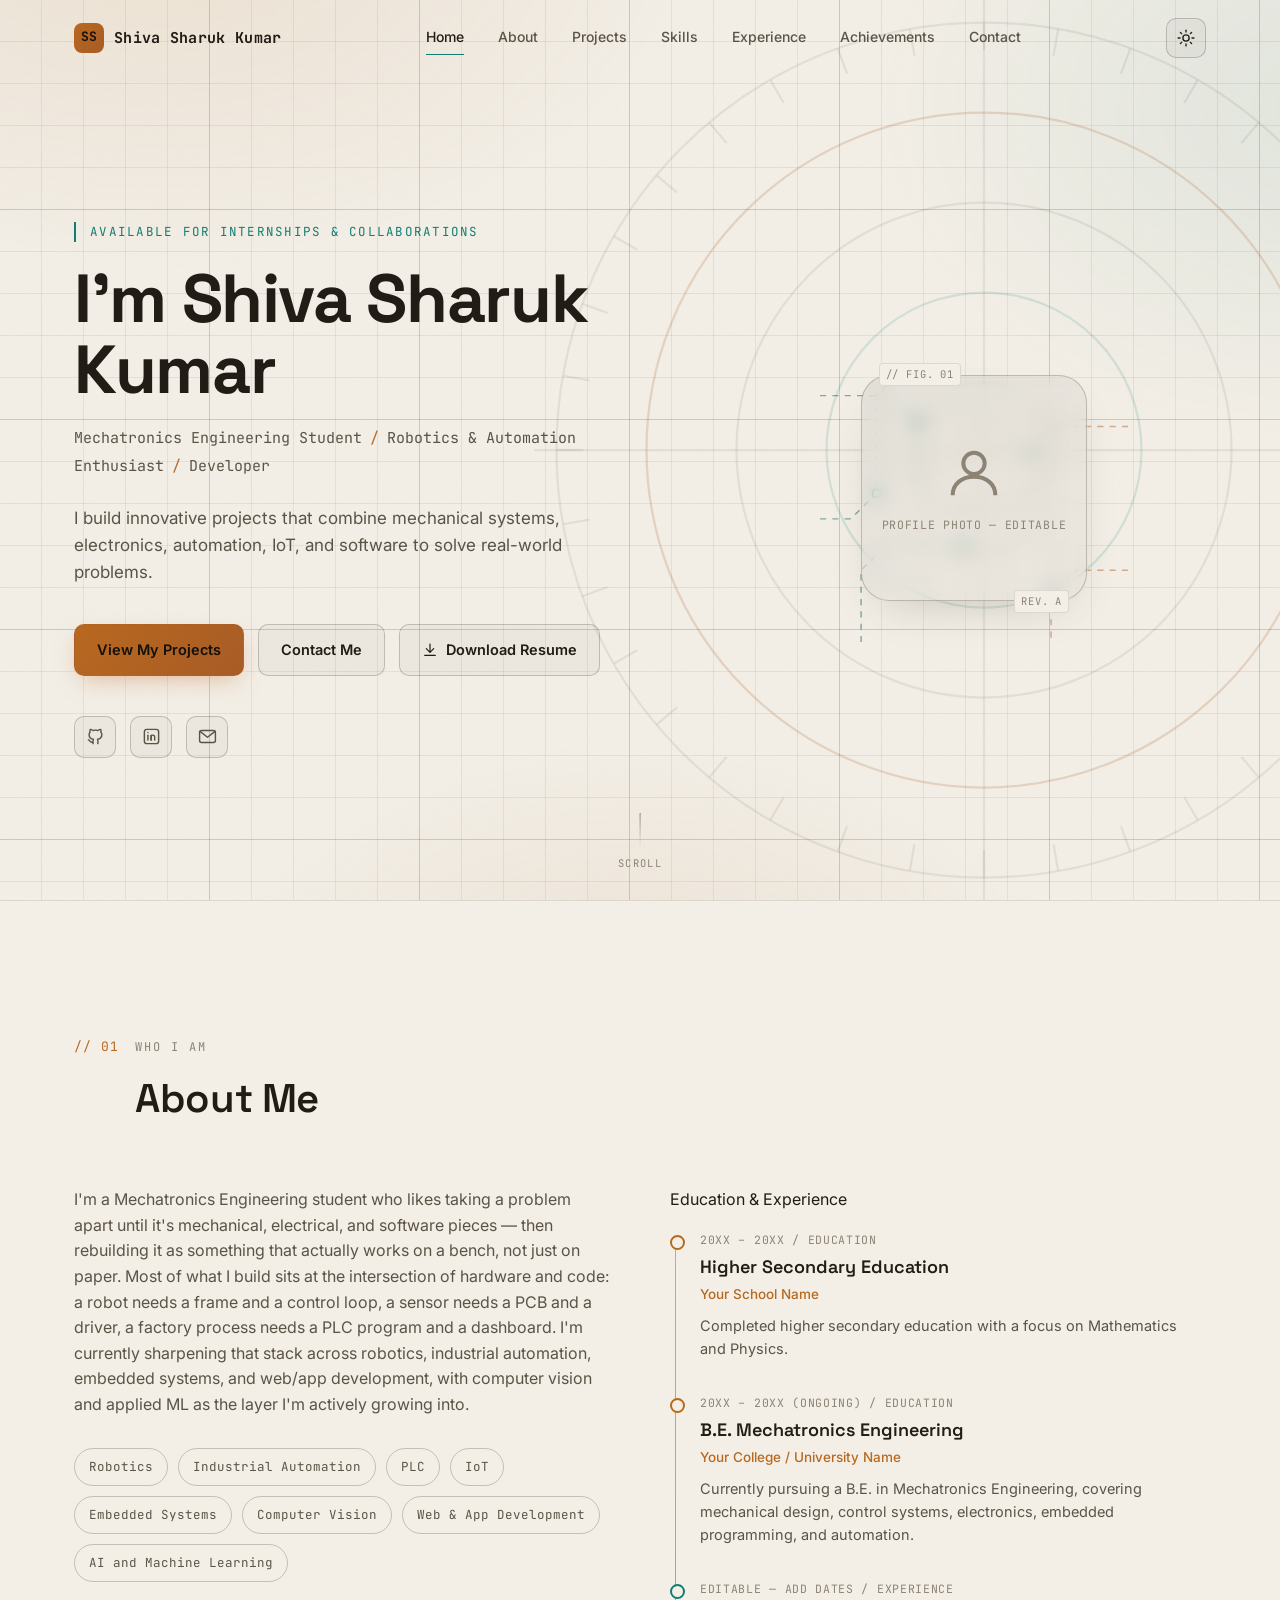
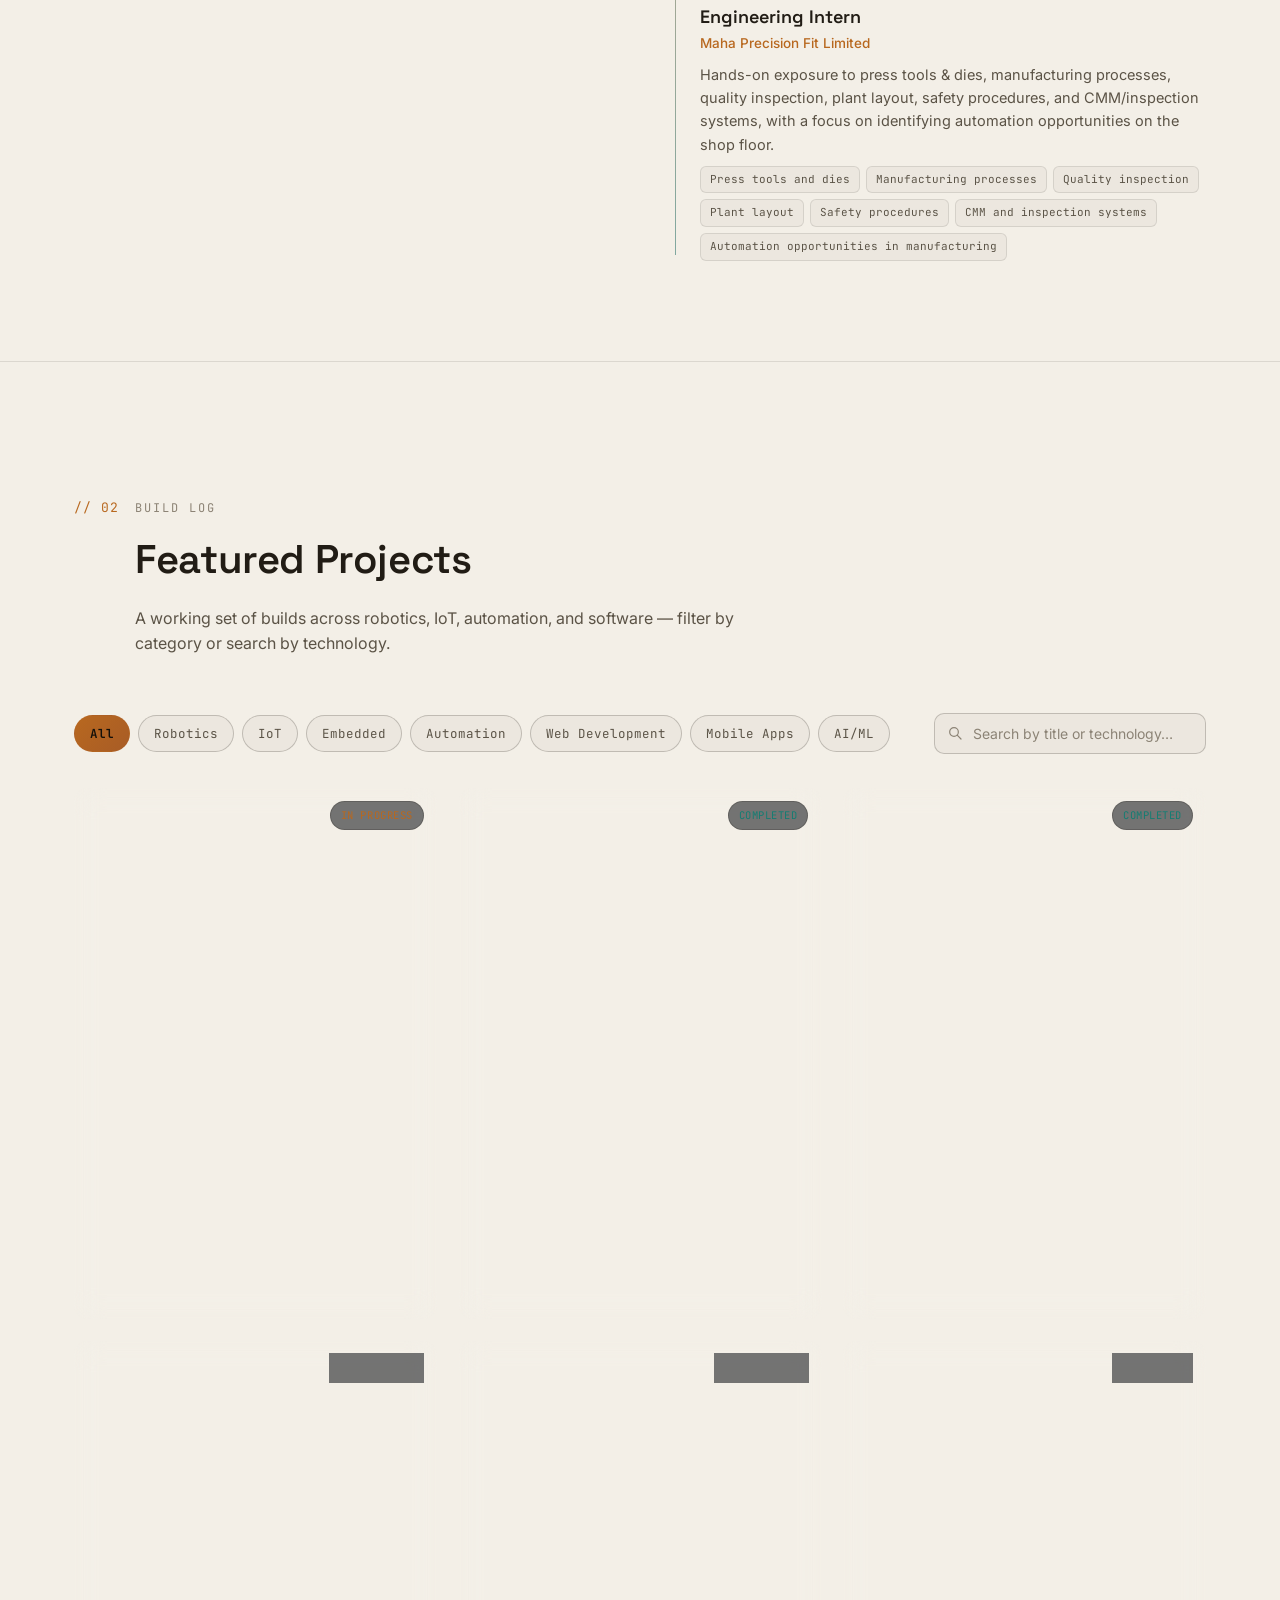
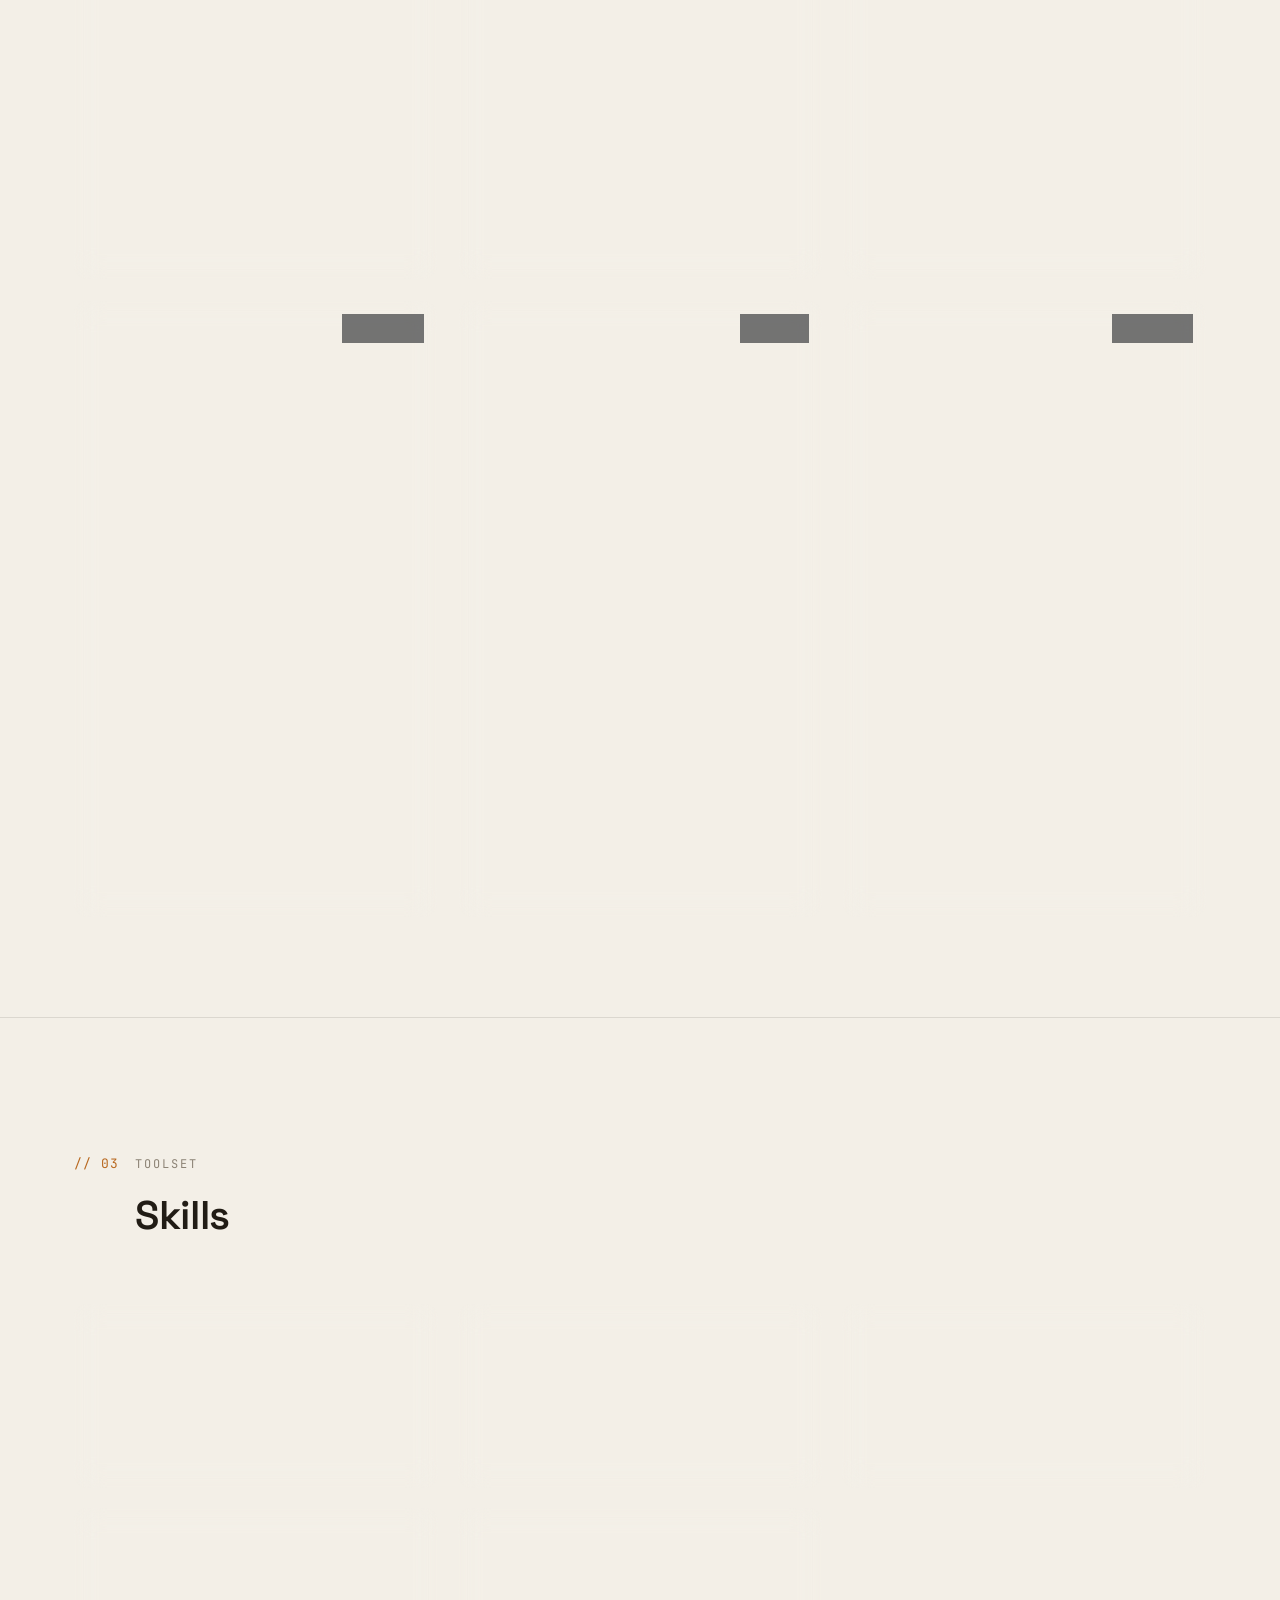
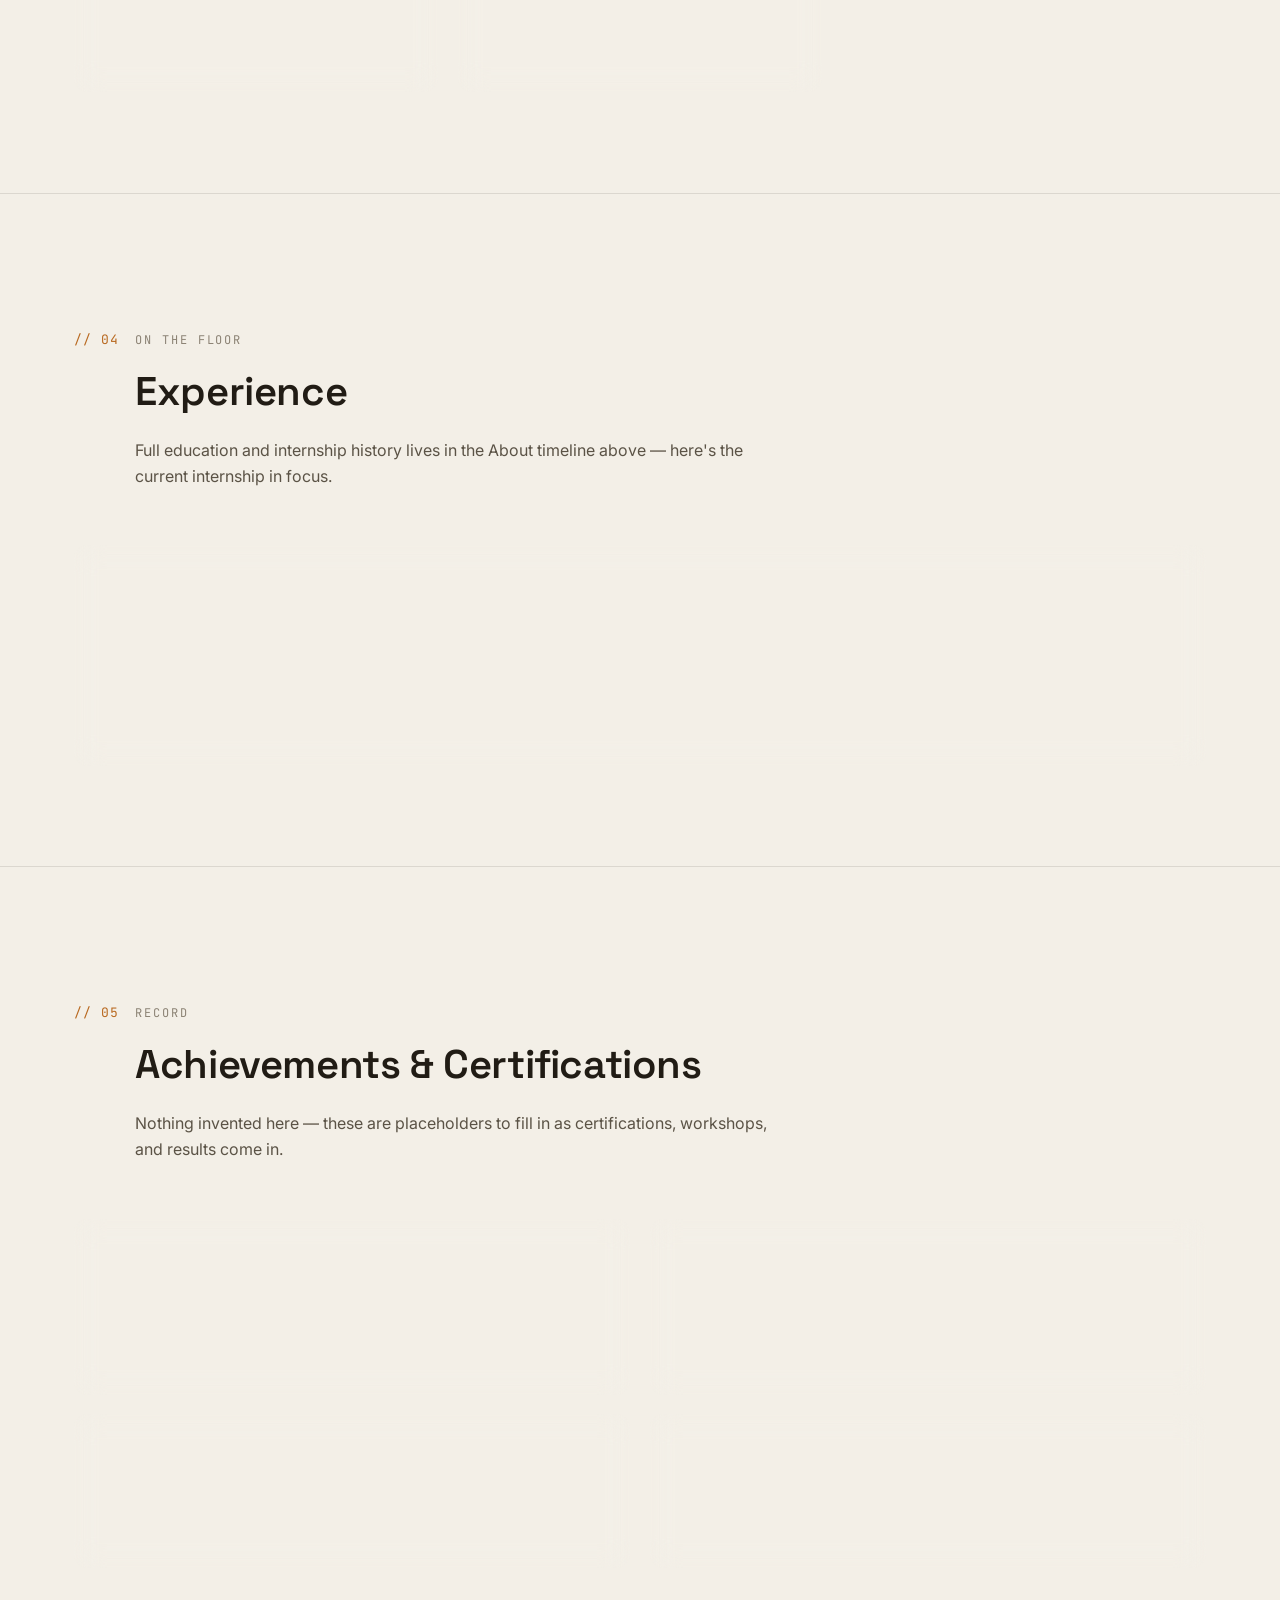
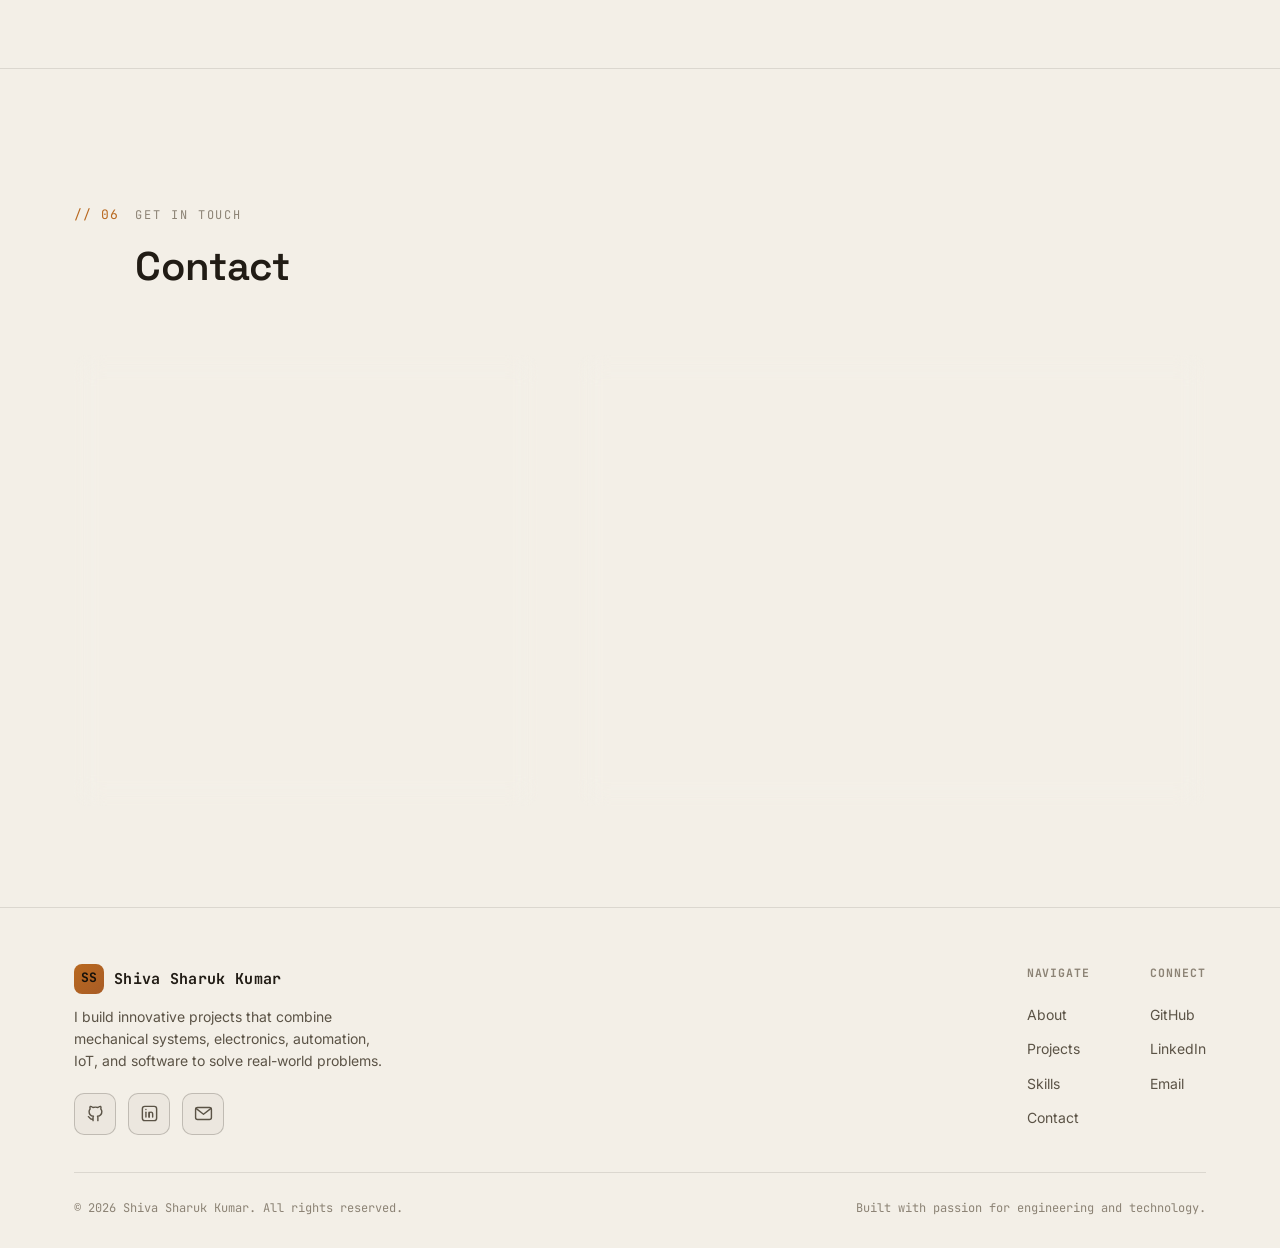
==== preview.html @ b9b16eef "initial commit" ====
<!DOCTYPE html>
<html lang="en">
<head>
<meta charset="UTF-8" />
<meta name="viewport" content="width=device-width, initial-scale=1.0" />
<title>Shiva Sharuk Kumar — Mechatronics Engineering Portfolio</title>
<meta name="description" content="Personal portfolio of Shiva Sharuk Kumar — Mechatronics Engineering student building projects in robotics, IoT, industrial automation, embedded systems, and software development." />
<meta name="theme-color" content="#0a0d13" />

<!-- Open Graph -->
<meta property="og:type" content="website" />
<meta property="og:title" content="Shiva Sharuk Kumar — Mechatronics Engineering Portfolio" />
<meta property="og:description" content="Robotics, IoT, industrial automation, embedded systems, and software projects by Shiva Sharuk Kumar, a Mechatronics Engineering student." />
<meta name="twitter:card" content="summary_large_image" />
<meta name="twitter:title" content="Shiva Sharuk Kumar — Mechatronics Engineering Portfolio" />
<meta name="twitter:description" content="Robotics, IoT, industrial automation, embedded systems, and software projects." />

<style>
/* ==========================================================================
   SHIVA SHARUK KUMAR — ENGINEERING PORTFOLIO
   Design language: "Schematic" — blueprint grid, copper/solder accent,
   cyan signal-trace accent, datasheet-style numbered sections & mono labels.
   ========================================================================== */

/* ---------- Fonts ---------- */
@import url('https://fonts.googleapis.com/css2?family=Space+Grotesk:wght@400;500;600;700&family=Inter:wght@400;500;600&family=JetBrains+Mono:wght@400;500;700&display=swap');

/* ---------- Tokens ---------- */
:root {
  /* Dark (default) */
  --bg: #0a0d13;
  --bg-raised: #0f131b;
  --panel: rgba(233, 238, 246, 0.035);
  --panel-strong: rgba(233, 238, 246, 0.06);
  --border: rgba(233, 238, 246, 0.10);
  --border-strong: rgba(233, 238, 246, 0.18);
  --text: #e9eef6;
  --text-dim: #9aa5b8;
  --text-faint: #616c80;

  --copper: #c8793e;
  --copper-bright: #e8a565;
  --cyan: #5eead4;
  --cyan-dim: #3ba597;
  --danger: #e8636b;

  --grid-line: rgba(233, 238, 246, 0.05);
  --grid-line-strong: rgba(233, 238, 246, 0.09);
  --wash-a: rgba(200, 121, 62, 0.13);
  --wash-b: rgba(94, 234, 212, 0.09);
  --decor-opacity: 0.5;
  --noise-opacity: 0.05;
  --noise-blend: overlay;

  --font-display: 'Space Grotesk', sans-serif;
  --font-body: 'Inter', sans-serif;
  --font-mono: 'JetBrains Mono', monospace;

  --radius-sm: 8px;
  --radius-md: 14px;
  --radius-lg: 22px;

  --shadow-soft: 0 20px 60px -20px rgba(0,0,0,0.55);
  --ease: cubic-bezier(.16,.84,.44,1);

  --nav-h: 76px;
}

html[data-theme="light"] {
  --bg: #f3efe7;
  --bg-raised: #fffdf9;
  --panel: rgba(35, 28, 18, 0.03);
  --panel-strong: rgba(35, 28, 18, 0.055);
  --border: rgba(35, 28, 18, 0.11);
  --border-strong: rgba(35, 28, 18, 0.22);
  --text: #211c15;
  --text-dim: #5b5346;
  --text-faint: #8c8375;

  --copper: #a85c26;
  --copper-bright: #b8681f;
  --cyan: #147d72;
  --cyan-dim: #0f6259;
  --danger: #c53c46;

  --grid-line: rgba(35, 28, 18, 0.07);
  --grid-line-strong: rgba(35, 28, 18, 0.12);
  --wash-a: rgba(184, 104, 31, 0.10);
  --wash-b: rgba(20, 125, 114, 0.08);
  --decor-opacity: 0.35;
  --noise-opacity: 0.035;
  --noise-blend: multiply;

  --shadow-soft: 0 20px 50px -25px rgba(60, 45, 25, 0.28);
}

@media (prefers-reduced-motion: reduce) {
  *, *::before, *::after { animation-duration: 0.01ms !important; animation-iteration-count: 1 !important; transition-duration: 0.01ms !important; scroll-behavior: auto !important; }
}

* { box-sizing: border-box; }
html { scroll-behavior: smooth; }

body {
  margin: 0;
  background: var(--bg);
  color: var(--text);
  font-family: var(--font-body);
  font-size: 16px;
  line-height: 1.6;
  -webkit-font-smoothing: antialiased;
  transition: background .3s var(--ease), color .3s var(--ease);
  overflow-x: hidden;
}

/* Layer 1: blueprint grid, fixed behind everything */
body::before {
  content: "";
  position: fixed;
  inset: 0;
  z-index: -4;
  background-image:
    linear-gradient(var(--grid-line) 1px, transparent 1px),
    linear-gradient(90deg, var(--grid-line) 1px, transparent 1px),
    linear-gradient(var(--grid-line-strong) 1px, transparent 1px),
    linear-gradient(90deg, var(--grid-line-strong) 1px, transparent 1px);
  background-size: 42px 42px, 42px 42px, 210px 210px, 210px 210px;
  background-position: -1px -1px, -1px -1px, -1px -1px, -1px -1px;
  transition: background .3s var(--ease);
  pointer-events: none;
}

/* Layer 2: soft color wash mesh — distinct per theme via --wash-a/--wash-b */
body::after {
  content: "";
  position: fixed;
  inset: 0;
  z-index: -3;
  background:
    radial-gradient(ellipse 900px 560px at 12% -8%, var(--wash-a), transparent 62%),
    radial-gradient(ellipse 760px 560px at 104% 12%, var(--wash-b), transparent 60%),
    radial-gradient(ellipse 700px 500px at 50% 118%, var(--wash-a), transparent 65%);
  transition: background .3s var(--ease);
  pointer-events: none;
}

/* Layer 3: large fixed schematic compass/rings — the site's signature backdrop motif */
.bg-decor {
  position: fixed;
  inset: 0;
  z-index: -2;
  overflow: hidden;
  pointer-events: none;
  opacity: var(--decor-opacity);
  transition: opacity .3s var(--ease);
}
.bg-decor svg {
  position: absolute;
  top: 50%;
  right: -12vw;
  transform: translateY(-50%);
  width: min(80vw, 900px);
  height: min(80vw, 900px);
}
.bg-decor .ring { fill: none; stroke: var(--border-strong); stroke-width: 1; }
.bg-decor .ring.accent-copper { stroke: var(--copper); opacity: .55; }
.bg-decor .ring.accent-cyan { stroke: var(--cyan); opacity: .4; }
.bg-decor .tick { stroke: var(--border-strong); stroke-width: 1; }
.bg-decor .crosshair { stroke: var(--border-strong); stroke-width: 1; }

/* Layer 4: subtle grain for a tactile, non-flat surface (kept very low opacity) */
body .grain {
  position: fixed;
  inset: 0;
  z-index: -1;
  pointer-events: none;
  opacity: var(--noise-opacity);
  mix-blend-mode: var(--noise-blend);
  background-image: url("data:image/svg+xml;utf8,<svg xmlns='http://www.w3.org/2000/svg' width='140' height='140'><filter id='n'><feTurbulence type='fractalNoise' baseFrequency='0.9' numOctaves='2' stitchTiles='stitch'/></filter><rect width='100%25' height='100%25' filter='url(%23n)'/></svg>");
  background-size: 140px 140px;
}

img { max-width: 100%; display: block; }
a { color: inherit; text-decoration: none; }
button { font-family: inherit; cursor: pointer; }
ul { margin: 0; padding: 0; list-style: none; }
h1,h2,h3,h4 { font-family: var(--font-display); margin: 0; letter-spacing: -0.01em; }
p { margin: 0; }

:focus-visible {
  outline: 2px solid var(--cyan);
  outline-offset: 3px;
  border-radius: 4px;
}

.container {
  width: 100%;
  max-width: 1180px;
  margin: 0 auto;
  padding: 0 24px;
}

.mono { font-family: var(--font-mono); }

/* ---------- Section scaffolding (datasheet style) ---------- */
.section {
  position: relative;
  padding: 130px 0 100px;
  border-top: 1px solid var(--border);
}
.section:first-of-type { border-top: none; }

.section-head {
  display: flex;
  align-items: baseline;
  gap: 16px;
  margin-bottom: 56px;
}
.section-num {
  font-family: var(--font-mono);
  font-size: 13px;
  color: var(--copper-bright);
  letter-spacing: 0.08em;
  white-space: nowrap;
  padding-top: 6px;
}
.section-titles h2 {
  font-size: clamp(28px, 4vw, 40px);
  font-weight: 600;
}
.section-titles .section-kicker {
  display: block;
  font-family: var(--font-mono);
  font-size: 12px;
  color: var(--text-faint);
  text-transform: uppercase;
  letter-spacing: 0.16em;
  margin-bottom: 10px;
}
.section-lede {
  max-width: 640px;
  color: var(--text-dim);
  font-size: 16px;
  margin-top: 14px;
}

/* ---------- Reveal-on-scroll ---------- */
.reveal {
  opacity: 0;
  transform: translateY(24px);
  transition: opacity .7s var(--ease), transform .7s var(--ease);
}
.reveal.is-visible {
  opacity: 1;
  transform: translateY(0);
}

/* ---------- Glass panel / card ---------- */
.glass {
  background: linear-gradient(160deg, var(--panel-strong), var(--panel));
  border: 1px solid var(--border);
  border-radius: var(--radius-md);
  backdrop-filter: blur(14px);
  -webkit-backdrop-filter: blur(14px);
}

/* ---------- Buttons ---------- */
.btn {
  display: inline-flex;
  align-items: center;
  gap: 8px;
  padding: 13px 22px;
  border-radius: 10px;
  font-size: 14.5px;
  font-weight: 600;
  border: 1px solid transparent;
  transition: transform .25s var(--ease), background .25s var(--ease), border-color .25s var(--ease), box-shadow .25s var(--ease);
  white-space: nowrap;
}
.btn svg { width: 16px; height: 16px; flex-shrink: 0; }
.btn:active { transform: scale(0.97); }

.btn-primary {
  background: linear-gradient(135deg, var(--copper-bright), var(--copper));
  color: #14100a;
  box-shadow: 0 8px 24px -8px rgba(200,121,62,0.55);
}
.btn-primary:hover { transform: translateY(-2px); box-shadow: 0 12px 30px -8px rgba(200,121,62,0.65); }

.btn-ghost {
  background: var(--panel);
  border-color: var(--border-strong);
  color: var(--text);
}
.btn-ghost:hover { border-color: var(--cyan); color: var(--cyan); transform: translateY(-2px); }

.btn-sm { padding: 9px 14px; font-size: 13px; border-radius: 8px; }
.btn-block { width: 100%; justify-content: center; }
.btn[disabled], .btn.is-disabled { opacity: .45; pointer-events: none; }

/* ==========================================================================
   NAVBAR
   ========================================================================== */
.navbar {
  position: fixed;
  top: 0; left: 0; right: 0;
  z-index: 500;
  height: var(--nav-h);
  display: flex;
  align-items: center;
  border-bottom: 1px solid transparent;
  transition: background .3s var(--ease), border-color .3s var(--ease), backdrop-filter .3s var(--ease);
}
.navbar.is-scrolled {
  background: color-mix(in srgb, var(--bg) 78%, transparent);
  backdrop-filter: blur(14px);
  border-bottom-color: var(--border);
}
.nav-inner {
  width: 100%;
  max-width: 1180px;
  margin: 0 auto;
  padding: 0 24px;
  display: flex;
  align-items: center;
  justify-content: space-between;
}
.brand {
  display: flex;
  align-items: center;
  gap: 10px;
  font-family: var(--font-mono);
  font-weight: 700;
  font-size: 15px;
  letter-spacing: 0.02em;
}
.brand-mark {
  width: 30px; height: 30px;
  border-radius: 8px;
  display: grid; place-items: center;
  background: linear-gradient(135deg, var(--copper-bright), var(--copper));
  color: #14100a;
  font-size: 13px;
  font-weight: 700;
}
.brand-name-full { color: var(--text); }

.nav-links {
  display: flex;
  align-items: center;
  gap: 34px;
}
.nav-links a {
  font-size: 14px;
  font-weight: 500;
  color: var(--text-dim);
  position: relative;
  padding: 6px 0;
  transition: color .2s var(--ease);
}
.nav-links a:hover, .nav-links a.active { color: var(--text); }
.nav-links a::after {
  content: "";
  position: absolute;
  left: 0; bottom: 0;
  width: 0; height: 1px;
  background: var(--cyan);
  transition: width .25s var(--ease);
}
.nav-links a:hover::after, .nav-links a.active::after { width: 100%; }

.nav-actions {
  display: flex;
  align-items: center;
  gap: 10px;
}

.theme-toggle {
  width: 40px; height: 40px;
  border-radius: 10px;
  border: 1px solid var(--border-strong);
  background: var(--panel);
  display: grid; place-items: center;
  color: var(--text);
  transition: border-color .2s var(--ease), color .2s var(--ease);
}
.theme-toggle:hover { border-color: var(--cyan); color: var(--cyan); }
.theme-toggle svg { width: 18px; height: 18px; }
html[data-theme="light"] .icon-moon { display: none; }
html:not([data-theme="light"]) .icon-sun { display: none; }

.hamburger {
  display: none;
  width: 40px; height: 40px;
  border-radius: 10px;
  border: 1px solid var(--border-strong);
  background: var(--panel);
  position: relative;
}
.hamburger span, .hamburger span::before, .hamburger span::after {
  content: "";
  position: absolute;
  left: 10px; right: 10px;
  height: 2px;
  background: var(--text);
  transition: transform .3s var(--ease), opacity .3s var(--ease), top .3s var(--ease);
}
.hamburger span { top: 19px; }
.hamburger span::before { top: -7px; }
.hamburger span::after { top: 7px; }
.hamburger.is-open span { background: transparent; }
.hamburger.is-open span::before { top: 0; transform: rotate(45deg); background: var(--text); }
.hamburger.is-open span::after { top: 0; transform: rotate(-45deg); background: var(--text); }

.mobile-menu {
  position: fixed;
  top: var(--nav-h); left: 0; right: 0;
  z-index: 499;
  background: var(--bg-raised);
  border-bottom: 1px solid var(--border);
  padding: 10px 24px 26px;
  display: flex;
  flex-direction: column;
  gap: 4px;
  transform: translateY(-12px);
  opacity: 0;
  pointer-events: none;
  transition: transform .28s var(--ease), opacity .28s var(--ease);
}
.mobile-menu.is-open { transform: translateY(0); opacity: 1; pointer-events: auto; }
.mobile-menu a {
  padding: 13px 4px;
  border-bottom: 1px solid var(--border);
  font-size: 15px;
  color: var(--text-dim);
  font-weight: 500;
}
.mobile-menu a:last-child { border-bottom: none; }

/* ==========================================================================
   HERO
   ========================================================================== */
.hero {
  min-height: 100vh;
  display: flex;
  align-items: center;
  padding-top: var(--nav-h);
  position: relative;
  overflow: hidden;
}
.hero-inner {
  width: 100%;
  max-width: 1180px;
  margin: 0 auto;
  padding: 60px 24px;
  display: grid;
  grid-template-columns: 1.15fr 0.85fr;
  gap: 40px;
  align-items: center;
}
.hero-eyebrow {
  display: inline-flex;
  align-items: center;
  gap: 10px;
  font-family: var(--font-mono);
  font-size: 12.5px;
  color: var(--cyan);
  letter-spacing: 0.1em;
  text-transform: uppercase;
  margin-bottom: 22px;
  padding-left: 14px;
  border-left: 2px solid var(--cyan);
}

.hero-name {
  font-size: clamp(38px, 6vw, 68px);
  font-weight: 700;
  line-height: 1.04;
  letter-spacing: -0.02em;
}
.hero-name .accent { color: var(--copper-bright); }

.hero-role {
  margin-top: 18px;
  font-family: var(--font-mono);
  font-size: clamp(13px, 1.5vw, 15px);
  color: var(--text-dim);
  line-height: 1.9;
}
.hero-role .sep { color: var(--copper-bright); margin: 0 8px; }

.hero-desc {
  margin-top: 24px;
  max-width: 540px;
  font-size: 17px;
  color: var(--text-dim);
}

.hero-actions {
  margin-top: 38px;
  display: flex;
  flex-wrap: wrap;
  gap: 14px;
}

.hero-social {
  margin-top: 40px;
  display: flex;
  gap: 14px;
}
.social-btn {
  width: 42px; height: 42px;
  border-radius: 10px;
  border: 1px solid var(--border-strong);
  background: var(--panel);
  display: grid; place-items: center;
  transition: border-color .2s var(--ease), color .2s var(--ease), transform .2s var(--ease);
  color: var(--text-dim);
}
.social-btn svg { width: 19px; height: 19px; }
.social-btn:hover { border-color: var(--cyan); color: var(--cyan); transform: translateY(-3px); }

/* Hero visual: schematic portrait frame + animated circuit traces */
.hero-visual {
  position: relative;
  aspect-ratio: 1/1;
  max-width: 420px;
  margin: 0 auto;
}
.hero-visual svg.traces {
  position: absolute;
  inset: -18%;
  width: 136%;
  height: 136%;
  z-index: 0;
  opacity: 0.9;
}
.trace-path {
  fill: none;
  stroke: var(--cyan-dim);
  stroke-width: 1.4;
  stroke-dasharray: 6 6;
  opacity: 0.55;
}
.trace-path.copper { stroke: var(--copper); opacity: .5; }
.trace-node {
  fill: var(--bg);
  stroke: var(--cyan);
  stroke-width: 1.6;
  animation: node-glow 3s ease-in-out infinite;
}
@keyframes node-glow { 0%,100%{ opacity:.55 } 50%{ opacity:1 } }

.portrait-frame {
  position: relative;
  z-index: 1;
  width: 100%;
  height: 100%;
  border-radius: 28px;
  border: 1px solid var(--border-strong);
  background: linear-gradient(160deg, var(--panel-strong), var(--panel));
  backdrop-filter: blur(10px);
  display: grid;
  place-items: center;
  overflow: hidden;
  box-shadow: var(--shadow-soft);
}
.portrait-placeholder {
  display: flex;
  flex-direction: column;
  align-items: center;
  gap: 10px;
  color: var(--text-faint);
  text-align: center;
  padding: 20px;
}
.portrait-placeholder svg { width: 64px; height: 64px; color: var(--text-faint); }
.portrait-placeholder span { font-family: var(--font-mono); font-size: 11.5px; letter-spacing: 0.06em; }

.corner-tag {
  position: absolute;
  font-family: var(--font-mono);
  font-size: 10.5px;
  letter-spacing: 0.08em;
  color: var(--text-faint);
  z-index: 2;
  background: var(--bg);
  padding: 2px 6px;
  border: 1px solid var(--border);
  border-radius: 4px;
}
.corner-tag.tl { top: -12px; left: 18px; }
.corner-tag.br { bottom: -12px; right: 18px; }

.scroll-cue {
  position: absolute;
  bottom: 28px;
  left: 50%;
  transform: translateX(-50%);
  display: flex;
  flex-direction: column;
  align-items: center;
  gap: 8px;
  font-family: var(--font-mono);
  font-size: 10.5px;
  letter-spacing: 0.14em;
  color: var(--text-faint);
  text-transform: uppercase;
}
.scroll-cue .line {
  width: 1px; height: 34px;
  background: linear-gradient(var(--text-faint), transparent);
  animation: scroll-line 2s ease-in-out infinite;
}
@keyframes scroll-line { 0%{ transform: scaleY(0); transform-origin: top } 50%{ transform: scaleY(1); transform-origin: top } 50.01%{ transform-origin: bottom } 100%{ transform: scaleY(0); transform-origin: bottom } }

/* ==========================================================================
   ABOUT
   ========================================================================== */
.about-grid {
  display: grid;
  grid-template-columns: 1fr 1fr;
  gap: 60px;
}
.about-text p { color: var(--text-dim); font-size: 16px; }
.about-text p + p { margin-top: 16px; }

.interest-tags {
  margin-top: 30px;
  display: flex;
  flex-wrap: wrap;
  gap: 10px;
}
.interest-tag {
  font-family: var(--font-mono);
  font-size: 12.5px;
  padding: 8px 14px;
  border-radius: 999px;
  border: 1px solid var(--border-strong);
  color: var(--text-dim);
  transition: border-color .2s, color .2s;
}
.interest-tag:hover { border-color: var(--copper-bright); color: var(--copper-bright); }

/* Timeline */
.timeline { position: relative; padding-left: 30px; }
.timeline::before {
  content: "";
  position: absolute;
  left: 5px; top: 6px; bottom: 6px;
  width: 1px;
  background: linear-gradient(var(--copper), var(--cyan-dim));
  opacity: .5;
}
.timeline-item { position: relative; padding-bottom: 34px; }
.timeline-item:last-child { padding-bottom: 0; }
.timeline-item::before {
  content: "";
  position: absolute;
  left: -30px; top: 4px;
  width: 11px; height: 11px;
  border-radius: 50%;
  background: var(--bg);
  border: 2px solid var(--copper-bright);
}
.timeline-item.type-experience::before { border-color: var(--cyan); }
.timeline-period {
  font-family: var(--font-mono);
  font-size: 11.5px;
  color: var(--text-faint);
  letter-spacing: 0.06em;
  text-transform: uppercase;
}
.timeline-title { font-family: var(--font-display); font-size: 18px; font-weight: 600; margin-top: 4px; }
.timeline-org { color: var(--copper-bright); font-size: 13.5px; font-weight: 500; margin-top: 2px; }
.timeline-desc { color: var(--text-dim); font-size: 14.5px; margin-top: 8px; }
.timeline-highlights {
  margin-top: 10px;
  display: flex;
  flex-wrap: wrap;
  gap: 6px;
}
.timeline-highlights span {
  font-family: var(--font-mono);
  font-size: 11px;
  padding: 4px 9px;
  border-radius: 6px;
  background: var(--panel);
  border: 1px solid var(--border);
  color: var(--text-dim);
}

/* ==========================================================================
   SKILLS
   ========================================================================== */
.skills-grid {
  display: grid;
  grid-template-columns: repeat(3, 1fr);
  gap: 20px;
}
.skill-card {
  padding: 26px 24px;
  transition: border-color .25s var(--ease), transform .25s var(--ease);
}
.skill-card:hover { border-color: var(--border-strong); transform: translateY(-4px); }
.skill-card-head {
  display: flex;
  align-items: center;
  gap: 12px;
  margin-bottom: 18px;
}
.skill-icon {
  width: 38px; height: 38px;
  border-radius: 9px;
  display: grid; place-items: center;
  background: linear-gradient(145deg, rgba(200,121,62,0.18), rgba(94,234,212,0.10));
  border: 1px solid var(--border);
  color: var(--copper-bright);
  flex-shrink: 0;
}
.skill-icon svg { width: 19px; height: 19px; }
.skill-card-head h3 { font-size: 16px; font-weight: 600; }
.skill-chips { display: flex; flex-wrap: wrap; gap: 8px; }
.skill-chip {
  font-family: var(--font-mono);
  font-size: 12px;
  padding: 6px 11px;
  border-radius: 7px;
  background: var(--panel);
  border: 1px solid var(--border);
  color: var(--text-dim);
}

/* ==========================================================================
   PROJECTS
   ========================================================================== */
.projects-toolbar {
  display: flex;
  flex-wrap: wrap;
  justify-content: space-between;
  align-items: center;
  gap: 18px;
  margin-bottom: 34px;
}
.filter-chips { display: flex; flex-wrap: wrap; gap: 8px; }
.filter-chip {
  font-family: var(--font-mono);
  font-size: 12.5px;
  padding: 9px 15px;
  border-radius: 999px;
  border: 1px solid var(--border-strong);
  background: var(--panel);
  color: var(--text-dim);
  transition: all .2s var(--ease);
}
.filter-chip:hover { color: var(--text); border-color: var(--border-strong); }
.filter-chip.active {
  background: linear-gradient(135deg, var(--copper-bright), var(--copper));
  color: #14100a;
  border-color: transparent;
  font-weight: 600;
}

.search-box {
  position: relative;
  min-width: 230px;
}
.search-box input {
  width: 100%;
  padding: 11px 14px 11px 38px;
  border-radius: 10px;
  border: 1px solid var(--border-strong);
  background: var(--panel);
  color: var(--text);
  font-family: var(--font-body);
  font-size: 14px;
  transition: border-color .2s var(--ease);
}
.search-box input:focus { border-color: var(--cyan); outline: none; }
.search-box input::placeholder { color: var(--text-faint); }
.search-box svg {
  position: absolute; left: 13px; top: 50%; transform: translateY(-50%);
  width: 16px; height: 16px; color: var(--text-faint);
}

.projects-grid {
  display: grid;
  grid-template-columns: repeat(3, 1fr);
  gap: 22px;
}

.project-card {
  display: flex;
  flex-direction: column;
  overflow: hidden;
  transition: transform .3s var(--ease), border-color .3s var(--ease), box-shadow .3s var(--ease);
}
.project-card:hover { transform: translateY(-6px); border-color: var(--border-strong); box-shadow: var(--shadow-soft); }

.project-thumb {
  aspect-ratio: 16/10;
  position: relative;
  overflow: hidden;
  border-bottom: 1px solid var(--border);
}
.project-thumb svg { width: 100%; height: 100%; }

.project-status {
  position: absolute;
  top: 12px; right: 12px;
  font-family: var(--font-mono);
  font-size: 10.5px;
  letter-spacing: 0.05em;
  text-transform: uppercase;
  padding: 5px 10px;
  border-radius: 999px;
  backdrop-filter: blur(6px);
  border: 1px solid var(--border-strong);
  background: rgba(10,13,19,0.55);
}
.project-status.status-completed { color: var(--cyan); }
.project-status.status-in-progress { color: var(--copper-bright); }
.project-status.status-prototype,
.project-status.status-concept { color: var(--text-dim); }

.project-body {
  padding: 22px 22px 24px;
  display: flex;
  flex-direction: column;
  gap: 12px;
  flex: 1;
}
.project-category {
  font-family: var(--font-mono);
  font-size: 11px;
  letter-spacing: 0.08em;
  text-transform: uppercase;
  color: var(--text-faint);
}
.project-title { font-size: 18.5px; font-weight: 600; }
.project-desc { font-size: 14px; color: var(--text-dim); flex: 1; }
.project-tech { display: flex; flex-wrap: wrap; gap: 6px; }
.project-tech span {
  font-family: var(--font-mono);
  font-size: 10.5px;
  padding: 4px 8px;
  border-radius: 6px;
  background: var(--panel);
  border: 1px solid var(--border);
  color: var(--text-dim);
}
.project-actions {
  display: flex;
  gap: 8px;
  margin-top: 6px;
  flex-wrap: wrap;
}
.project-actions .btn { flex: 1; justify-content: center; padding: 9px 10px; font-size: 12.5px; }

.empty-state {
  grid-column: 1 / -1;
  text-align: center;
  padding: 70px 20px;
  color: var(--text-faint);
}
.empty-state svg { width: 46px; height: 46px; margin: 0 auto 16px; opacity: .5; }
.empty-state h3 { font-size: 17px; color: var(--text-dim); margin-bottom: 6px; }
.empty-state p { font-size: 14px; }

/* ==========================================================================
   PROJECT DETAIL OVERLAY (client-side route: #/project/:id)
   ========================================================================== */
.detail-overlay {
  position: fixed;
  inset: 0;
  z-index: 900;
  background: var(--bg);
  overflow-y: auto;
  opacity: 0;
  transform: translateY(16px);
  pointer-events: none;
  transition: opacity .35s var(--ease), transform .35s var(--ease);
}
.detail-overlay.is-open { opacity: 1; transform: translateY(0); pointer-events: auto; }

.detail-topbar {
  position: sticky; top: 0; z-index: 2;
  display: flex; align-items: center; justify-content: space-between;
  padding: 20px 24px;
  background: color-mix(in srgb, var(--bg) 85%, transparent);
  backdrop-filter: blur(12px);
  border-bottom: 1px solid var(--border);
}
.back-link {
  display: inline-flex; align-items: center; gap: 8px;
  font-family: var(--font-mono);
  font-size: 13px;
  color: var(--text-dim);
}
.back-link:hover { color: var(--cyan); }
.back-link svg { width: 16px; height: 16px; }

.detail-content {
  max-width: 900px;
  margin: 0 auto;
  padding: 50px 24px 120px;
}
.detail-hero-thumb {
  aspect-ratio: 21/9;
  border-radius: var(--radius-md);
  overflow: hidden;
  border: 1px solid var(--border);
  margin-bottom: 34px;
}
.detail-hero-thumb svg { width: 100%; height: 100%; }

.detail-eyebrow {
  font-family: var(--font-mono);
  font-size: 12px;
  color: var(--text-faint);
  text-transform: uppercase;
  letter-spacing: 0.1em;
  margin-bottom: 12px;
}
.detail-title { font-size: clamp(28px, 4vw, 40px); font-weight: 700; margin-bottom: 18px; }
.detail-meta-row {
  display: flex; flex-wrap: wrap; gap: 10px;
  margin-bottom: 30px;
}
.detail-meta-row .project-status { position: static; }
.detail-actions { display: flex; gap: 12px; flex-wrap: wrap; margin-bottom: 44px; }

.detail-block { margin-bottom: 38px; }
.detail-block h3 {
  font-family: var(--font-mono);
  font-size: 13px;
  color: var(--copper-bright);
  text-transform: uppercase;
  letter-spacing: 0.08em;
  margin-bottom: 14px;
  display: flex; align-items: center; gap: 10px;
}
.detail-block h3::after { content: ""; flex: 1; height: 1px; background: var(--border); }
.detail-block p { color: var(--text-dim); font-size: 15.5px; line-height: 1.75; }
.detail-block ul { display: flex; flex-direction: column; gap: 10px; }
.detail-block ul li {
  position: relative; padding-left: 20px; color: var(--text-dim); font-size: 15px;
}
.detail-block ul li::before {
  content: "▹"; position: absolute; left: 0; color: var(--cyan);
}
.detail-tags { display: flex; flex-wrap: wrap; gap: 8px; }
.detail-tags span {
  font-family: var(--font-mono); font-size: 12px; padding: 6px 12px;
  border-radius: 7px; background: var(--panel); border: 1px solid var(--border); color: var(--text-dim);
}
.detail-links { display: flex; gap: 12px; flex-wrap: wrap; }

.gallery-placeholder {
  border: 1px dashed var(--border-strong);
  border-radius: var(--radius-md);
  padding: 40px 20px;
  text-align: center;
  color: var(--text-faint);
  font-family: var(--font-mono);
  font-size: 12.5px;
}
.video-placeholder {
  aspect-ratio: 16/9;
  border: 1px dashed var(--border-strong);
  border-radius: var(--radius-md);
  display: grid; place-items: center;
  color: var(--text-faint);
  font-family: var(--font-mono);
  font-size: 12.5px;
  gap: 10px;
}
.video-placeholder svg { width: 34px; height: 34px; margin: 0 auto 10px; }

/* ==========================================================================
   ACHIEVEMENTS
   ========================================================================== */
.achievements-grid {
  display: grid;
  grid-template-columns: repeat(2, 1fr);
  gap: 20px;
}
.achievement-card {
  padding: 24px;
  display: flex;
  gap: 16px;
  align-items: flex-start;
}
.achievement-icon {
  width: 40px; height: 40px;
  border-radius: 9px;
  background: var(--panel);
  border: 1px solid var(--border);
  display: grid; place-items: center;
  color: var(--cyan);
  flex-shrink: 0;
}
.achievement-icon svg { width: 19px; height: 19px; }
.achievement-category {
  font-family: var(--font-mono);
  font-size: 11px;
  text-transform: uppercase;
  letter-spacing: 0.08em;
  color: var(--text-faint);
  margin-bottom: 6px;
}
.achievement-title { font-size: 15.5px; font-weight: 600; margin-bottom: 4px; }
.achievement-detail { font-size: 13.5px; color: var(--text-dim); }
.placeholder-badge {
  display: inline-block;
  margin-top: 8px;
  font-family: var(--font-mono);
  font-size: 10px;
  color: var(--copper-bright);
  border: 1px solid var(--border-strong);
  padding: 2px 8px;
  border-radius: 999px;
  letter-spacing: 0.05em;
}

/* ==========================================================================
   CONTACT
   ========================================================================== */
.contact-grid {
  display: grid;
  grid-template-columns: 0.85fr 1.15fr;
  gap: 40px;
}
.contact-info-card { padding: 32px; }
.contact-info-item {
  display: flex; align-items: center; gap: 14px;
  padding: 14px 0;
  border-bottom: 1px solid var(--border);
}
.contact-info-item:last-child { border-bottom: none; }
.contact-info-icon {
  width: 38px; height: 38px; border-radius: 9px;
  background: var(--panel); border: 1px solid var(--border);
  display: grid; place-items: center; color: var(--copper-bright); flex-shrink: 0;
}
.contact-info-icon svg { width: 17px; height: 17px; }
.contact-info-label { font-family: var(--font-mono); font-size: 10.5px; text-transform: uppercase; letter-spacing: .08em; color: var(--text-faint); }
.contact-info-value { font-size: 14.5px; font-weight: 500; margin-top: 2px; word-break: break-word; }

.contact-form-card { padding: 32px; }
.form-row { display: grid; grid-template-columns: 1fr 1fr; gap: 16px; margin-bottom: 16px; }
.form-group { margin-bottom: 16px; display: flex; flex-direction: column; gap: 8px; }
.form-group label {
  font-family: var(--font-mono); font-size: 11.5px; text-transform: uppercase; letter-spacing: .06em; color: var(--text-faint);
}
.form-group input, .form-group textarea {
  width: 100%;
  padding: 12px 14px;
  border-radius: 10px;
  border: 1px solid var(--border-strong);
  background: var(--panel);
  color: var(--text);
  font-family: var(--font-body);
  font-size: 14.5px;
  resize: vertical;
  transition: border-color .2s var(--ease);
}
.form-group input:focus, .form-group textarea:focus { outline: none; border-color: var(--cyan); }
.form-status {
  margin-top: 14px;
  font-family: var(--font-mono);
  font-size: 13px;
  color: var(--cyan);
  display: none;
}
.form-status.is-visible { display: block; }

/* ==========================================================================
   FOOTER
   ========================================================================== */
.footer {
  border-top: 1px solid var(--border);
  padding: 56px 0 30px;
}
.footer-top {
  display: flex;
  justify-content: space-between;
  flex-wrap: wrap;
  gap: 40px;
  padding-bottom: 36px;
}
.footer-brand .brand { margin-bottom: 12px; }
.footer-tagline { color: var(--text-dim); font-size: 14px; max-width: 320px; }
.footer-social { display: flex; gap: 12px; margin-top: 20px; }
.footer-links {
  display: flex;
  gap: 60px;
  flex-wrap: wrap;
}
.footer-col h4 {
  font-family: var(--font-mono);
  font-size: 11.5px;
  text-transform: uppercase;
  letter-spacing: .08em;
  color: var(--text-faint);
  margin-bottom: 16px;
}
.footer-col a, .footer-col span {
  display: block;
  font-size: 14px;
  color: var(--text-dim);
  padding: 6px 0;
}
.footer-col a:hover { color: var(--cyan); }
.footer-bottom {
  padding-top: 26px;
  border-top: 1px solid var(--border);
  display: flex;
  justify-content: space-between;
  flex-wrap: wrap;
  gap: 12px;
  font-family: var(--font-mono);
  font-size: 12px;
  color: var(--text-faint);
}

/* ==========================================================================
   404 PAGE
   ========================================================================== */
.page-404 {
  min-height: 100vh;
  display: flex;
  align-items: center;
  justify-content: center;
  text-align: center;
  padding: 40px 24px;
}
.page-404 .code-404 {
  font-family: var(--font-mono);
  font-size: clamp(70px, 16vw, 140px);
  font-weight: 700;
  line-height: 1;
  background: linear-gradient(135deg, var(--copper-bright), var(--cyan));
  -webkit-background-clip: text;
  background-clip: text;
  color: transparent;
}
.page-404 h2 { margin-top: 8px; font-size: 22px; }
.page-404 p { margin-top: 12px; color: var(--text-dim); }
.page-404 .btn { margin-top: 28px; }

/* ==========================================================================
   SKIP LINK / A11Y
   ========================================================================== */
.skip-link {
  position: absolute;
  left: -9999px;
  top: 0;
  background: var(--copper-bright);
  color: #14100a;
  padding: 12px 18px;
  z-index: 9999;
  border-radius: 0 0 8px 0;
  font-weight: 600;
}
.skip-link:focus { left: 0; }

/* ==========================================================================
   RESPONSIVE
   ========================================================================== */
@media (max-width: 980px) {
  .hero-inner { grid-template-columns: 1fr; text-align: left; }
  .hero-visual { order: -1; max-width: 260px; margin: 0 0 20px; }
  .about-grid { grid-template-columns: 1fr; gap: 44px; }
  .skills-grid { grid-template-columns: repeat(2, 1fr); }
  .projects-grid { grid-template-columns: repeat(2, 1fr); }
  .contact-grid { grid-template-columns: 1fr; }
  .achievements-grid { grid-template-columns: 1fr; }
}

@media (max-width: 720px) {
  .nav-links { display: none; }
  .hamburger { display: flex; }
  .section { padding: 90px 0 70px; }
  .skills-grid { grid-template-columns: 1fr; }
  .projects-grid { grid-template-columns: 1fr; }
  .form-row { grid-template-columns: 1fr; }
  .section-head { flex-direction: column; gap: 6px; }
  .footer-top { flex-direction: column; }
  .bg-decor { opacity: calc(var(--decor-opacity) * 0.6); }
  .bg-decor svg { right: -30vw; width: 110vw; height: 110vw; }
}

@media (max-width: 480px) {
  .hero-actions { flex-direction: column; align-items: stretch; }
  .hero-actions .btn { width: 100%; justify-content: center; }
}

</style>
</head>
<body>
<div class="bg-decor" aria-hidden="true">
  <svg viewBox="0 0 400 400" xmlns="http://www.w3.org/2000/svg">
    <circle class="ring" cx="200" cy="200" r="190"/>
    <circle class="ring accent-copper" cx="200" cy="200" r="150"/>
    <circle class="ring" cx="200" cy="200" r="110"/>
    <circle class="ring accent-cyan" cx="200" cy="200" r="70"/>
    <circle class="ring" cx="200" cy="200" r="30"/>
    <line class="crosshair" x1="200" y1="0" x2="200" y2="400"/>
    <line class="crosshair" x1="0" y1="200" x2="400" y2="200"/>
      <line class="tick" x1="378.0" y1="200.0" x2="390.0" y2="200.0"/>
      <line class="tick" x1="375.3" y1="230.9" x2="387.1" y2="233.0"/>
      <line class="tick" x1="367.3" y1="260.9" x2="378.5" y2="265.0"/>
      <line class="tick" x1="354.2" y1="289.0" x2="364.5" y2="295.0"/>
      <line class="tick" x1="336.4" y1="314.4" x2="345.5" y2="322.1"/>
      <line class="tick" x1="314.4" y1="336.4" x2="322.1" y2="345.5"/>
      <line class="tick" x1="289.0" y1="354.2" x2="295.0" y2="364.5"/>
      <line class="tick" x1="260.9" y1="367.3" x2="265.0" y2="378.5"/>
      <line class="tick" x1="230.9" y1="375.3" x2="233.0" y2="387.1"/>
      <line class="tick" x1="200.0" y1="378.0" x2="200.0" y2="390.0"/>
      <line class="tick" x1="169.1" y1="375.3" x2="167.0" y2="387.1"/>
      <line class="tick" x1="139.1" y1="367.3" x2="135.0" y2="378.5"/>
      <line class="tick" x1="111.0" y1="354.2" x2="105.0" y2="364.5"/>
      <line class="tick" x1="85.6" y1="336.4" x2="77.9" y2="345.5"/>
      <line class="tick" x1="63.6" y1="314.4" x2="54.5" y2="322.1"/>
      <line class="tick" x1="45.8" y1="289.0" x2="35.5" y2="295.0"/>
      <line class="tick" x1="32.7" y1="260.9" x2="21.5" y2="265.0"/>
      <line class="tick" x1="24.7" y1="230.9" x2="12.9" y2="233.0"/>
      <line class="tick" x1="22.0" y1="200.0" x2="10.0" y2="200.0"/>
      <line class="tick" x1="24.7" y1="169.1" x2="12.9" y2="167.0"/>
      <line class="tick" x1="32.7" y1="139.1" x2="21.5" y2="135.0"/>
      <line class="tick" x1="45.8" y1="111.0" x2="35.5" y2="105.0"/>
      <line class="tick" x1="63.6" y1="85.6" x2="54.5" y2="77.9"/>
      <line class="tick" x1="85.6" y1="63.6" x2="77.9" y2="54.5"/>
      <line class="tick" x1="111.0" y1="45.8" x2="105.0" y2="35.5"/>
      <line class="tick" x1="139.1" y1="32.7" x2="135.0" y2="21.5"/>
      <line class="tick" x1="169.1" y1="24.7" x2="167.0" y2="12.9"/>
      <line class="tick" x1="200.0" y1="22.0" x2="200.0" y2="10.0"/>
      <line class="tick" x1="230.9" y1="24.7" x2="233.0" y2="12.9"/>
      <line class="tick" x1="260.9" y1="32.7" x2="265.0" y2="21.5"/>
      <line class="tick" x1="289.0" y1="45.8" x2="295.0" y2="35.5"/>
      <line class="tick" x1="314.4" y1="63.6" x2="322.1" y2="54.5"/>
      <line class="tick" x1="336.4" y1="85.6" x2="345.5" y2="77.9"/>
      <line class="tick" x1="354.2" y1="111.0" x2="364.5" y2="105.0"/>
      <line class="tick" x1="367.3" y1="139.1" x2="378.5" y2="135.0"/>
      <line class="tick" x1="375.3" y1="169.1" x2="387.1" y2="167.0"/>
  </svg>
</div>
<div class="grain" aria-hidden="true"></div>

<a href="#main" class="skip-link">Skip to content</a>

<!-- ============ NAVBAR ============ -->
<header class="navbar" id="navbar">
  <div class="nav-inner">
    <a href="#home" class="brand" aria-label="Home">
      <span class="brand-mark">SS</span>
      <span class="brand-name-full">Shiva Sharuk Kumar</span>
    </a>
    <nav class="nav-links" aria-label="Primary">
      <a href="#home">Home</a>
      <a href="#about">About</a>
      <a href="#projects">Projects</a>
      <a href="#skills">Skills</a>
      <a href="#experience">Experience</a>
      <a href="#achievements">Achievements</a>
      <a href="#contact">Contact</a>
    </nav>
    <div class="nav-actions">
      <button class="theme-toggle" id="themeToggle" aria-label="Toggle light and dark theme">
        <span class="icon-sun-wrap"></span>
      </button>
      <button class="hamburger" id="hamburger" aria-label="Open menu" aria-expanded="false">
        <span></span>
      </button>
    </div>
  </div>
</header>

<div class="mobile-menu" id="mobileMenu">
  <a href="#home">Home</a>
  <a href="#about">About</a>
  <a href="#projects">Projects</a>
  <a href="#skills">Skills</a>
  <a href="#experience">Experience</a>
  <a href="#achievements">Achievements</a>
  <a href="#contact">Contact</a>
</div>

<main id="main">

  <!-- ============ HERO ============ -->
  <section class="hero" id="home">
    <div class="hero-inner">
      <div class="hero-copy">
        <span class="hero-eyebrow">Available for internships &amp; collaborations</span>
        <h1 class="hero-name">I'm <span id="heroName">Shiva Sharuk Kumar</span></h1>
        <p class="hero-role mono" id="heroRole"></p>
        <p class="hero-desc" id="heroDesc"></p>
        <div class="hero-actions">
          <a href="#projects" class="btn btn-primary">View My Projects</a>
          <a href="#contact" class="btn btn-ghost">Contact Me</a>
          <a href="#" id="resumeBtn" class="btn btn-ghost" download>
            Download Resume
          </a>
        </div>
        <div class="hero-social">
          <a class="social-btn" data-bind="github" href="#" target="_blank" rel="noopener" aria-label="GitHub"></a>
          <a class="social-btn" data-bind="linkedin" href="#" target="_blank" rel="noopener" aria-label="LinkedIn"></a>
          <a class="social-btn" data-bind="email-link" href="#" aria-label="Email"></a>
        </div>
      </div>

      <div class="hero-visual">
        <div id="heroTraces"></div>
        <span class="corner-tag tl">// FIG. 01</span>
        <div class="portrait-frame">
          <div class="portrait-placeholder">
            <svg viewBox="0 0 24 24" fill="none" stroke="currentColor" stroke-width="1.5"><circle cx="12" cy="8" r="4"/><path d="M4 20c0-4.4 3.6-7 8-7s8 2.6 8 7"/></svg>
            <span>PROFILE PHOTO — EDITABLE</span>
          </div>
        </div>
        <span class="corner-tag br">REV. A</span>
      </div>
    </div>

    <div class="scroll-cue"><span class="line"></span>SCROLL</div>
  </section>

  <!-- ============ ABOUT ============ -->
  <section class="section" id="about">
    <div class="container">
      <div class="section-head reveal">
        <span class="section-num mono">// 01</span>
        <div class="section-titles">
          <span class="section-kicker">Who I Am</span>
          <h2>About Me</h2>
        </div>
      </div>

      <div class="about-grid">
        <div class="about-text reveal">
          <div id="aboutText"></div>
          <div class="interest-tags" id="interestTags"></div>
        </div>

        <div class="reveal">
          <span class="section-kicker" style="display:block;margin-bottom:18px;">Education &amp; Experience</span>
          <div class="timeline" id="timelineList"></div>
        </div>
      </div>
    </div>
  </section>

  <!-- ============ PROJECTS ============ -->
  <section class="section" id="projects">
    <div class="container">
      <div class="section-head reveal">
        <span class="section-num mono">// 02</span>
        <div class="section-titles">
          <span class="section-kicker">Build Log</span>
          <h2>Featured Projects</h2>
          <p class="section-lede">A working set of builds across robotics, IoT, automation, and software — filter by category or search by technology.</p>
        </div>
      </div>

      <div class="projects-toolbar reveal">
        <div class="filter-chips" id="filterChips"></div>
        <div class="search-box">
          <span aria-hidden="true"></span>
          <input id="projectSearch" type="search" placeholder="Search by title or technology…" aria-label="Search projects" />
        </div>
      </div>

      <div class="projects-grid" id="projectsGrid"></div>
    </div>
  </section>

  <!-- ============ SKILLS ============ -->
  <section class="section" id="skills">
    <div class="container">
      <div class="section-head reveal">
        <span class="section-num mono">// 03</span>
        <div class="section-titles">
          <span class="section-kicker">Toolset</span>
          <h2>Skills</h2>
        </div>
      </div>
      <div class="skills-grid" id="skillsGrid"></div>
    </div>
  </section>

  <!-- ============ EXPERIENCE (highlight of internship) ============ -->
  <section class="section" id="experience">
    <div class="container">
      <div class="section-head reveal">
        <span class="section-num mono">// 04</span>
        <div class="section-titles">
          <span class="section-kicker">On the Floor</span>
          <h2>Experience</h2>
          <p class="section-lede">Full education and internship history lives in the About timeline above — here's the current internship in focus.</p>
        </div>
      </div>

      <div class="glass reveal" style="padding:32px;">
        <div class="timeline-period">Maha Precision Fit Limited</div>
        <p class="timeline-desc" style="margin-top:10px;font-size:15.5px;">
          Hands-on engineering internship covering press tools &amp; dies, manufacturing processes,
          quality inspection, plant layout, safety procedures, and CMM/inspection systems — with a
          focus on spotting automation opportunities on the shop floor.
        </p>
        <div class="timeline-highlights" style="margin-top:16px;">
          <span>Press tools and dies</span>
          <span>Manufacturing processes</span>
          <span>Quality inspection</span>
          <span>Plant layout</span>
          <span>Safety procedures</span>
          <span>CMM and inspection systems</span>
          <span>Automation opportunities</span>
        </div>
      </div>
    </div>
  </section>

  <!-- ============ ACHIEVEMENTS ============ -->
  <section class="section" id="achievements">
    <div class="container">
      <div class="section-head reveal">
        <span class="section-num mono">// 05</span>
        <div class="section-titles">
          <span class="section-kicker">Record</span>
          <h2>Achievements &amp; Certifications</h2>
          <p class="section-lede">Nothing invented here — these are placeholders to fill in as certifications, workshops, and results come in.</p>
        </div>
      </div>
      <div class="achievements-grid" id="achievementsGrid"></div>
    </div>
  </section>

  <!-- ============ CONTACT ============ -->
  <section class="section" id="contact">
    <div class="container">
      <div class="section-head reveal">
        <span class="section-num mono">// 06</span>
        <div class="section-titles">
          <span class="section-kicker">Get In Touch</span>
          <h2>Contact</h2>
        </div>
      </div>

      <div class="contact-grid">
        <div class="contact-info-card glass reveal">
          <div class="contact-info-item">
            <div class="contact-info-icon"></div>
            <div>
              <div class="contact-info-label">Email</div>
              <a class="contact-info-value" data-bind="email-link" href="#"><span data-bind="email-text"></span></a>
            </div>
          </div>
          <div class="contact-info-item">
            <div class="contact-info-icon"></div>
            <div>
              <div class="contact-info-label">LinkedIn</div>
              <a class="contact-info-value" data-bind="linkedin" href="#" target="_blank" rel="noopener">Connect on LinkedIn</a>
            </div>
          </div>
          <div class="contact-info-item">
            <div class="contact-info-icon"></div>
            <div>
              <div class="contact-info-label">GitHub</div>
              <a class="contact-info-value" data-bind="github" href="#" target="_blank" rel="noopener">View repositories</a>
            </div>
          </div>
        </div>

        <form class="contact-form-card glass reveal" id="contactForm" novalidate>
          <div class="form-row">
            <div class="form-group">
              <label for="cName">Name</label>
              <input id="cName" name="name" type="text" required />
            </div>
            <div class="form-group">
              <label for="cEmail">Email</label>
              <input id="cEmail" name="email" type="email" required />
            </div>
          </div>
          <div class="form-group">
            <label for="cSubject">Subject</label>
            <input id="cSubject" name="subject" type="text" required />
          </div>
          <div class="form-group">
            <label for="cMessage">Message</label>
            <textarea id="cMessage" name="message" rows="5" required></textarea>
          </div>
          <button type="submit" class="btn btn-primary btn-block">Send Message</button>
          <div class="form-status" id="formStatus"></div>
        </form>
      </div>
    </div>
  </section>
</main>

<!-- ============ FOOTER ============ -->
<footer class="footer">
  <div class="container">
    <div class="footer-top">
      <div class="footer-brand">
        <a href="#home" class="brand">
          <span class="brand-mark">SS</span>
          <span class="brand-name-full">Shiva Sharuk Kumar</span>
        </a>
        <p class="footer-tagline" id="footerTagline"></p>
        <div class="footer-social">
          <a class="social-btn" data-bind="github" href="#" target="_blank" rel="noopener" aria-label="GitHub"></a>
          <a class="social-btn" data-bind="linkedin" href="#" target="_blank" rel="noopener" aria-label="LinkedIn"></a>
          <a class="social-btn" data-bind="email-link" href="#" aria-label="Email"></a>
        </div>
      </div>
      <div class="footer-links">
        <div class="footer-col">
          <h4>Navigate</h4>
          <a href="#about">About</a>
          <a href="#projects">Projects</a>
          <a href="#skills">Skills</a>
          <a href="#contact">Contact</a>
        </div>
        <div class="footer-col">
          <h4>Connect</h4>
          <a data-bind="github" href="#" target="_blank" rel="noopener">GitHub</a>
          <a data-bind="linkedin" href="#" target="_blank" rel="noopener">LinkedIn</a>
          <a data-bind="email-link" href="#">Email</a>
        </div>
      </div>
    </div>
    <div class="footer-bottom">
      <span>© <span data-bind="year"></span> Shiva Sharuk Kumar. All rights reserved.</span>
      <span>Built with passion for engineering and technology.</span>
    </div>
  </div>
</footer>

<!-- ============ PROJECT DETAIL OVERLAY ============ -->
<div class="detail-overlay" id="detailOverlay" role="dialog" aria-modal="true" aria-label="Project details">
  <div class="detail-topbar">
    <a href="#projects" class="back-link" data-close-detail></a>
    <button class="theme-toggle" data-close-detail aria-label="Close project details"></button>
  </div>
  <div class="detail-content" id="detailContent"></div>
</div>

<!-- ============ 404 (in-app hash-route fallback) ============ -->
<div class="detail-overlay" id="notFoundOverlay" role="dialog" aria-modal="true" aria-label="Page not found">
  <div class="page-404">
    <div>
      <div class="code-404 mono">404</div>
      <h2>Signal lost.</h2>
      <p>That project or page doesn't exist — it may have been renamed or removed.</p>
      <a href="#/" class="btn btn-primary" data-close-detail>Back to Home</a>
    </div>
  </div>
</div>

<script>
/* ============================================================
   Minimal hand-built line-icon set (24x24, stroke-based).
   Kept as plain SVG strings so the site has zero external
   icon-font dependency. Add new icons here if needed.
   ============================================================ */
const ICON = {
  code: `<svg viewBox="0 0 24 24" fill="none" stroke="currentColor" stroke-width="1.8" stroke-linecap="round" stroke-linejoin="round"><polyline points="8 6 2 12 8 18"/><polyline points="16 6 22 12 16 18"/><line x1="13" y1="4" x2="11" y2="20"/></svg>`,
  cpu: `<svg viewBox="0 0 24 24" fill="none" stroke="currentColor" stroke-width="1.8" stroke-linecap="round" stroke-linejoin="round"><rect x="6" y="6" width="12" height="12" rx="2"/><rect x="9" y="9" width="6" height="6" rx="1"/><line x1="12" y1="1" x2="12" y2="4"/><line x1="12" y1="20" x2="12" y2="23"/><line x1="1" y1="12" x2="4" y2="12"/><line x1="20" y1="12" x2="23" y2="12"/><line x1="4.5" y1="4.5" x2="6.5" y2="6.5"/><line x1="17.5" y1="17.5" x2="19.5" y2="19.5"/></svg>`,
  settings: `<svg viewBox="0 0 24 24" fill="none" stroke="currentColor" stroke-width="1.8" stroke-linecap="round" stroke-linejoin="round"><circle cx="12" cy="12" r="3.2"/><path d="M19.4 13a7.6 7.6 0 0 0 0-2l2-1.6-2-3.4-2.4 1a7.5 7.5 0 0 0-1.7-1L15 3h-4l-.3 2.6a7.5 7.5 0 0 0-1.7 1l-2.4-1-2 3.4L6.6 11a7.6 7.6 0 0 0 0 2l-2 1.6 2 3.4 2.4-1a7.5 7.5 0 0 0 1.7 1L11 21h4l.3-2.6a7.5 7.5 0 0 0 1.7-1l2.4 1 2-3.4-2-1.6z"/></svg>`,
  compass: `<svg viewBox="0 0 24 24" fill="none" stroke="currentColor" stroke-width="1.8" stroke-linecap="round" stroke-linejoin="round"><circle cx="12" cy="12" r="10"/><polygon points="14.5 9.5 12.8 14.8 9.5 14.5 11.2 9.2"/></svg>`,
  globe: `<svg viewBox="0 0 24 24" fill="none" stroke="currentColor" stroke-width="1.8" stroke-linecap="round" stroke-linejoin="round"><circle cx="12" cy="12" r="10"/><line x1="2" y1="12" x2="22" y2="12"/><path d="M12 2c2.7 2.8 4.2 6.3 4.2 10s-1.5 7.2-4.2 10c-2.7-2.8-4.2-6.3-4.2-10S9.3 4.8 12 2z"/></svg>`,
  github: `<svg viewBox="0 0 24 24" fill="none" stroke="currentColor" stroke-width="1.8" stroke-linecap="round" stroke-linejoin="round"><path d="M9 19c-4.3 1.4-4.3-2.5-6-3m12 5v-3.5c0-1 .1-1.4-.5-2 2.8-.3 5.5-1.4 5.5-6a4.6 4.6 0 0 0-1.3-3.2 4.2 4.2 0 0 0-.1-3.2s-1.1-.3-3.5 1.3a12.3 12.3 0 0 0-6.4 0C6.4 2.8 5.3 3.1 5.3 3.1a4.2 4.2 0 0 0-.1 3.2A4.6 4.6 0 0 0 3.9 9.5c0 4.6 2.7 5.7 5.5 6-.4.4-.5 1-.5 1.8V21"/></svg>`,
  linkedin: `<svg viewBox="0 0 24 24" fill="none" stroke="currentColor" stroke-width="1.8" stroke-linecap="round" stroke-linejoin="round"><rect x="3" y="3" width="18" height="18" rx="3"/><line x1="7.5" y1="10.5" x2="7.5" y2="16.5"/><circle cx="7.5" cy="7" r="0.9" fill="currentColor" stroke="none"/><path d="M11.5 16.5v-3.7c0-1.4 1-2.5 2.4-2.5 1.3 0 2.1.9 2.1 2.5v3.7"/><line x1="11.5" y1="10.5" x2="11.5" y2="16.5"/></svg>`,
  mail: `<svg viewBox="0 0 24 24" fill="none" stroke="currentColor" stroke-width="1.8" stroke-linecap="round" stroke-linejoin="round"><rect x="2" y="4.5" width="20" height="15" rx="2.5"/><polyline points="2.5 5.5 12 13 21.5 5.5"/></svg>`,
  download: `<svg viewBox="0 0 24 24" fill="none" stroke="currentColor" stroke-width="1.8" stroke-linecap="round" stroke-linejoin="round"><path d="M12 3v12"/><polyline points="6.5 10 12 15.5 17.5 10"/><line x1="4" y1="20" x2="20" y2="20"/></svg>`,
  arrowRight: `<svg viewBox="0 0 24 24" fill="none" stroke="currentColor" stroke-width="1.8" stroke-linecap="round" stroke-linejoin="round"><line x1="4" y1="12" x2="20" y2="12"/><polyline points="13.5 5.5 20 12 13.5 18.5"/></svg>`,
  arrowLeft: `<svg viewBox="0 0 24 24" fill="none" stroke="currentColor" stroke-width="1.8" stroke-linecap="round" stroke-linejoin="round"><line x1="20" y1="12" x2="4" y2="12"/><polyline points="10.5 5.5 4 12 10.5 18.5"/></svg>`,
  external: `<svg viewBox="0 0 24 24" fill="none" stroke="currentColor" stroke-width="1.8" stroke-linecap="round" stroke-linejoin="round"><path d="M10 5H5.5A2.5 2.5 0 0 0 3 7.5v11A2.5 2.5 0 0 0 5.5 21h11a2.5 2.5 0 0 0 2.5-2.5V14"/><path d="M14 3h7v7"/><line x1="10.5" y1="13.5" x2="21" y2="3"/></svg>`,
  search: `<svg viewBox="0 0 24 24" fill="none" stroke="currentColor" stroke-width="1.8" stroke-linecap="round" stroke-linejoin="round"><circle cx="10.5" cy="10.5" r="6.5"/><line x1="15.3" y1="15.3" x2="21" y2="21"/></svg>`,
  sun: `<svg class="icon-sun" viewBox="0 0 24 24" fill="none" stroke="currentColor" stroke-width="1.8" stroke-linecap="round" stroke-linejoin="round"><circle cx="12" cy="12" r="4.2"/><line x1="12" y1="1.5" x2="12" y2="4"/><line x1="12" y1="20" x2="12" y2="22.5"/><line x1="1.5" y1="12" x2="4" y2="12"/><line x1="20" y1="12" x2="22.5" y2="12"/><line x1="4.5" y1="4.5" x2="6.2" y2="6.2"/><line x1="17.8" y1="17.8" x2="19.5" y2="19.5"/><line x1="4.5" y1="19.5" x2="6.2" y2="17.8"/><line x1="17.8" y1="6.2" x2="19.5" y2="4.5"/></svg>`,
  moon: `<svg class="icon-moon" viewBox="0 0 24 24" fill="none" stroke="currentColor" stroke-width="1.8" stroke-linecap="round" stroke-linejoin="round"><path d="M20 14.5A8.5 8.5 0 1 1 9.5 4a6.8 6.8 0 0 0 10.5 10.5z"/></svg>`,
  play: `<svg viewBox="0 0 24 24" fill="none" stroke="currentColor" stroke-width="1.8" stroke-linecap="round" stroke-linejoin="round"><circle cx="12" cy="12" r="10"/><polygon points="10 8.5 16 12 10 15.5" fill="currentColor" stroke="none"/></svg>`,
  image: `<svg viewBox="0 0 24 24" fill="none" stroke="currentColor" stroke-width="1.8" stroke-linecap="round" stroke-linejoin="round"><rect x="3" y="3.5" width="18" height="17" rx="2"/><circle cx="9" cy="9.5" r="1.6"/><path d="M21 16l-5.5-5.5-9 9"/></svg>`,
  inbox: `<svg viewBox="0 0 24 24" fill="none" stroke="currentColor" stroke-width="1.8" stroke-linecap="round" stroke-linejoin="round"><polyline points="3 11 8 11 10 14 14 14 16 11 21 11"/><path d="M5.5 5h13l2.5 6v7a1.5 1.5 0 0 1-1.5 1.5h-15A1.5 1.5 0 0 1 3 18v-7z"/></svg>`,
  award: `<svg viewBox="0 0 24 24" fill="none" stroke="currentColor" stroke-width="1.8" stroke-linecap="round" stroke-linejoin="round"><circle cx="12" cy="8.5" r="5.5"/><polyline points="8.2 13.5 6.5 21.5 12 18.5 17.5 21.5 15.8 13.5"/></svg>`,
  layers: `<svg viewBox="0 0 24 24" fill="none" stroke="currentColor" stroke-width="1.8" stroke-linecap="round" stroke-linejoin="round"><polygon points="12 2 22 8 12 14 2 8"/><polyline points="2 14 12 20 22 14"/></svg>`,
  smartphone: `<svg viewBox="0 0 24 24" fill="none" stroke="currentColor" stroke-width="1.8" stroke-linecap="round" stroke-linejoin="round"><rect x="6" y="2.5" width="12" height="19" rx="2.5"/><line x1="11" y1="18" x2="13" y2="18"/></svg>`,
  brain: `<svg viewBox="0 0 24 24" fill="none" stroke="currentColor" stroke-width="1.8" stroke-linecap="round" stroke-linejoin="round"><path d="M9 3.5A3 3 0 0 0 6 6.5v.6A3 3 0 0 0 4 10v1a3 3 0 0 0 1.5 2.6A3 3 0 0 0 6 17a3 3 0 0 0 3 3 2.5 2.5 0 0 0 2.5-2.5v-11A3 3 0 0 0 9 3.5z"/><path d="M15 3.5A3 3 0 0 1 18 6.5v.6A3 3 0 0 1 20 10v1a3 3 0 0 1-1.5 2.6A3 3 0 0 1 18 17a3 3 0 0 1-3 3 2.5 2.5 0 0 1-2.5-2.5v-11A3 3 0 0 1 15 3.5z"/></svg>`,
  wifi: `<svg viewBox="0 0 24 24" fill="none" stroke="currentColor" stroke-width="1.8" stroke-linecap="round" stroke-linejoin="round"><path d="M2 8.8a15.7 15.7 0 0 1 20 0"/><path d="M5.5 12.5a10.7 10.7 0 0 1 13 0"/><path d="M9 16.2a5.7 5.7 0 0 1 6 0"/><circle cx="12" cy="19.5" r="1" fill="currentColor" stroke="none"/></svg>`,
  bridge: `<svg viewBox="0 0 24 24" fill="none" stroke="currentColor" stroke-width="1.8" stroke-linecap="round" stroke-linejoin="round"><path d="M2 17h20"/><path d="M4 17V9M9 17V6M15 17V6M20 17V9"/><path d="M2 9c4-3.5 16-3.5 20 0"/></svg>`,
  maze: `<svg viewBox="0 0 24 24" fill="none" stroke="currentColor" stroke-width="1.8" stroke-linecap="round" stroke-linejoin="round"><rect x="3" y="3" width="18" height="18" rx="1"/><path d="M3 9h9V3M21 9h-4v6h4M3 15h5v6M9 21h6v-6h-3"/></svg>`,
  chip: `<svg viewBox="0 0 24 24" fill="none" stroke="currentColor" stroke-width="1.8" stroke-linecap="round" stroke-linejoin="round"><rect x="5" y="5" width="14" height="14" rx="2"/><rect x="9" y="9" width="6" height="6"/><line x1="12" y1="1.5" x2="12" y2="5"/><line x1="12" y1="19" x2="12" y2="22.5"/><line x1="1.5" y1="12" x2="5" y2="12"/><line x1="19" y1="12" x2="22.5" y2="12"/></svg>`,
  gamepad: `<svg viewBox="0 0 24 24" fill="none" stroke="currentColor" stroke-width="1.8" stroke-linecap="round" stroke-linejoin="round"><rect x="2.5" y="7.5" width="19" height="10" rx="4"/><line x1="7" y1="12.5" x2="7" y2="9.5"/><line x1="5.5" y1="11" x2="8.5" y2="11"/><circle cx="16" cy="10.5" r="0.9" fill="currentColor" stroke="none"/><circle cx="18.5" cy="13" r="0.9" fill="currentColor" stroke="none"/></svg>`,
  car: `<svg viewBox="0 0 24 24" fill="none" stroke="currentColor" stroke-width="1.8" stroke-linecap="round" stroke-linejoin="round"><path d="M4 16V11l2-5h12l2 5v5"/><path d="M4 16h16"/><circle cx="7.5" cy="17.5" r="1.6"/><circle cx="16.5" cy="17.5" r="1.6"/></svg>`,
  clipboard: `<svg viewBox="0 0 24 24" fill="none" stroke="currentColor" stroke-width="1.8" stroke-linecap="round" stroke-linejoin="round"><rect x="5.5" y="4.5" width="13" height="16" rx="2"/><rect x="9" y="2.5" width="6" height="3.5" rx="1"/><line x1="8.5" y1="11" x2="15.5" y2="11"/><line x1="8.5" y1="15" x2="13" y2="15"/></svg>`,
  pill: `<svg viewBox="0 0 24 24" fill="none" stroke="currentColor" stroke-width="1.8" stroke-linecap="round" stroke-linejoin="round"><rect x="3" y="9" width="18" height="6" rx="3" transform="rotate(-30 12 12)"/><line x1="12" y1="8" x2="12" y2="16" transform="rotate(-30 12 12)"/></svg>`,
  trend: `<svg viewBox="0 0 24 24" fill="none" stroke="currentColor" stroke-width="1.8" stroke-linecap="round" stroke-linejoin="round"><polyline points="3 16 9 10 13 14 21 6"/><polyline points="15 6 21 6 21 12"/></svg>`,
  menu: `<svg viewBox="0 0 24 24" fill="none" stroke="currentColor" stroke-width="1.8" stroke-linecap="round" stroke-linejoin="round"><line x1="3" y1="6" x2="21" y2="6"/><line x1="3" y1="12" x2="21" y2="12"/><line x1="3" y1="18" x2="21" y2="18"/></svg>`,
  poll: `<svg viewBox="0 0 24 24" fill="none" stroke="currentColor" stroke-width="1.8" stroke-linecap="round" stroke-linejoin="round"><rect x="3" y="3.5" width="18" height="17" rx="2"/><line x1="7.5" y1="15.5" x2="7.5" y2="12"/><line x1="12" y1="15.5" x2="12" y2="8.5"/><line x1="16.5" y1="15.5" x2="16.5" y2="10.5"/></svg>`,
};

function icon(name) {
  return ICON[name] || "";
}

/* ============================================================
   PORTFOLIO CONTENT — EDIT THIS FILE ONLY
   ------------------------------------------------------------
   This is the single source of truth for every piece of
   content on the site: projects, skills, timeline, internships,
   achievements, and profile info. The UI (js/app.js) never
   hardcodes content — it just reads these objects and renders
   them. To add / edit / remove a project, edit the PROJECTS
   array below. Nothing else needs to change.

   Fields marked  EDITABLE  contain placeholder text and should
   be replaced with your real details. No fake stats, numbers,
   or claims have been invented — replace placeholders honestly.
   ============================================================ */

const PROFILE = {
  name: "Shiva Sharuk Kumar",
  title: "Mechatronics Engineering Student | Robotics & Automation Enthusiast | Developer",
  tagline: "I build innovative projects that combine mechanical systems, electronics, automation, IoT, and software to solve real-world problems.",
  email: "your.email@example.com",           // EDITABLE
  github: "https://github.com/yourusername", // EDITABLE
  linkedin: "https://linkedin.com/in/yourusername", // EDITABLE
  resumeUrl: "#",                             // EDITABLE — link to your resume PDF
  location: "Tamil Nadu, India",              // EDITABLE
  about: `I'm a Mechatronics Engineering student who likes taking a problem apart until
  it's mechanical, electrical, and software pieces — then rebuilding it as something
  that actually works on a bench, not just on paper. Most of what I build sits at the
  intersection of hardware and code: a robot needs a frame and a control loop, a sensor
  needs a PCB and a driver, a factory process needs a PLC program and a dashboard.
  I'm currently sharpening that stack across robotics, industrial automation, embedded
  systems, and web/app development, with computer vision and applied ML as the layer
  I'm actively growing into.`, // EDITABLE
  interests: [
    "Robotics",
    "Industrial Automation",
    "PLC",
    "IoT",
    "Embedded Systems",
    "Computer Vision",
    "Web & App Development",
    "AI and Machine Learning",
  ],
};

/* ---------- SKILLS ---------- */
const SKILLS = [
  {
    category: "Programming",
    icon: "code",
    items: ["C", "C++", "Python", "JavaScript", "Dart"],
  },
  {
    category: "Embedded & Electronics",
    icon: "cpu",
    items: ["ESP32", "STM32", "Raspberry Pi", "Arduino", "Sensors", "Embedded Systems"],
  },
  {
    category: "Automation",
    icon: "settings",
    items: ["PLC", "Industrial Automation", "Robotics", "MATLAB", "Simulink"],
  },
  {
    category: "Design & Engineering",
    icon: "compass",
    items: ["AutoCAD", "Fusion 360", "KiCad", "PCB Design"],
  },
  {
    category: "Web & App Development",
    icon: "globe",
    items: ["HTML", "CSS", "React", "Node.js", "Flutter"],
  },
];

/* ---------- EDUCATION + EXPERIENCE TIMELINE ---------- */
/* type: "education" | "experience"  — order chronological, most recent first is fine,
   the UI sorts by the `order` field ascending (earliest -> latest along the trace) */
const TIMELINE = [
  {
    id: "school",
    order: 1,
    type: "education",
    title: "Higher Secondary Education", // EDITABLE
    org: "Your School Name",             // EDITABLE
    period: "20XX – 20XX",               // EDITABLE
    description: "Completed higher secondary education with a focus on Mathematics and Physics.", // EDITABLE
  },
  {
    id: "degree",
    order: 2,
    type: "education",
    title: "B.E. Mechatronics Engineering",
    org: "Your College / University Name", // EDITABLE
    period: "20XX – 20XX (Ongoing)",        // EDITABLE
    description: "Currently pursuing a B.E. in Mechatronics Engineering, covering mechanical design, control systems, electronics, embedded programming, and automation.", // EDITABLE
  },
  {
    id: "internship-mpf",
    order: 3,
    type: "experience",
    title: "Engineering Intern",
    org: "Maha Precision Fit Limited",
    period: "EDITABLE — add dates",
    description: "Hands-on exposure to press tools & dies, manufacturing processes, quality inspection, plant layout, safety procedures, and CMM/inspection systems, with a focus on identifying automation opportunities on the shop floor.",
    highlights: [
      "Press tools and dies",
      "Manufacturing processes",
      "Quality inspection",
      "Plant layout",
      "Safety procedures",
      "CMM and inspection systems",
      "Automation opportunities in manufacturing",
    ],
  },
];

/* ---------- ACHIEVEMENTS / CERTIFICATIONS ---------- */
/* Empty / placeholder entries are clearly marked so no false claims are shown.
   Delete the placeholder and add real entries as you earn them. */
const ACHIEVEMENTS = [
  {
    type: "placeholder",
    category: "Certifications",
    title: "Add your certifications here",
    detail: "e.g. online courses, PLC/automation certifications, embedded systems courses.",
  },
  {
    type: "placeholder",
    category: "Workshops",
    title: "Add workshops attended here",
    detail: "e.g. robotics workshops, IoT bootcamps, hardware design sessions.",
  },
  {
    type: "placeholder",
    category: "Hackathons & Competitions",
    title: "Add hackathons / competitions here",
    detail: "e.g. results, team projects, or ongoing participation.",
  },
  {
    type: "placeholder",
    category: "Publications & Awards",
    title: "Add publications or awards here",
    detail: "e.g. papers, patents, recognitions.",
  },
];

/* ---------- PROJECTS ---------- */
/* status: "Completed" | "In Progress" | "Prototype" | "Concept"
   category: one of "robotics" | "iot" | "embedded" | "automation" | "web" | "mobile" | "aiml"
   All technical details below are placeholders describing the stated project idea only —
   replace `overview`, `problem`, `solution`, `features`, `hardware`, `software`, `howItWorks`,
   `challenges`, and `future` with your real project write-up. */
const PROJECTS = [
  {
    id: "smart-bridge-monitoring",
    title: "Smart Bridge Monitoring System",
    category: "iot",
    tags: ["Embedded", "IoT"],
    status: "In Progress", // EDITABLE
    tech: ["ESP32", "Sensors", "C++", "IoT Dashboard"],
    image: "bridge",
    shortDescription: "A sensor-based structural health monitoring system that tracks a bridge's condition in real time and flags anomalies before they become failures.",
    overview: "EDITABLE — describe what this system monitors (e.g. strain, vibration, tilt, load) and why it matters for structural safety.",
    problem: "EDITABLE — the real-world problem this addresses (e.g. delayed detection of structural stress/fatigue in bridges).",
    solution: "EDITABLE — your approach: which sensors, how data is collected, how alerts are generated.",
    features: [
      "EDITABLE — e.g. real-time sensor data acquisition",
      "EDITABLE — e.g. threshold-based alerting",
      "EDITABLE — e.g. remote dashboard visualization",
    ],
    hardware: ["ESP32", "EDITABLE — sensors used (e.g. strain gauge, accelerometer, tilt sensor)"],
    software: ["C++ / Arduino framework", "EDITABLE — dashboard / backend stack"],
    howItWorks: "EDITABLE — step-by-step of the data flow from sensor to dashboard/alert.",
    challenges: "EDITABLE — obstacles faced (e.g. sensor calibration, power, connectivity).",
    future: "EDITABLE — planned improvements (e.g. solar power, ML-based anomaly detection).",
    github: "",  // EDITABLE — add repo link
    demo: "",    // EDITABLE — add live demo link if any
  },
  {
    id: "maze-solver-robot",
    title: "Maze Solver Robot",
    category: "robotics",
    tags: ["Robotics", "Embedded"],
    status: "Completed", // EDITABLE
    tech: ["Arduino", "IR/Ultrasonic Sensors", "C++"],
    image: "maze",
    shortDescription: "An autonomous robot that navigates and solves a maze using sensor-based wall/path detection and a pathfinding algorithm.",
    overview: "EDITABLE — describe the robot's chassis, sensing approach, and the maze-solving strategy used.",
    problem: "EDITABLE — the challenge of autonomous navigation without human control.",
    solution: "EDITABLE — sensor layout + algorithm (e.g. wall-following, flood-fill) used to solve the maze.",
    features: [
      "EDITABLE — e.g. autonomous obstacle/wall detection",
      "EDITABLE — e.g. real-time path decision making",
      "EDITABLE — e.g. maze-solving algorithm implementation",
    ],
    hardware: ["Arduino Uno/Nano", "IR / Ultrasonic sensors", "Motor driver", "DC motors / chassis"],
    software: ["C++ / Arduino IDE"],
    howItWorks: "EDITABLE — describe the control loop: sense walls, decide direction, drive motors, repeat.",
    challenges: "EDITABLE — e.g. sensor noise, turning accuracy, algorithm tuning.",
    future: "EDITABLE — e.g. upgrade to LiDAR/camera-based navigation, add mapping.",
    github: "",
    demo: "",
  },
  {
    id: "esp32-oled-assistant",
    title: "ESP32 Smart OLED Assistant",
    category: "embedded",
    tags: ["Embedded", "IoT"],
    status: "Completed", // EDITABLE
    tech: ["ESP32", "OLED Display", "C++", "Wi-Fi"],
    image: "oled",
    shortDescription: "A compact desktop assistant built on ESP32 that displays live information (time, notifications, sensor data) on an OLED screen.",
    overview: "EDITABLE — describe what information the assistant displays and its use case.",
    problem: "EDITABLE — why a small always-on display assistant is useful.",
    solution: "EDITABLE — how ESP32 + Wi-Fi + OLED come together to show live info.",
    features: [
      "EDITABLE — e.g. Wi-Fi connected clock/weather",
      "EDITABLE — e.g. custom OLED UI screens",
      "EDITABLE — e.g. notification display",
    ],
    hardware: ["ESP32", "SSD1306 OLED display", "EDITABLE — any additional sensors/buttons"],
    software: ["C++ / Arduino framework", "EDITABLE — any APIs used (NTP, weather, etc.)"],
    howItWorks: "EDITABLE — how the ESP32 fetches/reads data and renders it to the OLED.",
    challenges: "EDITABLE — e.g. display library limitations, Wi-Fi reconnection handling.",
    future: "EDITABLE — e.g. add touch input, more display modes, companion app.",
    github: "",
    demo: "",
  },
  {
    id: "multiplayer-games-platform",
    title: "Multiplayer Games Platform",
    category: "web",
    tags: ["Web Development"],
    status: "In Progress", // EDITABLE
    tech: ["JavaScript", "Node.js", "React", "WebSockets"],
    image: "games",
    shortDescription: "A web platform where users can join rooms and play simple multiplayer games together in real time.",
    overview: "EDITABLE — describe the platform: what games, how rooms/matchmaking work.",
    problem: "EDITABLE — the need this platform fulfills (casual real-time multiplayer play in-browser).",
    solution: "EDITABLE — the real-time architecture (e.g. WebSockets, room-based state sync).",
    features: [
      "EDITABLE — e.g. real-time multiplayer rooms",
      "EDITABLE — e.g. account/session handling",
      "EDITABLE — e.g. in-browser gameplay with no installs",
    ],
    hardware: [],
    software: ["React", "Node.js", "WebSockets", "EDITABLE — database used"],
    howItWorks: "EDITABLE — client-server flow: connect, join room, sync game state, render.",
    challenges: "EDITABLE — e.g. state synchronization, latency handling.",
    future: "EDITABLE — e.g. add more games, matchmaking, leaderboards.",
    github: "",
    demo: "",
  },
  {
    id: "smart-ride-booking",
    title: "Smart Ride Booking Application",
    category: "mobile",
    tags: ["Mobile Apps"],
    status: "In Progress", // EDITABLE
    tech: ["Flutter", "Dart", "Firebase/API"],
    image: "ride",
    shortDescription: "A ride-booking mobile app concept allowing users to request rides, track drivers, and manage trips.",
    overview: "EDITABLE — describe app scope: rider flow, driver flow, or both.",
    problem: "EDITABLE — the transportation/booking problem being addressed.",
    solution: "EDITABLE — app architecture and key screens/flows.",
    features: [
      "EDITABLE — e.g. ride request and booking flow",
      "EDITABLE — e.g. live location tracking",
      "EDITABLE — e.g. fare estimation",
    ],
    hardware: [],
    software: ["Flutter", "Dart", "EDITABLE — backend/API used"],
    howItWorks: "EDITABLE — how a ride request travels from app to backend to driver.",
    challenges: "EDITABLE — e.g. real-time location updates, state management.",
    future: "EDITABLE — e.g. payment integration, ratings system.",
    github: "",
    demo: "",
  },
  {
    id: "hospital-prescription-management",
    title: "Hospital Prescription Management System",
    category: "web",
    tags: ["Web Development"],
    status: "Completed", // EDITABLE
    tech: ["Web Stack", "Database"],
    image: "hospital",
    shortDescription: "A system for managing patient prescriptions digitally — reducing manual paperwork and prescription errors.",
    overview: "EDITABLE — describe the system's scope (doctor, pharmacist, patient views).",
    problem: "EDITABLE — issues with manual/paper-based prescription handling.",
    solution: "EDITABLE — the digital workflow this system introduces.",
    features: [
      "EDITABLE — e.g. digital prescription creation",
      "EDITABLE — e.g. patient record lookup",
      "EDITABLE — e.g. prescription history tracking",
    ],
    hardware: [],
    software: ["EDITABLE — frontend stack", "EDITABLE — backend/database used"],
    howItWorks: "EDITABLE — describe the flow from doctor entry to pharmacy fulfillment.",
    challenges: "EDITABLE — e.g. data validation, access control between roles.",
    future: "EDITABLE — e.g. integration with pharmacy billing, analytics dashboard.",
    github: "",
    demo: "",
  },
  {
    id: "pharmacy-billing-system",
    title: "Pharmacy Billing System",
    category: "web",
    tags: ["Web Development"],
    status: "Completed", // EDITABLE
    tech: ["Web Stack", "Database"],
    image: "pharmacy",
    shortDescription: "A billing system for pharmacies to manage inventory, generate bills, and track sales.",
    overview: "EDITABLE — describe the system's core purpose and users.",
    problem: "EDITABLE — the inefficiency in manual pharmacy billing/inventory tracking.",
    solution: "EDITABLE — how the system automates billing and stock tracking.",
    features: [
      "EDITABLE — e.g. inventory management",
      "EDITABLE — e.g. automated bill generation",
      "EDITABLE — e.g. sales/stock reports",
    ],
    hardware: [],
    software: ["EDITABLE — frontend stack", "EDITABLE — backend/database used"],
    howItWorks: "EDITABLE — flow from adding stock to generating a customer bill.",
    challenges: "EDITABLE — e.g. stock sync accuracy, receipt formatting.",
    future: "EDITABLE — e.g. barcode scanning, low-stock alerts.",
    github: "",
    demo: "",
  },
  {
    id: "predictive-maintenance-system",
    title: "Predictive Maintenance System",
    category: "aiml",
    tags: ["AI/ML", "Automation"],
    status: "Concept", // EDITABLE
    tech: ["Python", "Machine Learning", "Sensors"],
    image: "predictive",
    shortDescription: "A system that predicts equipment failure in advance using sensor data and machine learning, reducing unplanned downtime.",
    overview: "EDITABLE — describe the target equipment/process and the data used to predict failure.",
    problem: "EDITABLE — the cost of unplanned downtime / reactive maintenance.",
    solution: "EDITABLE — the ML approach (e.g. classification/regression on sensor readings) used to predict failure.",
    features: [
      "EDITABLE — e.g. sensor data collection pipeline",
      "EDITABLE — e.g. failure prediction model",
      "EDITABLE — e.g. maintenance alert dashboard",
    ],
    hardware: ["EDITABLE — sensors used (vibration, temperature, current, etc.)"],
    software: ["Python", "EDITABLE — ML libraries used (e.g. scikit-learn, TensorFlow)"],
    howItWorks: "EDITABLE — data flow from sensor to model to alert.",
    challenges: "EDITABLE — e.g. labeled failure data scarcity, model accuracy.",
    future: "EDITABLE — e.g. real hardware deployment, model retraining pipeline.",
    github: "",
    demo: "",
  },
  {
    id: "sinthana",
    title: "Sinthana சிந்தனை — Live Classroom Polling Platform",
    category: "web",
    tags: ["Web Development"],
    status: "Completed",
    tech: ["React", "Vite", "Tailwind CSS", "Socket.IO", "Node.js", "Express", "PostgreSQL", "Firebase Auth"],
    image: "sinthana",
    shortDescription: "A real-time, Mentimeter-style classroom polling platform — hosts run live multiple-choice, poll, true/false, rating, word-cloud, and Q&A questions while students join by code or QR and answer instantly from their phones.",
    overview: "\"Sinthana\" (சிந்தனை, Tamil for \"thought\") is a full-stack live audience-response app built from scratch: a React/Vite client for hosts and students, and a Node/Express/Socket.IO backend backed by PostgreSQL, with Google Sign-In through Firebase so every answer can be traced back to a named participant.",
    problem: "Classroom engagement tools like Mentimeter cover this workflow well but are closed, paid platforms. The goal was to build the same live-polling loop — host creates a question, a room full of students answer in real time, results appear instantly — end-to-end myself: authentication, real-time transport, scoring, and the database schema behind it.",
    solution: "Hosts create a session and get a 6-digit join code plus a scannable QR. Students sign in with Google and join the session; each question the host opens is broadcast over a Socket.IO room and answers stream back live, rendered as charts (multiple choice/poll/rating), a true/false split, or a live word cloud. Because every user is authenticated, the host can click into any result and see exactly which student gave which answer.",
    features: [
      "Six question types: multiple choice, poll, true/false, rating, word cloud, and Q&A",
      "Google Sign-In (Firebase) — every answer is tied to a real, named participant for host drill-down",
      "Join by 6-digit code or by scanning a QR code (auto-joins if already signed in)",
      "Optional countdown timers that are enforced server-side, not just in the UI, so a slow or disconnected student's tab can't stall the question",
      "Speed + accuracy scoring on questions with a marked correct answer, with full points for fast correct answers decaying toward a floor as time runs out",
      "Host-only leaderboard ranking participants by total points across the session",
      "Live \"X of Y answered\" progress bar while a question is open",
      "CSV export of every response for a session",
      "Access control: only the session host can view the roster, drill into named answers, or export data; student emails are hidden from other students",
    ],
    hardware: [],
    software: [
      "React 18 + Vite + Tailwind CSS (client)",
      "Recharts for live result visualizations",
      "Socket.IO client + server for real-time session/host rooms",
      "Node.js + Express REST API",
      "PostgreSQL — users, sessions, questions, participants, and answers tables",
      "Firebase Authentication (Google Sign-In) verified server-side with firebase-admin",
    ],
    howItWorks: "A host creates a session and questions through the dashboard; the server assigns a join code and opens a Socket.IO room (session:<id> for everyone, session:<id>:host for host-only events). Students authenticate with Google, join by code or QR, and submit answers that the server validates, scores, and stores against their user ID. Results are pushed back over the socket in real time to redraw the host's charts and the live progress bar; final standings are computed from the answers table for the leaderboard tab.",
    challenges: "Enforcing question timers on the server (not just the client) so results stay fair even if a student's connection lags; tracing every answer back to a specific person without ever exposing student emails to other students, only to the host in the drill-down view; and working around a browser Cross-Origin-Opener-Policy warning that can interfere with Firebase's Google sign-in popup.",
    future: "A PATCH endpoint to rename a session or reorder questions by drag-and-drop; reconnect/resume support so a student who refreshes mid-question sees their previous answer again; rate limiting on the join and answer endpoints; and an .xlsx export option (one sheet per question) alongside the current CSV export.",
    github: "",
    demo: "",
  },
];

/* Category metadata used for the filter chips (label + machine key must match PROJECTS[].category) */
const CATEGORIES = [
  { key: "all", label: "All" },
  { key: "robotics", label: "Robotics" },
  { key: "iot", label: "IoT" },
  { key: "embedded", label: "Embedded" },
  { key: "automation", label: "Automation" },
  { key: "web", label: "Web Development" },
  { key: "mobile", label: "Mobile Apps" },
  { key: "aiml", label: "AI/ML" },
];

/* ============================================================
   APP LOGIC
   Reads content from data.js (PROFILE, SKILLS, TIMELINE,
   ACHIEVEMENTS, PROJECTS, CATEGORIES) and icons from icons.js.
   This file only renders — no content should be hardcoded here.
   ============================================================ */

(function () {
  "use strict";

  /* ---------------- Small storage helper (never throws) ---------------- */
  const store = {
    get(key, fallback) {
      try {
        const v = localStorage.getItem(key);
        return v === null ? fallback : v;
      } catch (e) { return fallback; }
    },
    set(key, val) {
      try { localStorage.setItem(key, val); } catch (e) { /* ignore */ }
    },
  };

  /* ---------------- Theme ---------------- */
  function initTheme() {
    const saved = store.get("theme", null);
    const prefersLight = window.matchMedia && window.matchMedia("(prefers-color-scheme: light)").matches;
    const theme = saved || (prefersLight ? "light" : "dark");
    document.documentElement.setAttribute("data-theme", theme);
  }
  function toggleTheme() {
    const current = document.documentElement.getAttribute("data-theme") === "light" ? "light" : "dark";
    const next = current === "light" ? "dark" : "light";
    document.documentElement.setAttribute("data-theme", next);
    store.set("theme", next);
  }

  /* ---------------- Navbar scroll state + mobile menu ---------------- */
  function initNav() {
    const nav = document.querySelector(".navbar");
    const onScroll = () => {
      if (window.scrollY > 12) nav.classList.add("is-scrolled");
      else nav.classList.remove("is-scrolled");
      updateActiveLink();
    };
    window.addEventListener("scroll", onScroll, { passive: true });
    onScroll();

    const burger = document.getElementById("hamburger");
    const mobileMenu = document.getElementById("mobileMenu");
    burger.addEventListener("click", () => {
      const open = burger.classList.toggle("is-open");
      mobileMenu.classList.toggle("is-open", open);
      burger.setAttribute("aria-expanded", String(open));
    });
    mobileMenu.querySelectorAll("a").forEach((a) =>
      a.addEventListener("click", () => {
        burger.classList.remove("is-open");
        mobileMenu.classList.remove("is-open");
      })
    );
  }

  function updateActiveLink() {
    const sections = ["home", "about", "projects", "skills", "experience", "achievements", "contact"];
    let current = sections[0];
    for (const id of sections) {
      const el = document.getElementById(id);
      if (!el) continue;
      const rect = el.getBoundingClientRect();
      if (rect.top <= 140) current = id;
    }
    document.querySelectorAll(".nav-links a, .mobile-menu a").forEach((a) => {
      a.classList.toggle("active", a.getAttribute("href") === "#" + current);
    });
  }

  /* ---------------- Scroll reveal ---------------- */
  function initReveal() {
    const items = document.querySelectorAll(".reveal");
    const io = new IntersectionObserver(
      (entries) => {
        entries.forEach((e) => {
          if (e.isIntersecting) {
            e.target.classList.add("is-visible");
            io.unobserve(e.target);
          }
        });
      },
      { threshold: 0.12, rootMargin: "0px 0px -40px 0px" }
    );
    items.forEach((el) => io.observe(el));
  }

  /* ---------------- Hero circuit trace SVG ---------------- */
  function heroTracesSVG() {
    return `<svg class="traces" viewBox="0 0 300 300" xmlns="http://www.w3.org/2000/svg">
      <path class="trace-path" d="M0 60 H70 L95 85 V150" />
      <path class="trace-path copper" d="M300 90 H230 L205 115 V190 L180 215 H120" />
      <path class="trace-path" d="M40 300 V230 L65 205 H140" />
      <path class="trace-path copper" d="M300 230 H250 L225 255 V300" />
      <path class="trace-path" d="M0 180 H30 L55 155 V60 L80 35" />
      <circle class="trace-node" cx="95" cy="85" r="4"/>
      <circle class="trace-node" cx="205" cy="115" r="4"/>
      <circle class="trace-node" cx="140" cy="205" r="4"/>
      <circle class="trace-node" cx="55" cy="155" r="4"/>
      <circle class="trace-node" cx="225" cy="255" r="4"/>
      <circle class="trace-node" cx="80" cy="35" r="4"/>
    </svg>`;
  }

  /* ---------------- Project thumbnail (generated, no external images needed) ---------------- */
  const THUMB_ICONS = {
    bridge: "bridge", maze: "maze", oled: "chip", games: "gamepad",
    ride: "car", hospital: "clipboard", pharmacy: "pill", predictive: "trend",
    sinthana: "poll",
  };
  function projectThumbSVG(project) {
    const iconKey = THUMB_ICONS[project.image] || "cpu";
    // deterministic-ish gradient angle from id so cards feel distinct, not random
    let hash = 0;
    for (let i = 0; i < project.id.length; i++) hash = (hash * 31 + project.id.charCodeAt(i)) % 360;
    return `<svg viewBox="0 0 400 250" xmlns="http://www.w3.org/2000/svg" preserveAspectRatio="xMidYMid slice">
      <defs>
        <linearGradient id="g-${project.id}" x1="0%" y1="0%" x2="100%" y2="100%" gradientTransform="rotate(${hash},0.5,0.5)">
          <stop offset="0%" stop-color="#161b25"/>
          <stop offset="100%" stop-color="#0c0f16"/>
        </linearGradient>
        <pattern id="grid-${project.id}" width="22" height="22" patternUnits="userSpaceOnUse">
          <path d="M22 0H0V22" fill="none" stroke="rgba(233,238,246,0.05)" stroke-width="1"/>
        </pattern>
      </defs>
      <rect width="400" height="250" fill="url(#g-${project.id})"/>
      <rect width="400" height="250" fill="url(#grid-${project.id})"/>
      <circle cx="200" cy="125" r="54" fill="none" stroke="#c8793e" stroke-opacity="0.35" stroke-width="1.4"/>
      <circle cx="200" cy="125" r="72" fill="none" stroke="#5eead4" stroke-opacity="0.22" stroke-width="1.2"/>
      <g transform="translate(178,103)" color="#e8a565" stroke="#e8a565">
        <foreignObject width="44" height="44">
        </foreignObject>
      </g>
      <g transform="translate(178,103) scale(1.8)" fill="none" stroke="#e8a565" stroke-width="1.4">
        ${icon(iconKey).replace(/<svg[^>]*>/, "").replace("</svg>", "")}
      </g>
    </svg>`;
  }

  /* ---------------- Skills ---------------- */
  function renderSkills() {
    const grid = document.getElementById("skillsGrid");
    grid.innerHTML = SKILLS.map(
      (cat, i) => `
      <div class="skill-card glass reveal" style="transition-delay:${i * 60}ms">
        <div class="skill-card-head">
          <div class="skill-icon">${icon(cat.icon)}</div>
          <h3>${cat.category}</h3>
        </div>
        <div class="skill-chips">
          ${cat.items.map((s) => `<span class="skill-chip">${s}</span>`).join("")}
        </div>
      </div>`
    ).join("");
  }

  /* ---------------- Timeline ---------------- */
  function renderTimeline() {
    const el = document.getElementById("timelineList");
    const sorted = [...TIMELINE].sort((a, b) => a.order - b.order);
    el.innerHTML = sorted
      .map(
        (item) => `
      <div class="timeline-item type-${item.type} reveal">
        <div class="timeline-period">${item.period} / ${item.type === "education" ? "Education" : "Experience"}</div>
        <div class="timeline-title">${item.title}</div>
        <div class="timeline-org">${item.org}</div>
        <p class="timeline-desc">${item.description}</p>
        ${
          item.highlights
            ? `<div class="timeline-highlights">${item.highlights.map((h) => `<span>${h}</span>`).join("")}</div>`
            : ""
        }
      </div>`
      )
      .join("");
  }

  /* ---------------- Achievements ---------------- */
  function renderAchievements() {
    const el = document.getElementById("achievementsGrid");
    const catIcon = { Certifications: "award", Workshops: "layers", "Hackathons & Competitions": "trend", "Publications & Awards": "award" };
    el.innerHTML = ACHIEVEMENTS.map(
      (a, i) => `
      <div class="achievement-card glass reveal" style="transition-delay:${i * 60}ms">
        <div class="achievement-icon">${icon(catIcon[a.category] || "award")}</div>
        <div>
          <div class="achievement-category">${a.category}</div>
          <div class="achievement-title">${a.title}</div>
          <div class="achievement-detail">${a.detail}</div>
          ${a.type === "placeholder" ? `<span class="placeholder-badge">Editable — add real entry</span>` : ""}
        </div>
      </div>`
    ).join("");
  }

  /* ---------------- Projects: grid, filters, search ---------------- */
  const state = { category: "all", query: "" };

  function statusClass(status) {
    return "status-" + status.toLowerCase().replace(/\s+/g, "-");
  }

  function projectCard(p) {
    return `
    <article class="project-card glass reveal" data-id="${p.id}">
      <div class="project-thumb">
        ${projectThumbSVG(p)}
        <span class="project-status ${statusClass(p.status)}">${p.status}</span>
      </div>
      <div class="project-body">
        <div class="project-category">${CATEGORIES.find((c) => c.key === p.category)?.label || p.category}</div>
        <h3 class="project-title">${p.title}</h3>
        <p class="project-desc">${p.shortDescription}</p>
        <div class="project-tech">${p.tech.map((t) => `<span>${t}</span>`).join("")}</div>
        <div class="project-actions">
          ${p.github ? `<a class="btn btn-ghost" href="${p.github}" target="_blank" rel="noopener">${icon("github")} Code</a>` : `<span class="btn btn-ghost is-disabled">${icon("github")} Code</span>`}
          ${p.demo ? `<a class="btn btn-ghost" href="${p.demo}" target="_blank" rel="noopener">${icon("external")} Demo</a>` : `<span class="btn btn-ghost is-disabled">${icon("external")} Demo</span>`}
          <a class="btn btn-primary" href="#/project/${p.id}">${icon("arrowRight")} Details</a>
        </div>
      </div>
    </article>`;
  }

  function filteredProjects() {
    const q = state.query.trim().toLowerCase();
    return PROJECTS.filter((p) => {
      const matchesCat = state.category === "all" || p.category === state.category;
      const matchesQuery =
        !q ||
        p.title.toLowerCase().includes(q) ||
        p.tech.some((t) => t.toLowerCase().includes(q));
      return matchesCat && matchesQuery;
    });
  }

  function renderProjects() {
    const grid = document.getElementById("projectsGrid");
    const list = filteredProjects();
    if (!list.length) {
      grid.innerHTML = `
        <div class="empty-state">
          ${icon("search")}
          <h3>No projects match</h3>
          <p>Try a different category or search term.</p>
        </div>`;
      return;
    }
    grid.innerHTML = list.map(projectCard).join("");
    initReveal();
  }

  function renderFilterChips() {
    const el = document.getElementById("filterChips");
    el.innerHTML = CATEGORIES.map(
      (c) => `<button class="filter-chip${c.key === state.category ? " active" : ""}" data-cat="${c.key}">${c.label}</button>`
    ).join("");
    el.querySelectorAll(".filter-chip").forEach((btn) =>
      btn.addEventListener("click", () => {
        state.category = btn.dataset.cat;
        renderFilterChips();
        renderProjects();
      })
    );
  }

  function initProjectSearch() {
    const input = document.getElementById("projectSearch");
    input.addEventListener("input", () => {
      state.query = input.value;
      renderProjects();
    });
  }

  /* ---------------- Project detail (hash route: #/project/:id) ---------------- */
  function detailBlock(title, content) {
    if (!content) return "";
    return `<div class="detail-block"><h3>${title}</h3>${content}</div>`;
  }
  function listBlock(title, items) {
    if (!items || !items.length) return "";
    return detailBlock(title, `<ul>${items.map((i) => `<li>${i}</li>`).join("")}</ul>`);
  }

  function renderProjectDetail(id) {
    const overlay = document.getElementById("detailOverlay");
    const p = PROJECTS.find((x) => x.id === id);
    if (!p) {
      overlay.classList.remove("is-open");
      window.location.hash = "#/404";
      return;
    }
    const content = document.getElementById("detailContent");
    content.innerHTML = `
      <div class="detail-hero-thumb">${projectThumbSVG(p)}</div>
      <div class="detail-eyebrow">${CATEGORIES.find((c) => c.key === p.category)?.label || p.category}</div>
      <h1 class="detail-title">${p.title}</h1>
      <div class="detail-meta-row">
        <span class="project-status ${statusClass(p.status)}">${p.status}</span>
        <div class="detail-tags">${p.tech.map((t) => `<span>${t}</span>`).join("")}</div>
      </div>
      <div class="detail-links">
        ${p.github ? `<a class="btn btn-ghost" href="${p.github}" target="_blank" rel="noopener">${icon("github")} View Repository</a>` : `<span class="btn btn-ghost is-disabled">${icon("github")} Repository not linked yet</span>`}
        ${p.demo ? `<a class="btn btn-primary" href="${p.demo}" target="_blank" rel="noopener">${icon("external")} Live Demo</a>` : `<span class="btn btn-primary is-disabled">${icon("external")} Demo not linked yet</span>`}
      </div>

      ${detailBlock("Overview", `<p>${p.overview}</p>`)}
      ${detailBlock("Problem Statement", `<p>${p.problem}</p>`)}
      ${detailBlock("Solution", `<p>${p.solution}</p>`)}
      ${listBlock("Key Features", p.features)}
      ${listBlock("Hardware Used", p.hardware)}
      ${listBlock("Software Used", p.software)}
      ${detailBlock("How It Works", `<p>${p.howItWorks}</p>`)}
      ${detailBlock("Gallery", `<div class="gallery-placeholder">${icon("image")}<div style="margin-top:10px">Editable — add project photos here</div></div>`)}
      ${detailBlock("Demo Video", `<div class="video-placeholder">${icon("play")}<div>Editable — embed a demo video link here</div></div>`)}
      ${detailBlock("Challenges", `<p>${p.challenges}</p>`)}
      ${detailBlock("Future Improvements", `<p>${p.future}</p>`)}
    `;
    overlay.classList.add("is-open");
    overlay.scrollTop = 0;
    document.body.style.overflow = "hidden";
  }

  function closeProjectDetail() {
    document.getElementById("detailOverlay").classList.remove("is-open");
    document.body.style.overflow = "";
  }

  /* ---------------- Router (hash-based, keeps this a single static file set) ---------------- */
  function handleRoute() {
    const hash = window.location.hash;
    const match = hash.match(/^#\/project\/(.+)$/);
    const notFound = document.getElementById("notFoundOverlay");
    if (match) {
      notFound.classList.remove("is-open");
      renderProjectDetail(decodeURIComponent(match[1]));
    } else if (hash === "#/404") {
      closeProjectDetail();
      notFound.classList.add("is-open");
      document.body.style.overflow = "hidden";
    } else {
      closeProjectDetail();
      notFound.classList.remove("is-open");
      document.body.style.overflow = "";
    }
  }

  /* ---------------- Contact form (front-end validation; wire to your backend/service of choice) ---------------- */
  function initContactForm() {
    const form = document.getElementById("contactForm");
    const status = document.getElementById("formStatus");
    form.addEventListener("submit", (e) => {
      e.preventDefault();
      if (!form.checkValidity()) {
        form.reportValidity();
        return;
      }
      // EDITABLE: wire this up to a real endpoint (Formspree, EmailJS, your own API, etc.)
      status.textContent = "Message ready — connect this form to your email service to send it.";
      status.classList.add("is-visible");
      form.reset();
    });
  }

  /* ---------------- Profile bindings (hero, about, contact, footer) ---------------- */
  function bindProfile() {
    document.querySelectorAll("[data-bind='year']").forEach((el) => (el.textContent = new Date().getFullYear()));

    document.getElementById("heroName").textContent = PROFILE.name;
    document.title = PROFILE.name + " — " + PROFILE.title.split("|")[0].trim();

    const roleParts = PROFILE.title.split("|").map((s) => s.trim());
    document.getElementById("heroRole").innerHTML = roleParts.map((r) => `<span>${r}</span>`).join('<span class="sep">/</span>');

    document.getElementById("heroDesc").textContent = PROFILE.tagline;
    document.getElementById("resumeBtn").setAttribute("href", PROFILE.resumeUrl);

    document.querySelectorAll("[data-bind='github']").forEach((el) => el.setAttribute("href", PROFILE.github));
    document.querySelectorAll("[data-bind='linkedin']").forEach((el) => el.setAttribute("href", PROFILE.linkedin));
    document.querySelectorAll("[data-bind='email-link']").forEach((el) => el.setAttribute("href", "mailto:" + PROFILE.email));
    document.querySelectorAll("[data-bind='email-text']").forEach((el) => (el.textContent = PROFILE.email));

    document.getElementById("aboutText").innerHTML = PROFILE.about
      .split(/\n\s*\n|\r\n\r\n/)
      .map((p) => `<p>${p.trim()}</p>`)
      .join("");

    document.getElementById("interestTags").innerHTML = PROFILE.interests
      .map((i) => `<span class="interest-tag">${i}</span>`)
      .join("");

    document.getElementById("footerTagline").textContent = PROFILE.tagline;
  }

  /* ---------------- Init ---------------- */
  document.addEventListener("DOMContentLoaded", () => {
    initTheme();
    document.getElementById("themeToggle").addEventListener("click", toggleTheme);
    document.getElementById("heroTraces").innerHTML = heroTracesSVG();

    initNav();
    renderSkills();
    renderTimeline();
    renderAchievements();
    renderFilterChips();
    renderProjects();
    initProjectSearch();
    initContactForm();
    bindProfile();
    initReveal();

    document.querySelectorAll("[data-close-detail]").forEach((el) =>
      el.addEventListener("click", () => {
        history.pushState("", document.title, window.location.pathname + window.location.search);
        closeProjectDetail();
      })
    );

    window.addEventListener("hashchange", handleRoute);
    handleRoute();
  });
})();

</script>
<script>
  // Fill in icon-only elements that were left empty above (kept out of app.js template strings for readability)
  document.addEventListener("DOMContentLoaded", function () {
    document.querySelector(".theme-toggle .icon-sun-wrap").outerHTML = icon("sun") + icon("moon");
    document.querySelectorAll('.hero-social .social-btn[data-bind="github"]').forEach(el => el.innerHTML = icon("github"));
    document.querySelectorAll('.social-btn[data-bind="linkedin"]').forEach(el => el.innerHTML = icon("linkedin"));
    document.querySelectorAll('.social-btn[data-bind="email-link"]').forEach(el => el.innerHTML = icon("mail"));
    document.querySelectorAll('.footer-social .social-btn[data-bind="github"]').forEach(el => el.innerHTML = icon("github"));
    document.getElementById("resumeBtn").innerHTML = icon("download") + " Download Resume";
    document.querySelector(".search-box span[aria-hidden]").outerHTML = icon("search");
    document.querySelectorAll(".contact-info-icon").forEach((el, i) => {
      el.innerHTML = [icon("mail"), icon("linkedin"), icon("github")][i];
    });
    document.querySelector('.back-link[data-close-detail]').innerHTML = icon("arrowLeft") + " Back to projects";
    document.querySelector('#detailOverlay .theme-toggle[data-close-detail]').innerHTML = "&times;";
  });
</script>
</body>
</html>
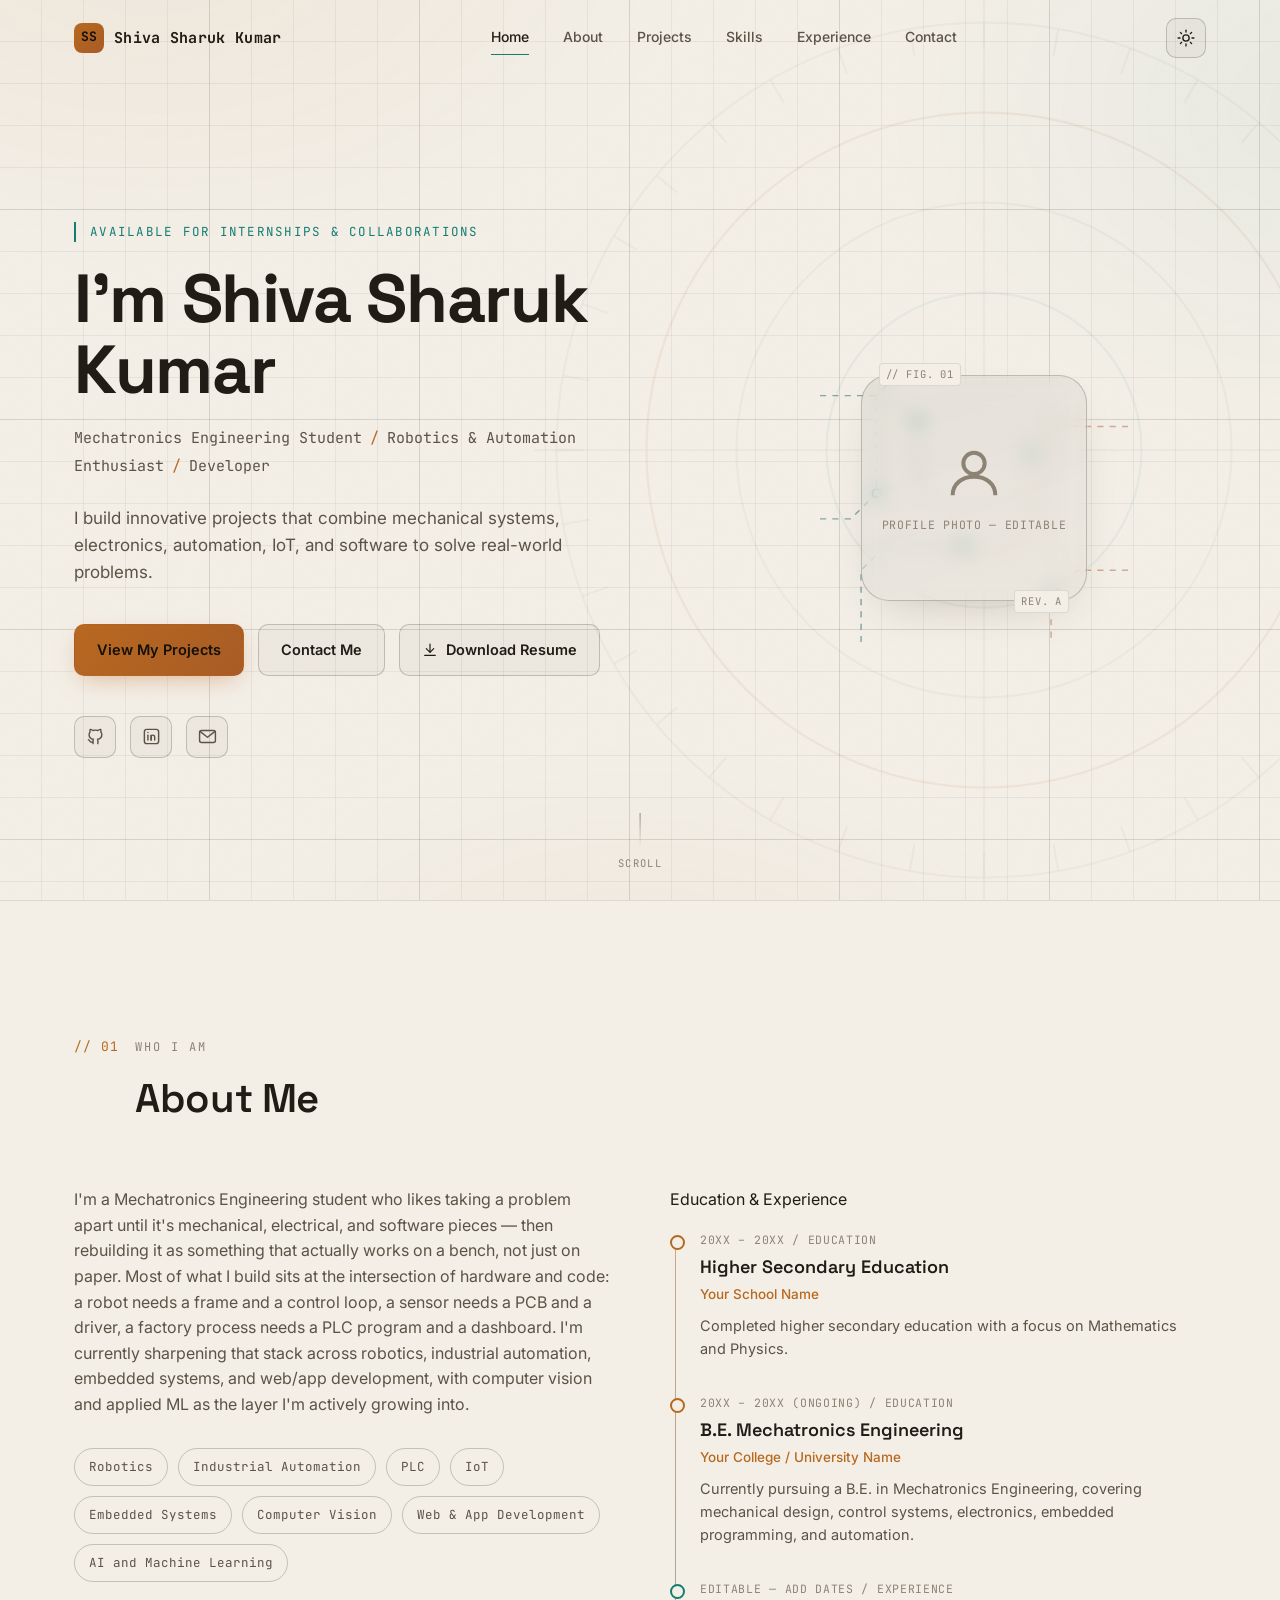
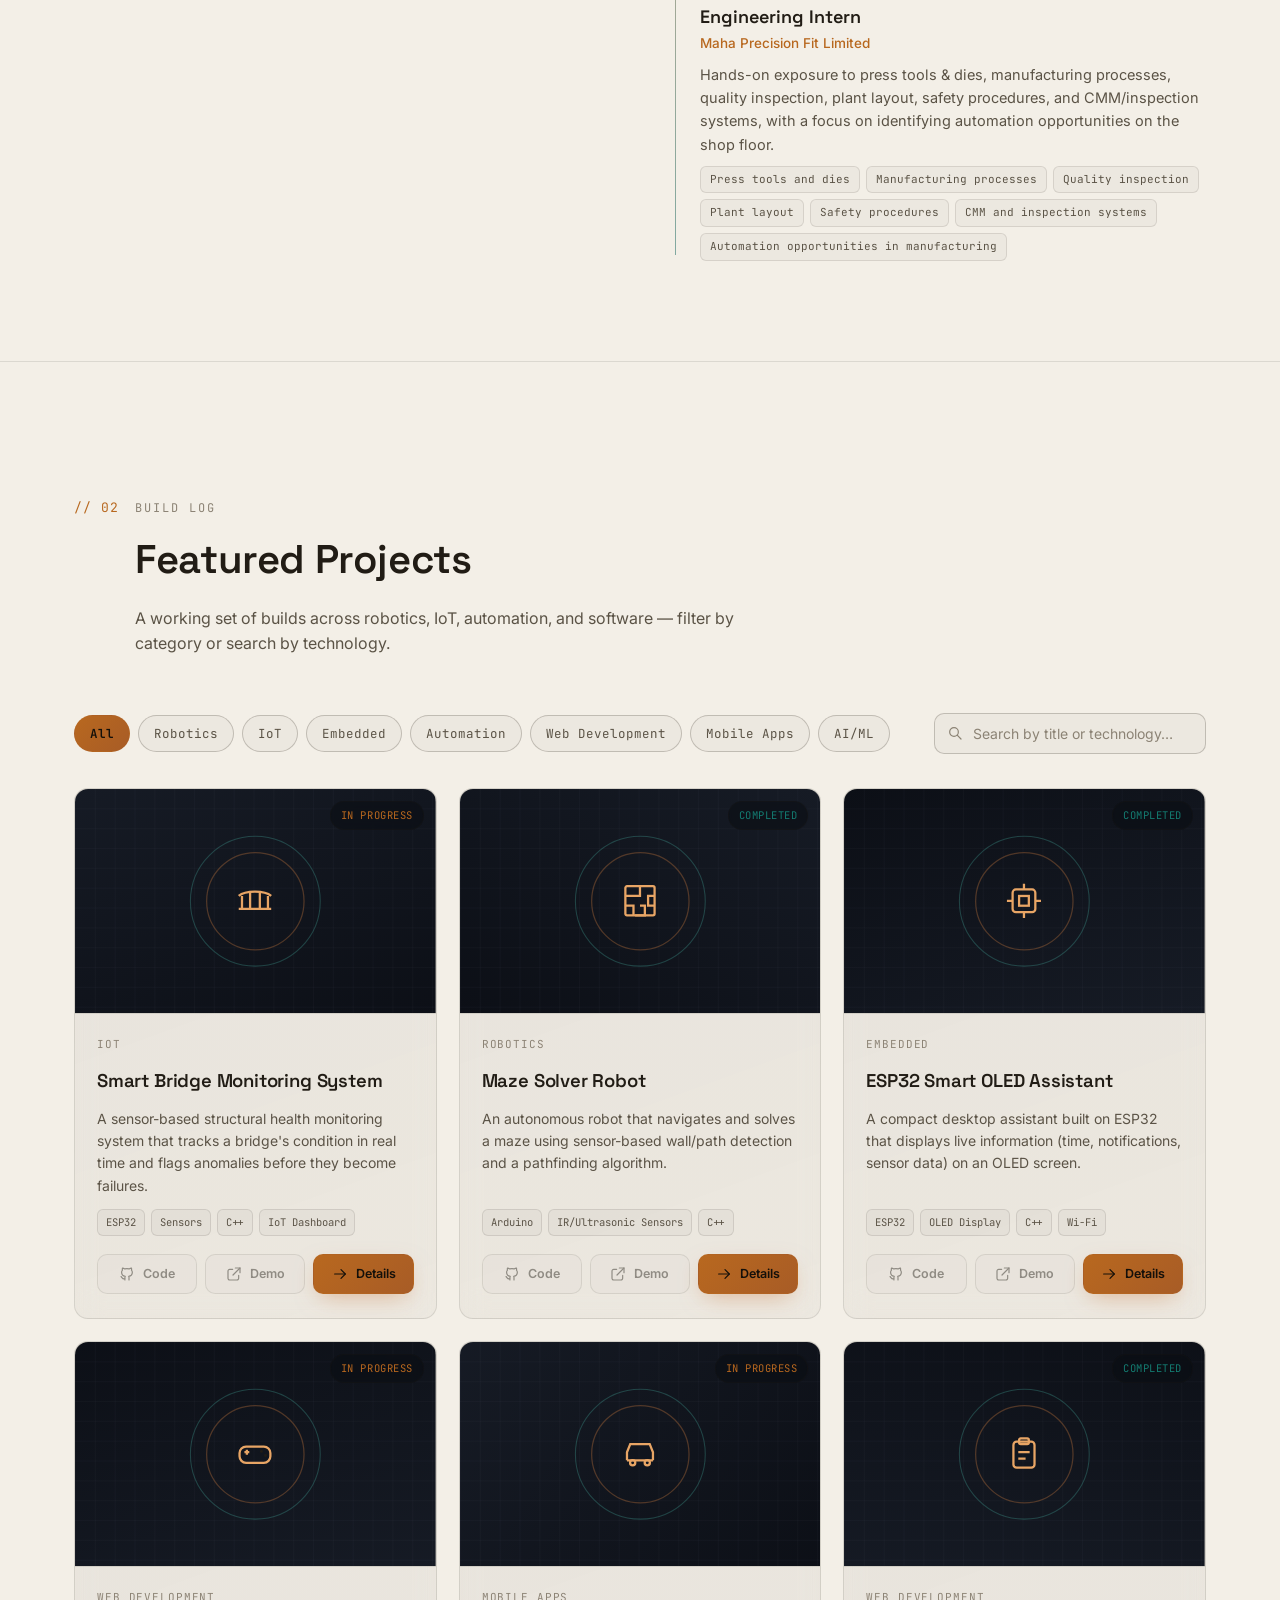
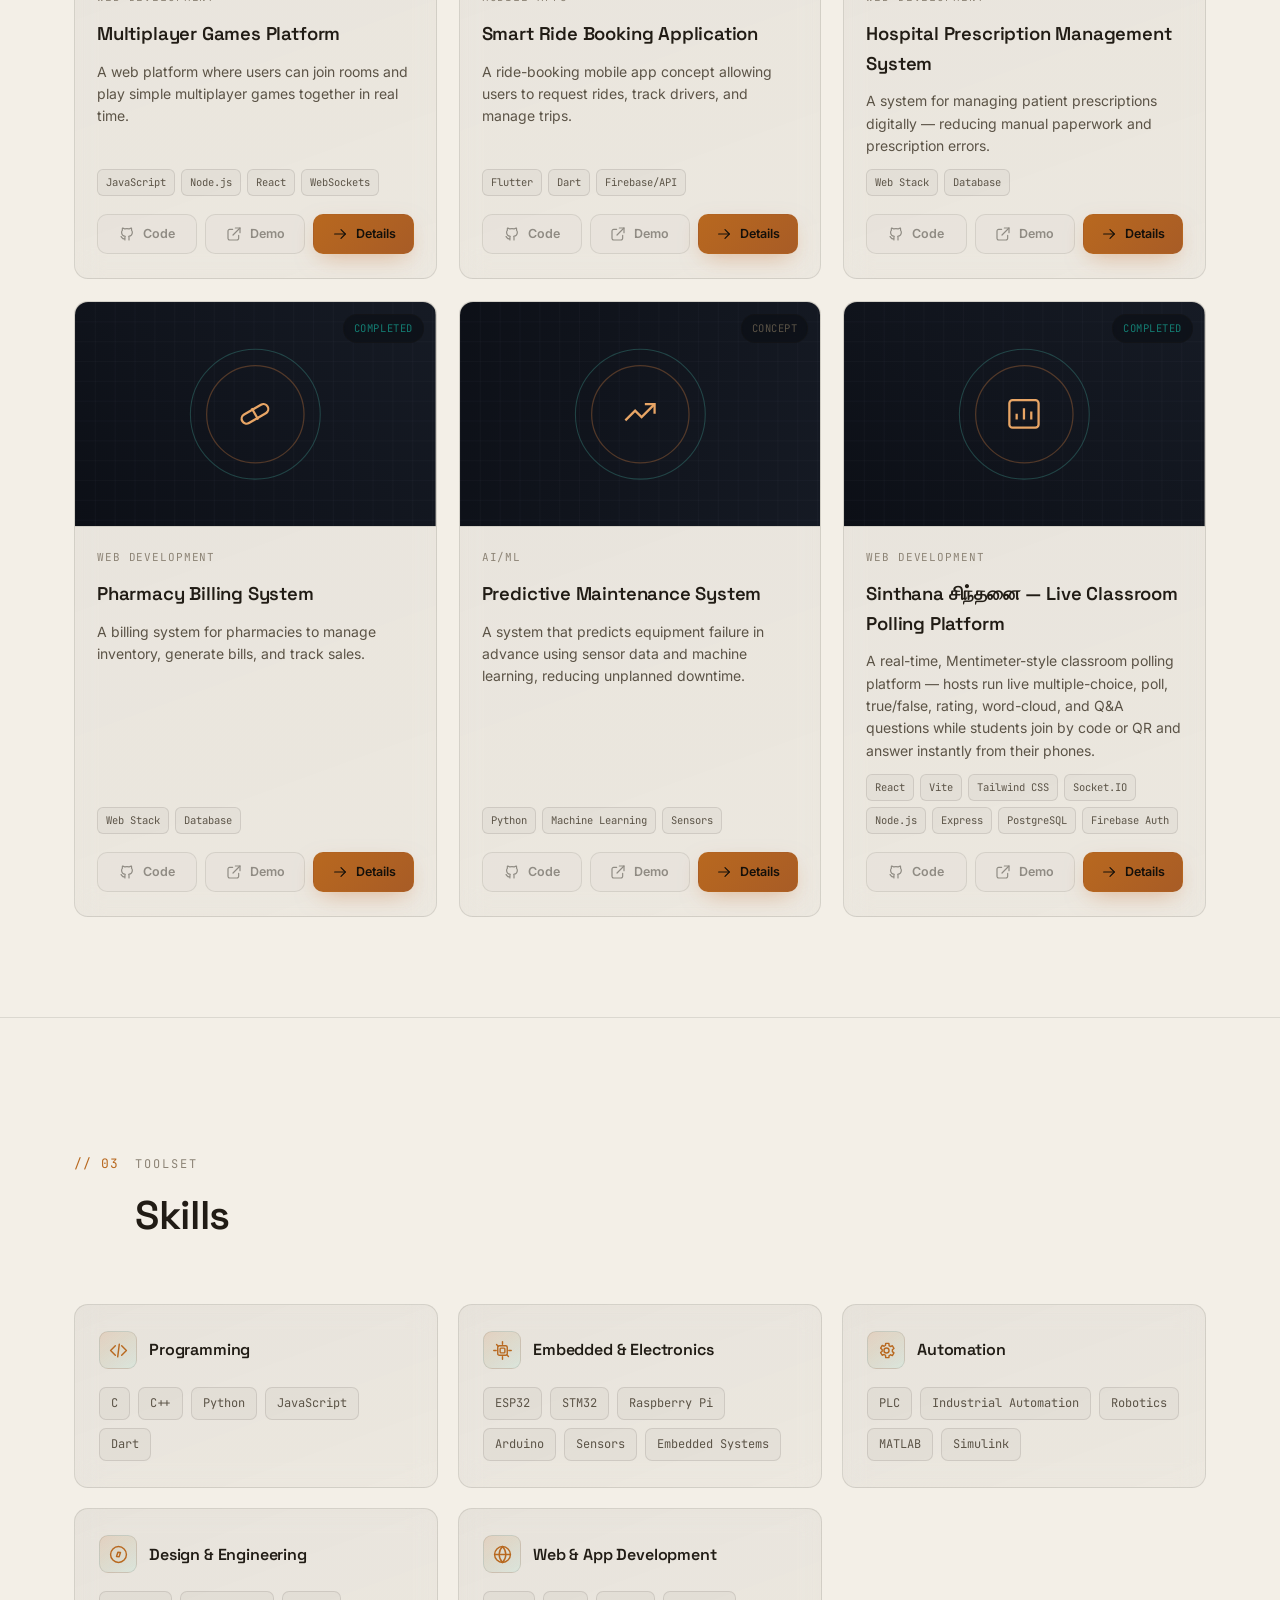
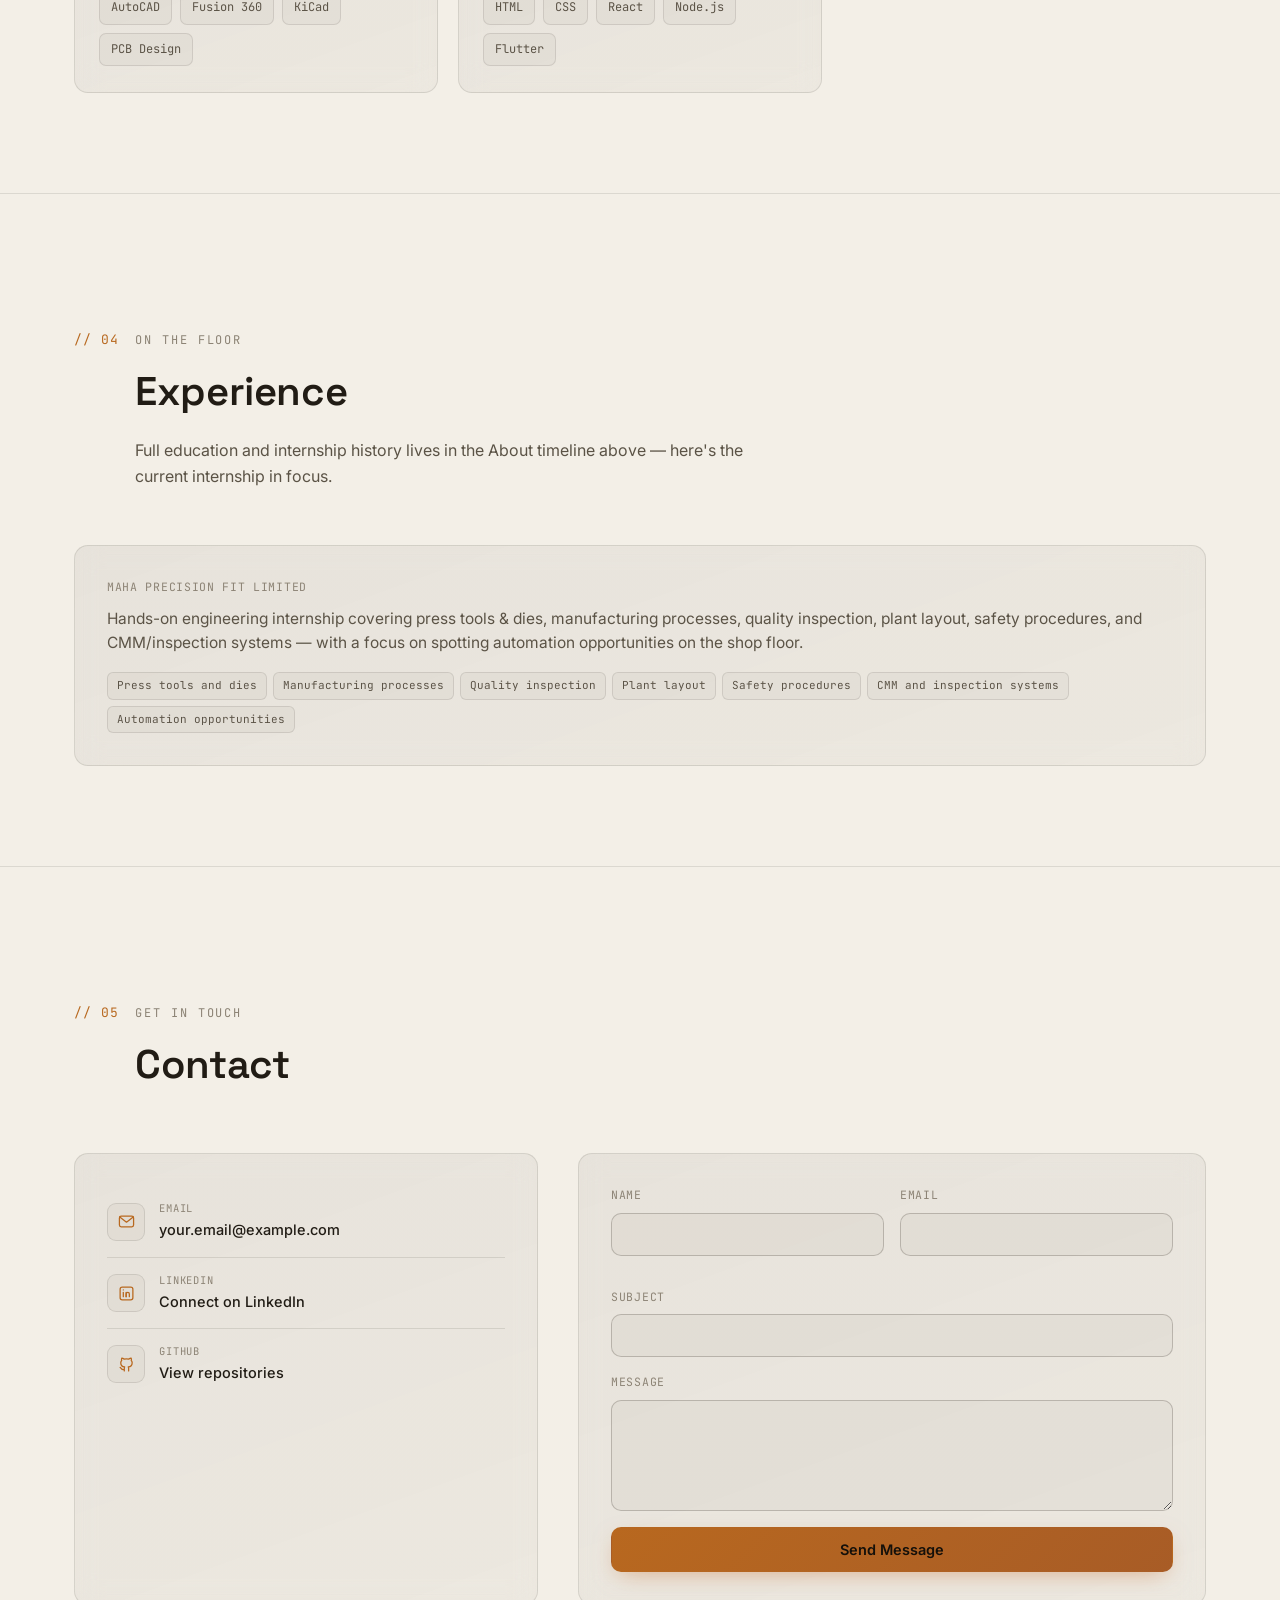
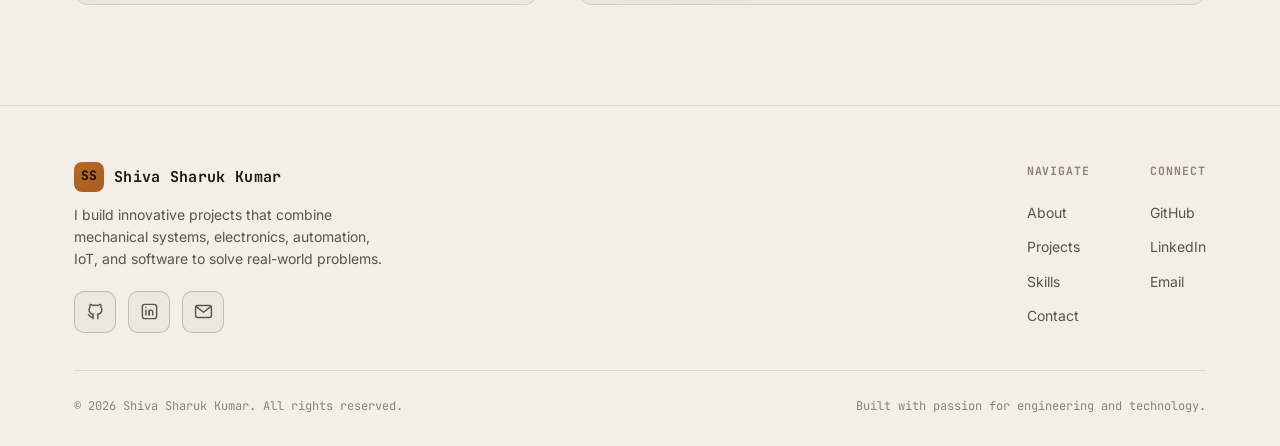
==== commit 409cb445: "initial commit" ====
--- a/preview.html
+++ b/preview.html
@@ -44,12 +44,12 @@
   --cyan-dim: #3ba597;
   --danger: #e8636b;
 
-  --grid-line: rgba(233, 238, 246, 0.05);
-  --grid-line-strong: rgba(233, 238, 246, 0.09);
-  --wash-a: rgba(200, 121, 62, 0.13);
-  --wash-b: rgba(94, 234, 212, 0.09);
-  --decor-opacity: 0.5;
-  --noise-opacity: 0.05;
+  --grid-line: rgba(233, 238, 246, 0.04);
+  --grid-line-strong: rgba(233, 238, 246, 0.07);
+  --wash-a: rgba(200, 121, 62, 0.07);
+  --wash-b: rgba(94, 234, 212, 0.05);
+  --decor-opacity: 0.22;
+  --noise-opacity: 0.025;
   --noise-blend: overlay;
 
   --font-display: 'Space Grotesk', sans-serif;
@@ -83,12 +83,12 @@
   --cyan-dim: #0f6259;
   --danger: #c53c46;
 
-  --grid-line: rgba(35, 28, 18, 0.07);
-  --grid-line-strong: rgba(35, 28, 18, 0.12);
-  --wash-a: rgba(184, 104, 31, 0.10);
-  --wash-b: rgba(20, 125, 114, 0.08);
-  --decor-opacity: 0.35;
-  --noise-opacity: 0.035;
+  --grid-line: rgba(35, 28, 18, 0.055);
+  --grid-line-strong: rgba(35, 28, 18, 0.09);
+  --wash-a: rgba(184, 104, 31, 0.055);
+  --wash-b: rgba(20, 125, 114, 0.045);
+  --decor-opacity: 0.14;
+  --noise-opacity: 0.018;
   --noise-blend: multiply;
 
   --shadow-soft: 0 20px 50px -25px rgba(60, 45, 25, 0.28);
@@ -207,6 +207,7 @@
   position: relative;
   padding: 130px 0 100px;
   border-top: 1px solid var(--border);
+  background: color-mix(in srgb, var(--bg) 93%, transparent);
 }
 .section:first-of-type { border-top: none; }
 
@@ -576,6 +577,7 @@
 }
 .portrait-placeholder svg { width: 64px; height: 64px; color: var(--text-faint); }
 .portrait-placeholder span { font-family: var(--font-mono); font-size: 11.5px; letter-spacing: 0.06em; }
+.portrait-frame img { width: 100%; height: 100%; object-fit: cover; display: block; }
 
 .corner-tag {
   position: absolute;
@@ -803,7 +805,8 @@
   overflow: hidden;
   border-bottom: 1px solid var(--border);
 }
-.project-thumb svg { width: 100%; height: 100%; }
+.project-thumb svg,
+.project-thumb img { width: 100%; height: 100%; object-fit: cover; display: block; }
 
 .project-status {
   position: absolute;
@@ -912,7 +915,21 @@
   border: 1px solid var(--border);
   margin-bottom: 34px;
 }
-.detail-hero-thumb svg { width: 100%; height: 100%; }
+.detail-hero-thumb svg,
+.detail-hero-thumb img { width: 100%; height: 100%; object-fit: cover; display: block; }
+
+.gallery-grid {
+  display: grid;
+  grid-template-columns: repeat(auto-fill, minmax(220px, 1fr));
+  gap: 12px;
+}
+.gallery-img {
+  width: 100%;
+  aspect-ratio: 4/3;
+  object-fit: cover;
+  border-radius: var(--radius-sm);
+  border: 1px solid var(--border);
+}
 
 .detail-eyebrow {
   font-family: var(--font-mono);
@@ -976,52 +993,6 @@
   gap: 10px;
 }
 .video-placeholder svg { width: 34px; height: 34px; margin: 0 auto 10px; }
-
-/* ==========================================================================
-   ACHIEVEMENTS
-   ========================================================================== */
-.achievements-grid {
-  display: grid;
-  grid-template-columns: repeat(2, 1fr);
-  gap: 20px;
-}
-.achievement-card {
-  padding: 24px;
-  display: flex;
-  gap: 16px;
-  align-items: flex-start;
-}
-.achievement-icon {
-  width: 40px; height: 40px;
-  border-radius: 9px;
-  background: var(--panel);
-  border: 1px solid var(--border);
-  display: grid; place-items: center;
-  color: var(--cyan);
-  flex-shrink: 0;
-}
-.achievement-icon svg { width: 19px; height: 19px; }
-.achievement-category {
-  font-family: var(--font-mono);
-  font-size: 11px;
-  text-transform: uppercase;
-  letter-spacing: 0.08em;
-  color: var(--text-faint);
-  margin-bottom: 6px;
-}
-.achievement-title { font-size: 15.5px; font-weight: 600; margin-bottom: 4px; }
-.achievement-detail { font-size: 13.5px; color: var(--text-dim); }
-.placeholder-badge {
-  display: inline-block;
-  margin-top: 8px;
-  font-family: var(--font-mono);
-  font-size: 10px;
-  color: var(--copper-bright);
-  border: 1px solid var(--border-strong);
-  padding: 2px 8px;
-  border-radius: 999px;
-  letter-spacing: 0.05em;
-}
 
 /* ==========================================================================
    CONTACT
@@ -1081,6 +1052,7 @@
 .footer {
   border-top: 1px solid var(--border);
   padding: 56px 0 30px;
+  background: color-mix(in srgb, var(--bg) 93%, transparent);
 }
 .footer-top {
   display: flex;
@@ -1175,7 +1147,6 @@
   .skills-grid { grid-template-columns: repeat(2, 1fr); }
   .projects-grid { grid-template-columns: repeat(2, 1fr); }
   .contact-grid { grid-template-columns: 1fr; }
-  .achievements-grid { grid-template-columns: 1fr; }
 }
 
 @media (max-width: 720px) {
@@ -1263,7 +1234,6 @@
       <a href="#projects">Projects</a>
       <a href="#skills">Skills</a>
       <a href="#experience">Experience</a>
-      <a href="#achievements">Achievements</a>
       <a href="#contact">Contact</a>
     </nav>
     <div class="nav-actions">
@@ -1283,7 +1253,6 @@
   <a href="#projects">Projects</a>
   <a href="#skills">Skills</a>
   <a href="#experience">Experience</a>
-  <a href="#achievements">Achievements</a>
   <a href="#contact">Contact</a>
 </div>
 
@@ -1314,7 +1283,7 @@
       <div class="hero-visual">
         <div id="heroTraces"></div>
         <span class="corner-tag tl">// FIG. 01</span>
-        <div class="portrait-frame">
+        <div class="portrait-frame" id="portraitFrame">
           <div class="portrait-placeholder">
             <svg viewBox="0 0 24 24" fill="none" stroke="currentColor" stroke-width="1.5"><circle cx="12" cy="8" r="4"/><path d="M4 20c0-4.4 3.6-7 8-7s8 2.6 8 7"/></svg>
             <span>PROFILE PHOTO — EDITABLE</span>
@@ -1422,26 +1391,11 @@
     </div>
   </section>
 
-  <!-- ============ ACHIEVEMENTS ============ -->
-  <section class="section" id="achievements">
-    <div class="container">
-      <div class="section-head reveal">
-        <span class="section-num mono">// 05</span>
-        <div class="section-titles">
-          <span class="section-kicker">Record</span>
-          <h2>Achievements &amp; Certifications</h2>
-          <p class="section-lede">Nothing invented here — these are placeholders to fill in as certifications, workshops, and results come in.</p>
-        </div>
-      </div>
-      <div class="achievements-grid" id="achievementsGrid"></div>
-    </div>
-  </section>
-
   <!-- ============ CONTACT ============ -->
   <section class="section" id="contact">
     <div class="container">
       <div class="section-head reveal">
-        <span class="section-num mono">// 06</span>
+        <span class="section-num mono">// 05</span>
         <div class="section-titles">
           <span class="section-kicker">Get In Touch</span>
           <h2>Contact</h2>
@@ -1611,7 +1565,7 @@
    ------------------------------------------------------------
    This is the single source of truth for every piece of
    content on the site: projects, skills, timeline, internships,
-   achievements, and profile info. The UI (js/app.js) never
+   and profile info. The UI (js/app.js) never
    hardcodes content — it just reads these objects and renders
    them. To add / edit / remove a project, edit the PROJECTS
    array below. Nothing else needs to change.
@@ -1625,6 +1579,7 @@
   name: "Shiva Sharuk Kumar",
   title: "Mechatronics Engineering Student | Robotics & Automation Enthusiast | Developer",
   tagline: "I build innovative projects that combine mechanical systems, electronics, automation, IoT, and software to solve real-world problems.",
+  photo: "", // EDITABLE — path to your photo, e.g. "images/profile.jpg". Leave blank to keep the placeholder.
   email: "your.email@example.com",           // EDITABLE
   github: "https://github.com/yourusername", // EDITABLE
   linkedin: "https://linkedin.com/in/yourusername", // EDITABLE
@@ -1721,35 +1676,7 @@
   },
 ];
 
-/* ---------- ACHIEVEMENTS / CERTIFICATIONS ---------- */
-/* Empty / placeholder entries are clearly marked so no false claims are shown.
-   Delete the placeholder and add real entries as you earn them. */
-const ACHIEVEMENTS = [
-  {
-    type: "placeholder",
-    category: "Certifications",
-    title: "Add your certifications here",
-    detail: "e.g. online courses, PLC/automation certifications, embedded systems courses.",
-  },
-  {
-    type: "placeholder",
-    category: "Workshops",
-    title: "Add workshops attended here",
-    detail: "e.g. robotics workshops, IoT bootcamps, hardware design sessions.",
-  },
-  {
-    type: "placeholder",
-    category: "Hackathons & Competitions",
-    title: "Add hackathons / competitions here",
-    detail: "e.g. results, team projects, or ongoing participation.",
-  },
-  {
-    type: "placeholder",
-    category: "Publications & Awards",
-    title: "Add publications or awards here",
-    detail: "e.g. papers, patents, recognitions.",
-  },
-];
+
 
 /* ---------- PROJECTS ---------- */
 /* status: "Completed" | "In Progress" | "Prototype" | "Concept"
@@ -1766,6 +1693,8 @@
     status: "In Progress", // EDITABLE
     tech: ["ESP32", "Sensors", "C++", "IoT Dashboard"],
     image: "bridge",
+    thumbnail: "", // EDITABLE — path to a real project photo, e.g. "images/projects/bridge.jpg". Leave blank to keep the generated schematic thumbnail.
+    gallery: [], // EDITABLE — array of image paths for the project detail page, e.g. ["images/projects/bridge-1.jpg", "images/projects/bridge-2.jpg"]
     shortDescription: "A sensor-based structural health monitoring system that tracks a bridge's condition in real time and flags anomalies before they become failures.",
     overview: "EDITABLE — describe what this system monitors (e.g. strain, vibration, tilt, load) and why it matters for structural safety.",
     problem: "EDITABLE — the real-world problem this addresses (e.g. delayed detection of structural stress/fatigue in bridges).",
@@ -1791,6 +1720,8 @@
     status: "Completed", // EDITABLE
     tech: ["Arduino", "IR/Ultrasonic Sensors", "C++"],
     image: "maze",
+    thumbnail: "", // EDITABLE — path to a real project photo, e.g. "images/projects/maze.jpg". Leave blank to keep the generated schematic thumbnail.
+    gallery: [], // EDITABLE — array of image paths for the project detail page, e.g. ["images/projects/maze-1.jpg", "images/projects/maze-2.jpg"]
     shortDescription: "An autonomous robot that navigates and solves a maze using sensor-based wall/path detection and a pathfinding algorithm.",
     overview: "EDITABLE — describe the robot's chassis, sensing approach, and the maze-solving strategy used.",
     problem: "EDITABLE — the challenge of autonomous navigation without human control.",
@@ -1816,6 +1747,8 @@
     status: "Completed", // EDITABLE
     tech: ["ESP32", "OLED Display", "C++", "Wi-Fi"],
     image: "oled",
+    thumbnail: "", // EDITABLE — path to a real project photo, e.g. "images/projects/oled.jpg". Leave blank to keep the generated schematic thumbnail.
+    gallery: [], // EDITABLE — array of image paths for the project detail page, e.g. ["images/projects/oled-1.jpg", "images/projects/oled-2.jpg"]
     shortDescription: "A compact desktop assistant built on ESP32 that displays live information (time, notifications, sensor data) on an OLED screen.",
     overview: "EDITABLE — describe what information the assistant displays and its use case.",
     problem: "EDITABLE — why a small always-on display assistant is useful.",
@@ -1841,6 +1774,8 @@
     status: "In Progress", // EDITABLE
     tech: ["JavaScript", "Node.js", "React", "WebSockets"],
     image: "games",
+    thumbnail: "", // EDITABLE — path to a real project photo, e.g. "images/projects/games.jpg". Leave blank to keep the generated schematic thumbnail.
+    gallery: [], // EDITABLE — array of image paths for the project detail page, e.g. ["images/projects/games-1.jpg", "images/projects/games-2.jpg"]
     shortDescription: "A web platform where users can join rooms and play simple multiplayer games together in real time.",
     overview: "EDITABLE — describe the platform: what games, how rooms/matchmaking work.",
     problem: "EDITABLE — the need this platform fulfills (casual real-time multiplayer play in-browser).",
@@ -1866,6 +1801,8 @@
     status: "In Progress", // EDITABLE
     tech: ["Flutter", "Dart", "Firebase/API"],
     image: "ride",
+    thumbnail: "", // EDITABLE — path to a real project photo, e.g. "images/projects/ride.jpg". Leave blank to keep the generated schematic thumbnail.
+    gallery: [], // EDITABLE — array of image paths for the project detail page, e.g. ["images/projects/ride-1.jpg", "images/projects/ride-2.jpg"]
     shortDescription: "A ride-booking mobile app concept allowing users to request rides, track drivers, and manage trips.",
     overview: "EDITABLE — describe app scope: rider flow, driver flow, or both.",
     problem: "EDITABLE — the transportation/booking problem being addressed.",
@@ -1891,6 +1828,8 @@
     status: "Completed", // EDITABLE
     tech: ["Web Stack", "Database"],
     image: "hospital",
+    thumbnail: "", // EDITABLE — path to a real project photo, e.g. "images/projects/hospital.jpg". Leave blank to keep the generated schematic thumbnail.
+    gallery: [], // EDITABLE — array of image paths for the project detail page, e.g. ["images/projects/hospital-1.jpg", "images/projects/hospital-2.jpg"]
     shortDescription: "A system for managing patient prescriptions digitally — reducing manual paperwork and prescription errors.",
     overview: "EDITABLE — describe the system's scope (doctor, pharmacist, patient views).",
     problem: "EDITABLE — issues with manual/paper-based prescription handling.",
@@ -1916,6 +1855,8 @@
     status: "Completed", // EDITABLE
     tech: ["Web Stack", "Database"],
     image: "pharmacy",
+    thumbnail: "", // EDITABLE — path to a real project photo, e.g. "images/projects/pharmacy.jpg". Leave blank to keep the generated schematic thumbnail.
+    gallery: [], // EDITABLE — array of image paths for the project detail page, e.g. ["images/projects/pharmacy-1.jpg", "images/projects/pharmacy-2.jpg"]
     shortDescription: "A billing system for pharmacies to manage inventory, generate bills, and track sales.",
     overview: "EDITABLE — describe the system's core purpose and users.",
     problem: "EDITABLE — the inefficiency in manual pharmacy billing/inventory tracking.",
@@ -1941,6 +1882,8 @@
     status: "Concept", // EDITABLE
     tech: ["Python", "Machine Learning", "Sensors"],
     image: "predictive",
+    thumbnail: "", // EDITABLE — path to a real project photo, e.g. "images/projects/predictive.jpg". Leave blank to keep the generated schematic thumbnail.
+    gallery: [], // EDITABLE — array of image paths for the project detail page, e.g. ["images/projects/predictive-1.jpg", "images/projects/predictive-2.jpg"]
     shortDescription: "A system that predicts equipment failure in advance using sensor data and machine learning, reducing unplanned downtime.",
     overview: "EDITABLE — describe the target equipment/process and the data used to predict failure.",
     problem: "EDITABLE — the cost of unplanned downtime / reactive maintenance.",
@@ -1966,6 +1909,8 @@
     status: "Completed",
     tech: ["React", "Vite", "Tailwind CSS", "Socket.IO", "Node.js", "Express", "PostgreSQL", "Firebase Auth"],
     image: "sinthana",
+    thumbnail: "", // EDITABLE — path to a real project photo, e.g. "images/projects/sinthana.jpg". Leave blank to keep the generated schematic thumbnail.
+    gallery: [], // EDITABLE — array of image paths for the project detail page, e.g. ["images/projects/sinthana-1.jpg", "images/projects/sinthana-2.jpg"]
     shortDescription: "A real-time, Mentimeter-style classroom polling platform — hosts run live multiple-choice, poll, true/false, rating, word-cloud, and Q&A questions while students join by code or QR and answer instantly from their phones.",
     overview: "\"Sinthana\" (சிந்தனை, Tamil for \"thought\") is a full-stack live audience-response app built from scratch: a React/Vite client for hosts and students, and a Node/Express/Socket.IO backend backed by PostgreSQL, with Google Sign-In through Firebase so every answer can be traced back to a named participant.",
     problem: "Classroom engagement tools like Mentimeter cover this workflow well but are closed, paid platforms. The goal was to build the same live-polling loop — host creates a question, a room full of students answer in real time, results appear instantly — end-to-end myself: authentication, real-time transport, scoring, and the database schema behind it.",
@@ -2013,7 +1958,7 @@
 /* ============================================================
    APP LOGIC
    Reads content from data.js (PROFILE, SKILLS, TIMELINE,
-   ACHIEVEMENTS, PROJECTS, CATEGORIES) and icons from icons.js.
+   PROJECTS, CATEGORIES) and icons from icons.js.
    This file only renders — no content should be hardcoded here.
    ============================================================ */
 
@@ -2074,7 +2019,7 @@
   }
 
   function updateActiveLink() {
-    const sections = ["home", "about", "projects", "skills", "experience", "achievements", "contact"];
+    const sections = ["home", "about", "projects", "skills", "experience", "contact"];
     let current = sections[0];
     for (const id of sections) {
       const el = document.getElementById(id);
@@ -2128,6 +2073,13 @@
     sinthana: "poll",
   };
   function projectThumbSVG(project) {
+    if (project.thumbnail) {
+      return `<img src="${project.thumbnail}" alt="${project.title} thumbnail" loading="lazy" onerror="this.closest('.project-thumb, .detail-hero-thumb').innerHTML = window.__fallbackThumb('${project.id}')" />`;
+    }
+    return buildGeneratedThumb(project);
+  }
+
+  function buildGeneratedThumb(project) {
     const iconKey = THUMB_ICONS[project.image] || "cpu";
     // deterministic-ish gradient angle from id so cards feel distinct, not random
     let hash = 0;
@@ -2156,6 +2108,11 @@
     </svg>`;
   }
 
+  window.__fallbackThumb = function (id) {
+    const proj = PROJECTS.find((p) => p.id === id);
+    return proj ? buildGeneratedThumb(proj) : "";
+  };
+
   /* ---------------- Skills ---------------- */
   function renderSkills() {
     const grid = document.getElementById("skillsGrid");
@@ -2195,24 +2152,6 @@
       .join("");
   }
 
-  /* ---------------- Achievements ---------------- */
-  function renderAchievements() {
-    const el = document.getElementById("achievementsGrid");
-    const catIcon = { Certifications: "award", Workshops: "layers", "Hackathons & Competitions": "trend", "Publications & Awards": "award" };
-    el.innerHTML = ACHIEVEMENTS.map(
-      (a, i) => `
-      <div class="achievement-card glass reveal" style="transition-delay:${i * 60}ms">
-        <div class="achievement-icon">${icon(catIcon[a.category] || "award")}</div>
-        <div>
-          <div class="achievement-category">${a.category}</div>
-          <div class="achievement-title">${a.title}</div>
-          <div class="achievement-detail">${a.detail}</div>
-          ${a.type === "placeholder" ? `<span class="placeholder-badge">Editable — add real entry</span>` : ""}
-        </div>
-      </div>`
-    ).join("");
-  }
-
   /* ---------------- Projects: grid, filters, search ---------------- */
   const state = { category: "all", query: "" };
 
@@ -2299,6 +2238,16 @@
   function listBlock(title, items) {
     if (!items || !items.length) return "";
     return detailBlock(title, `<ul>${items.map((i) => `<li>${i}</li>`).join("")}</ul>`);
+  }
+
+  function galleryBlock(p) {
+    if (p.gallery && p.gallery.length) {
+      const imgs = p.gallery
+        .map((src, i) => `<img src="${src}" alt="${p.title} photo ${i + 1}" loading="lazy" class="gallery-img" />`)
+        .join("");
+      return detailBlock("Gallery", `<div class="gallery-grid">${imgs}</div>`);
+    }
+    return detailBlock("Gallery", `<div class="gallery-placeholder">${icon("image")}<div style="margin-top:10px">Editable — add project photos here</div></div>`);
   }
 
   function renderProjectDetail(id) {
@@ -2330,7 +2279,7 @@
       ${listBlock("Hardware Used", p.hardware)}
       ${listBlock("Software Used", p.software)}
       ${detailBlock("How It Works", `<p>${p.howItWorks}</p>`)}
-      ${detailBlock("Gallery", `<div class="gallery-placeholder">${icon("image")}<div style="margin-top:10px">Editable — add project photos here</div></div>`)}
+      ${galleryBlock(p)}
       ${detailBlock("Demo Video", `<div class="video-placeholder">${icon("play")}<div>Editable — embed a demo video link here</div></div>`)}
       ${detailBlock("Challenges", `<p>${p.challenges}</p>`)}
       ${detailBlock("Future Improvements", `<p>${p.future}</p>`)}
@@ -2409,6 +2358,11 @@
       .join("");
 
     document.getElementById("footerTagline").textContent = PROFILE.tagline;
+
+    if (PROFILE.photo) {
+      const frame = document.getElementById("portraitFrame");
+      frame.innerHTML = `<img src="${PROFILE.photo}" alt="${PROFILE.name}" loading="lazy" />`;
+    }
   }
 
   /* ---------------- Init ---------------- */
@@ -2420,7 +2374,6 @@
     initNav();
     renderSkills();
     renderTimeline();
-    renderAchievements();
     renderFilterChips();
     renderProjects();
     initProjectSearch();
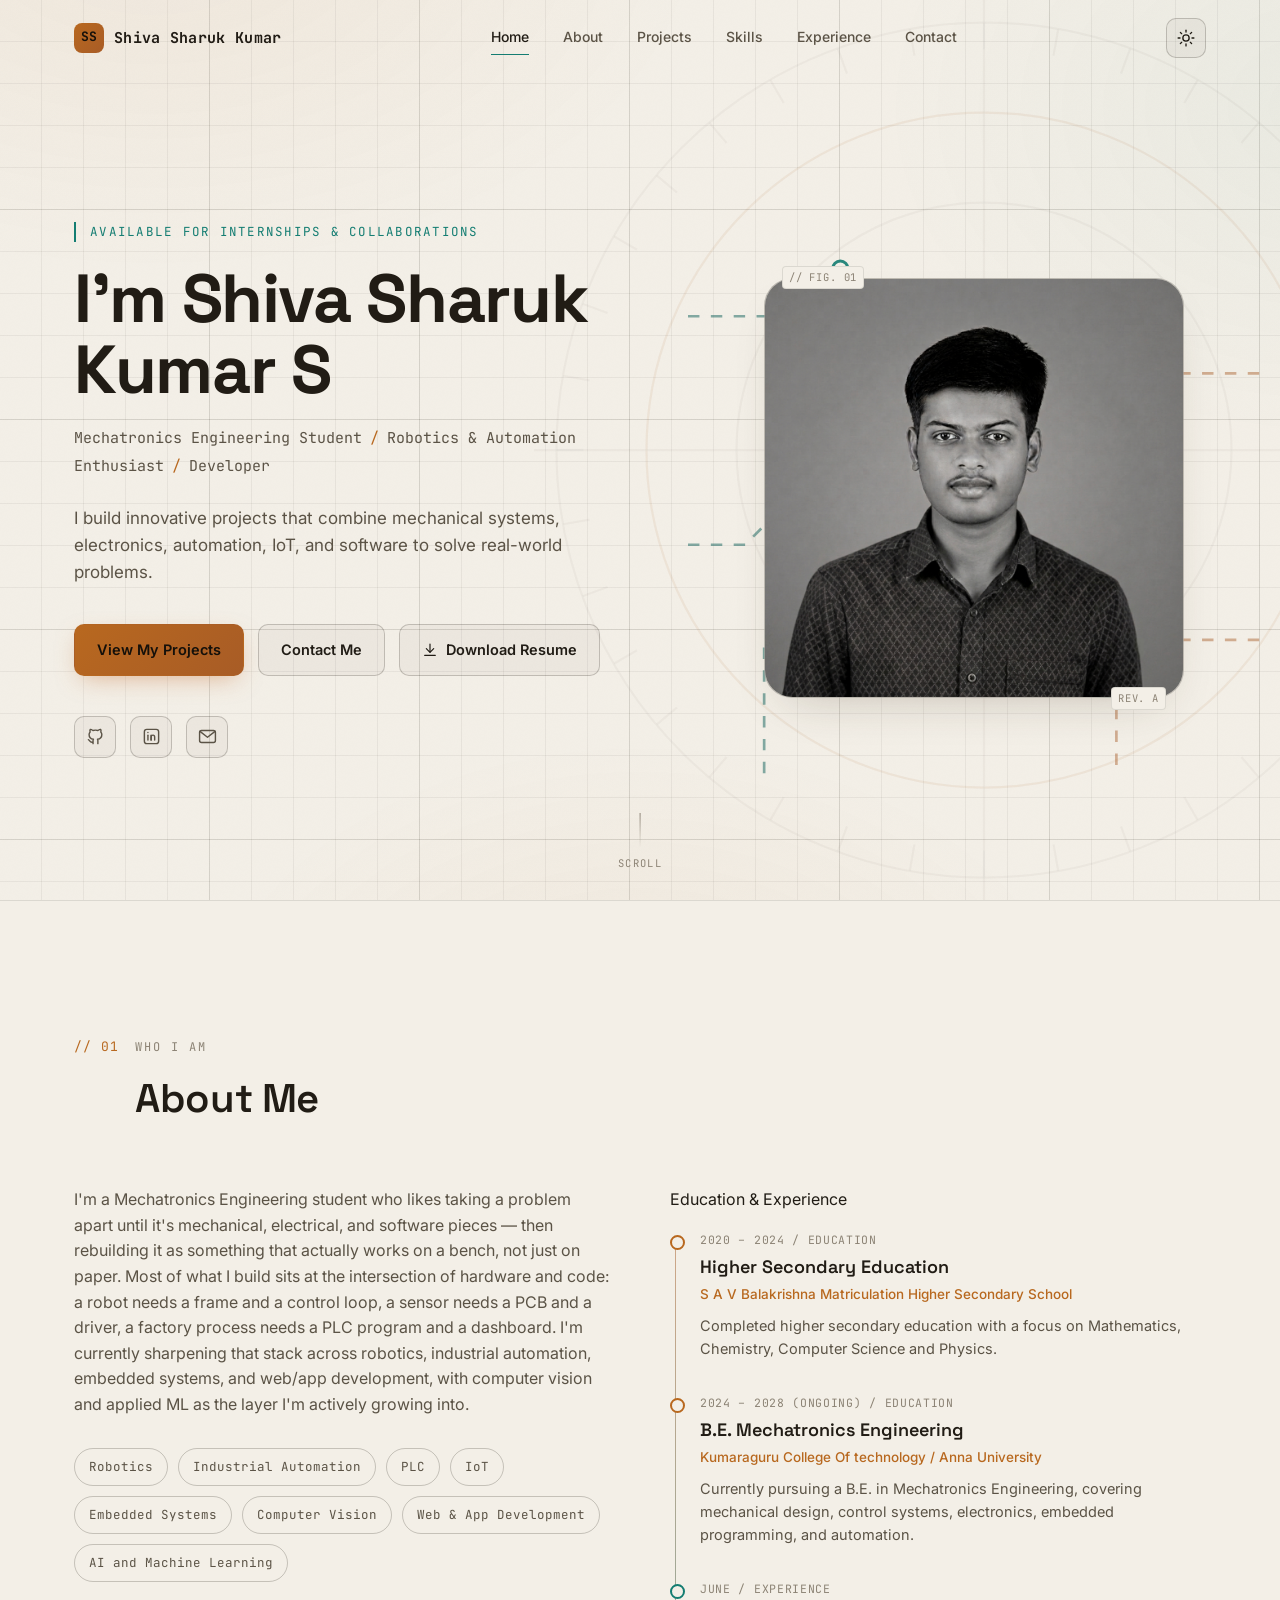
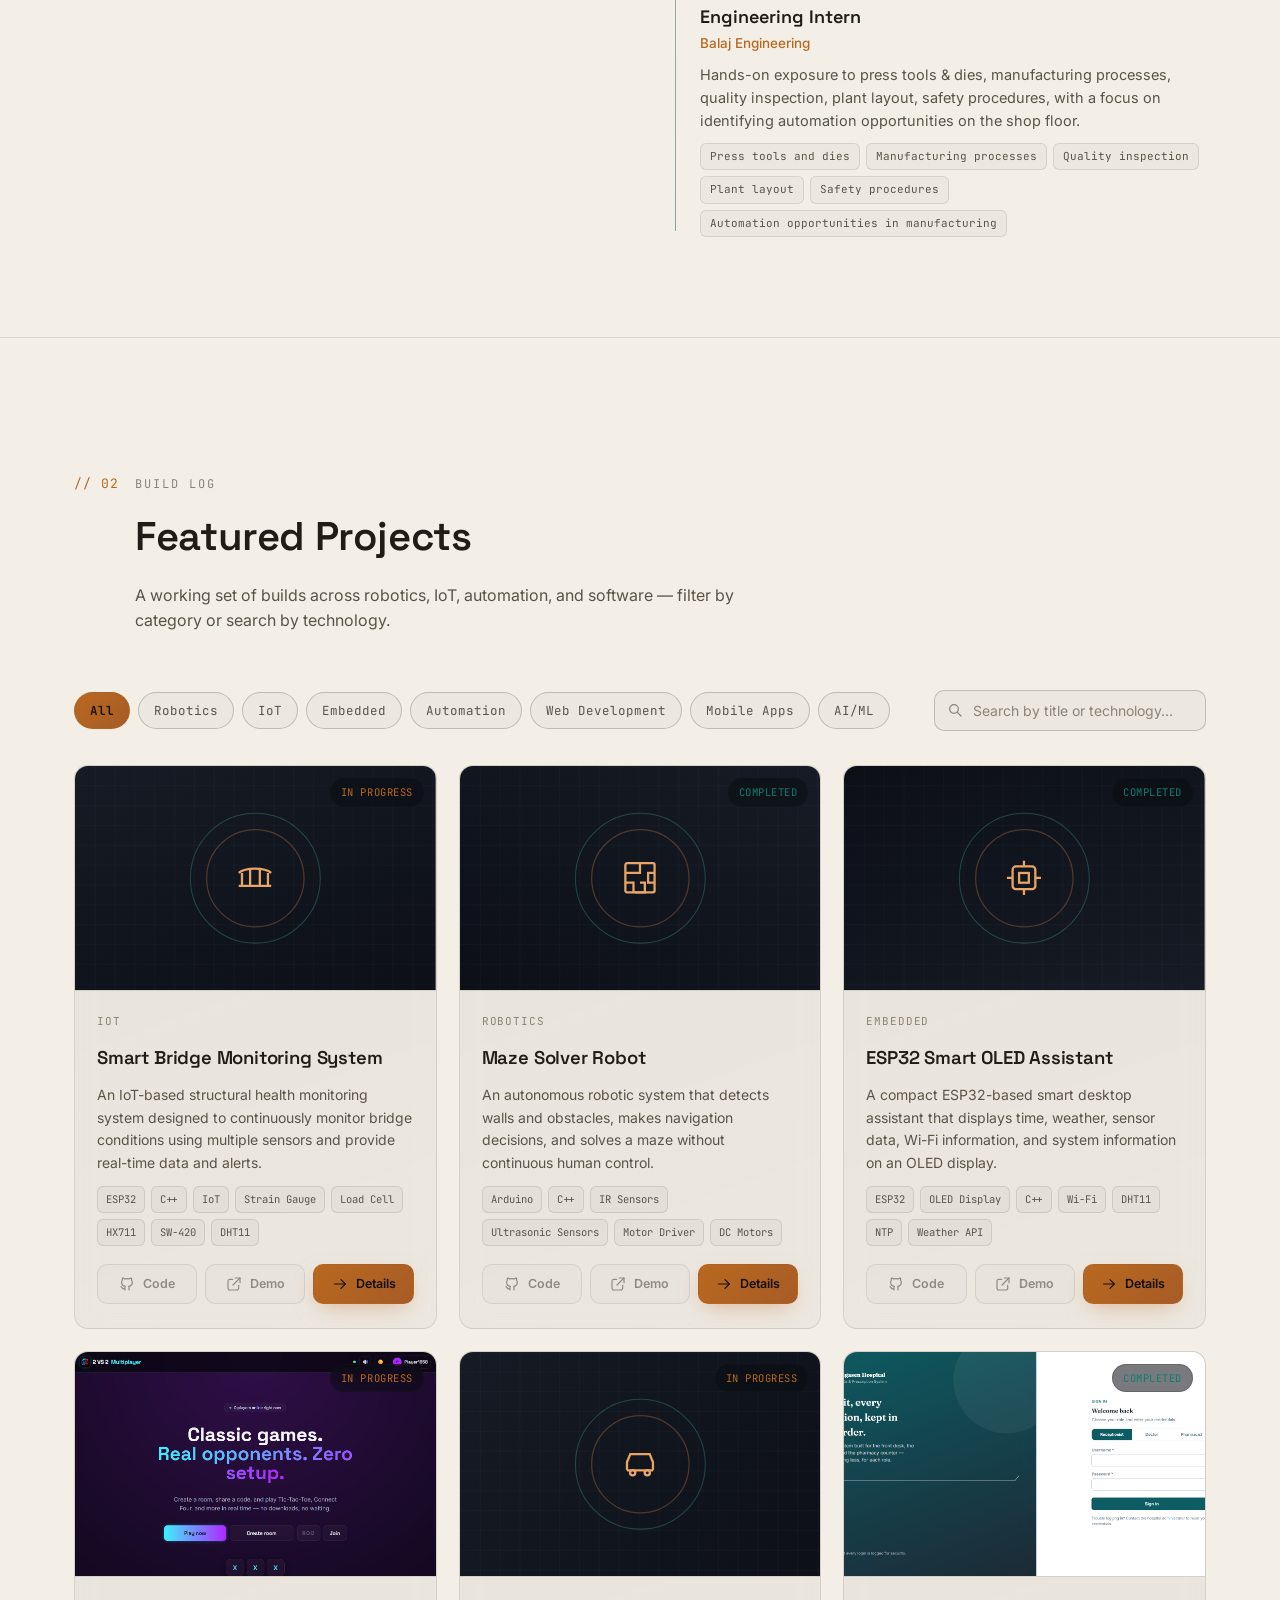
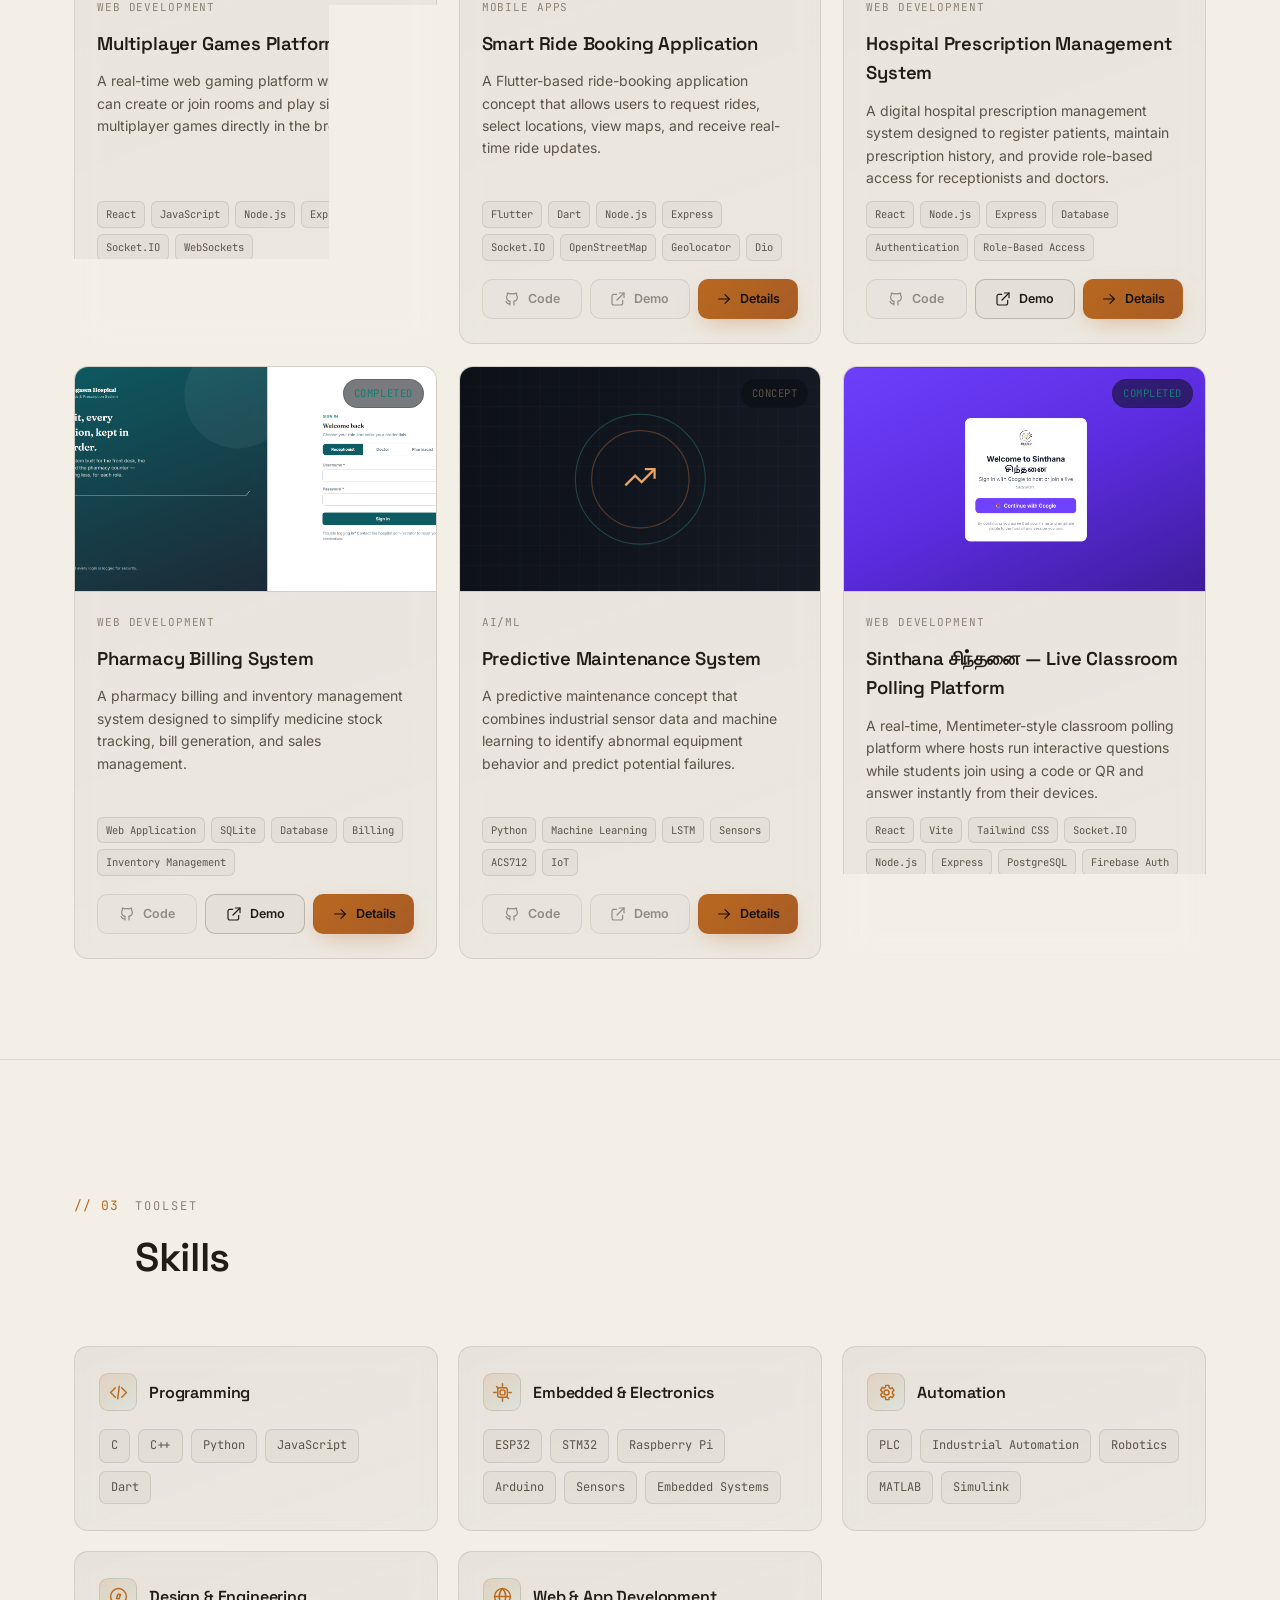
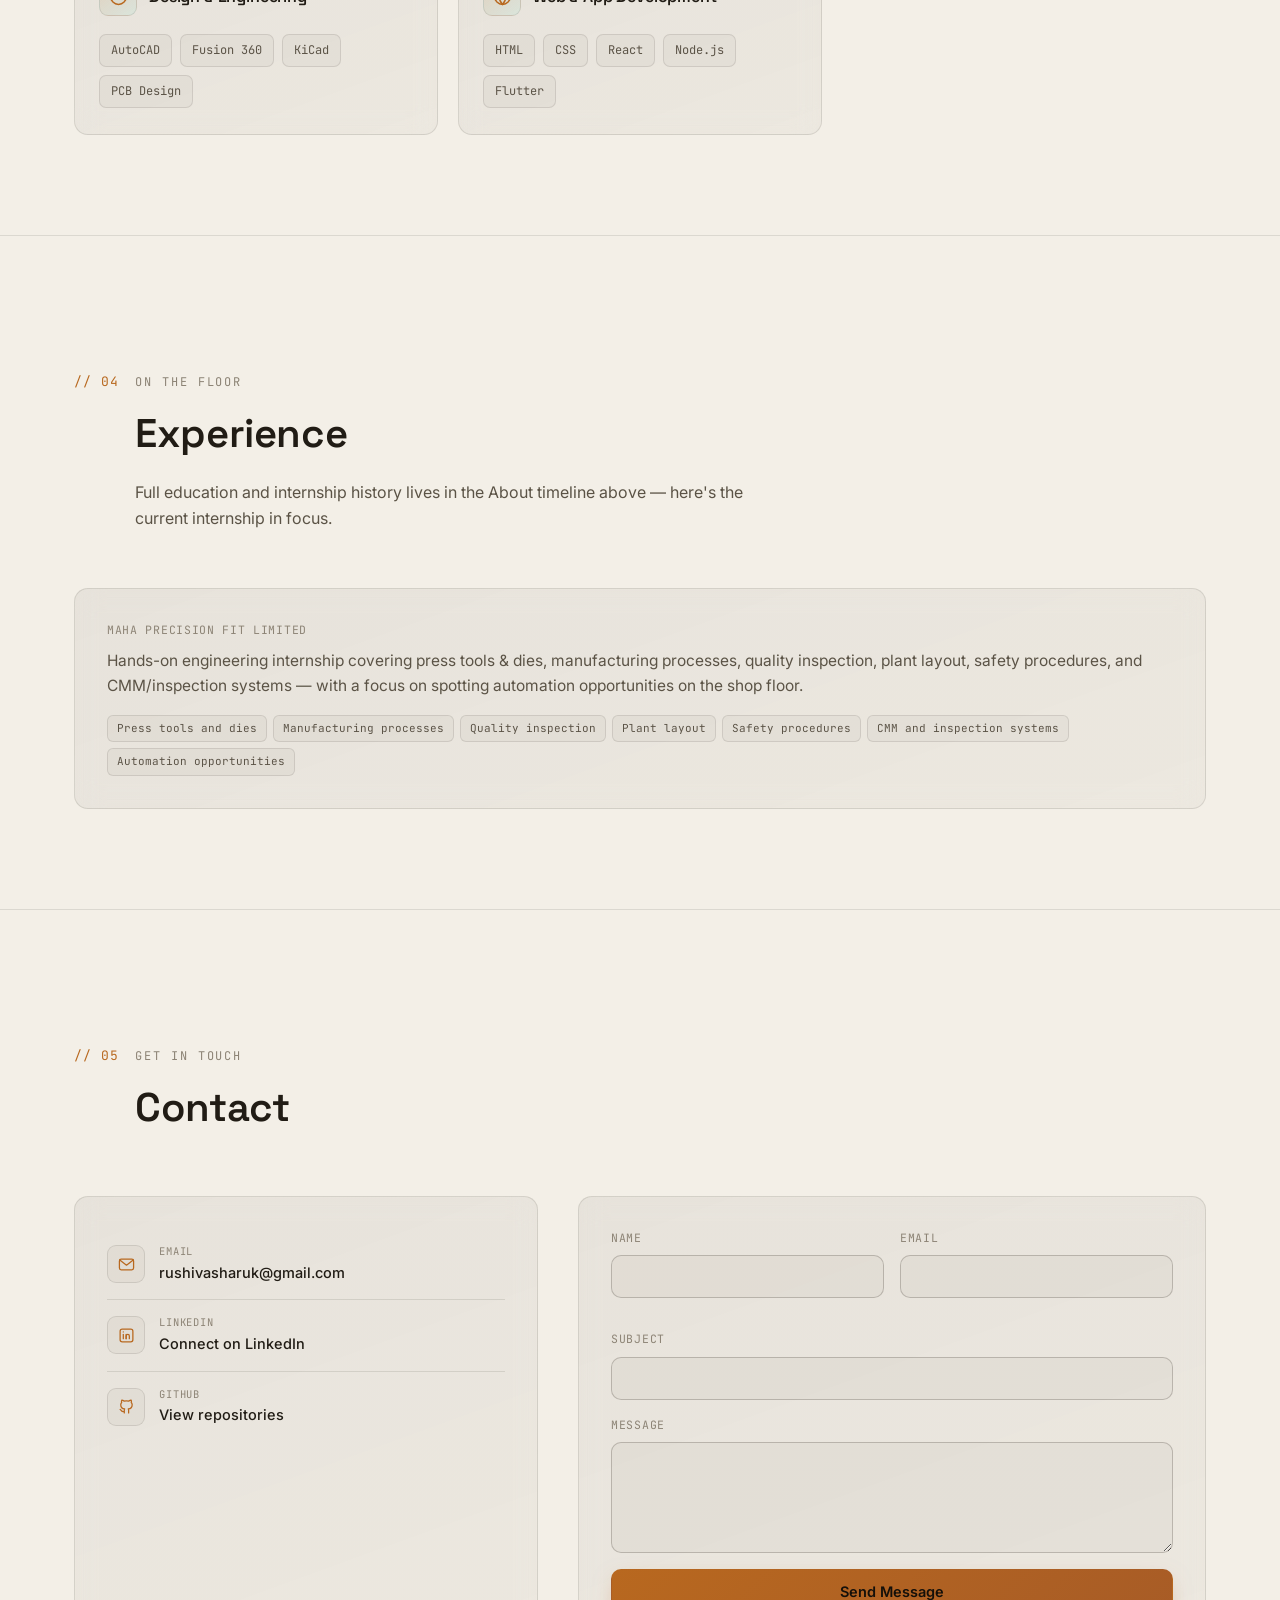
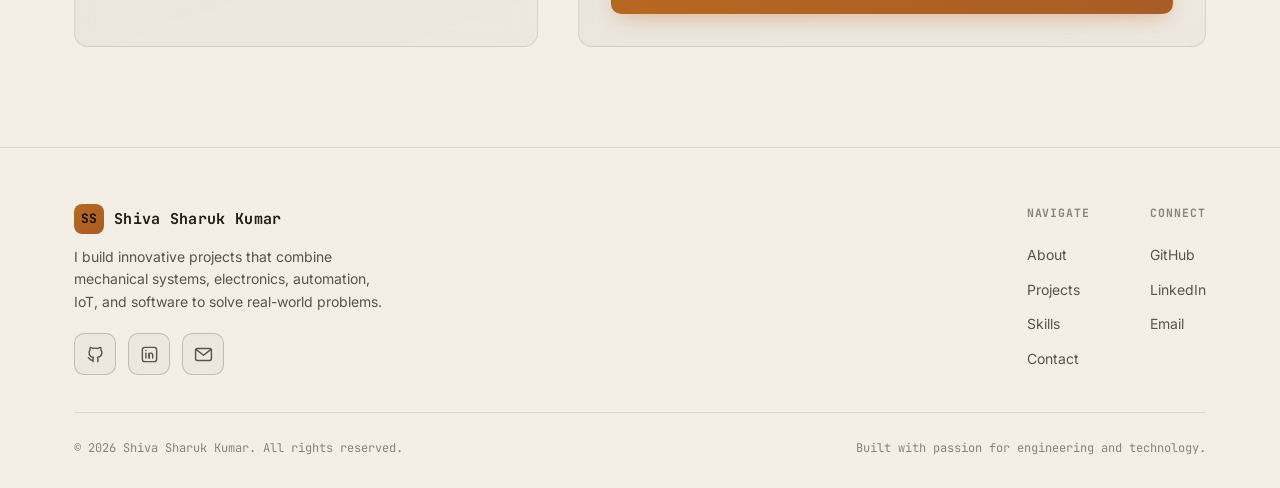
==== commit f1ec78d8: "initial commit" ====
--- a/preview.html
+++ b/preview.html
@@ -1576,14 +1576,14 @@
    ============================================================ */
 
 const PROFILE = {
-  name: "Shiva Sharuk Kumar",
+  name: "Shiva Sharuk Kumar S",
   title: "Mechatronics Engineering Student | Robotics & Automation Enthusiast | Developer",
   tagline: "I build innovative projects that combine mechanical systems, electronics, automation, IoT, and software to solve real-world problems.",
-  photo: "", // EDITABLE — path to your photo, e.g. "images/profile.jpg". Leave blank to keep the placeholder.
-  email: "your.email@example.com",           // EDITABLE
-  github: "https://github.com/yourusername", // EDITABLE
-  linkedin: "https://linkedin.com/in/yourusername", // EDITABLE
-  resumeUrl: "#",                             // EDITABLE — link to your resume PDF
+  photo: "images/profile.png", //  path to your photo, e.g. "images/profile.jpg". Leave blank to keep the placeholder.
+  email: "rushivasharuk@gmail.com",           // EDITABLE
+  github: "https://github.com/shivasharukkumar", // EDITABLE
+  linkedin: "https://www.linkedin.com/in/shivasharuk/", // EDITABLE
+  resumeUrl: "#",                             //  link to your resume PDF
   location: "Tamil Nadu, India",              // EDITABLE
   about: `I'm a Mechatronics Engineering student who likes taking a problem apart until
   it's mechanical, electrical, and software pieces — then rebuilding it as something
@@ -1643,17 +1643,17 @@
     order: 1,
     type: "education",
     title: "Higher Secondary Education", // EDITABLE
-    org: "Your School Name",             // EDITABLE
-    period: "20XX – 20XX",               // EDITABLE
-    description: "Completed higher secondary education with a focus on Mathematics and Physics.", // EDITABLE
+    org: "S A V Balakrishna Matriculation Higher Secondary School",             // EDITABLE
+    period: "2020 – 2024",               // EDITABLE
+    description: "Completed higher secondary education with a focus on Mathematics, Chemistry, Computer Science and Physics.", // EDITABLE
   },
   {
     id: "degree",
     order: 2,
     type: "education",
     title: "B.E. Mechatronics Engineering",
-    org: "Your College / University Name", // EDITABLE
-    period: "20XX – 20XX (Ongoing)",        // EDITABLE
+    org: "Kumaraguru College Of technology / Anna University", // EDITABLE
+    period: "2024 – 2028 (Ongoing)",        // EDITABLE
     description: "Currently pursuing a B.E. in Mechatronics Engineering, covering mechanical design, control systems, electronics, embedded programming, and automation.", // EDITABLE
   },
   {
@@ -1661,21 +1661,19 @@
     order: 3,
     type: "experience",
     title: "Engineering Intern",
-    org: "Maha Precision Fit Limited",
-    period: "EDITABLE — add dates",
-    description: "Hands-on exposure to press tools & dies, manufacturing processes, quality inspection, plant layout, safety procedures, and CMM/inspection systems, with a focus on identifying automation opportunities on the shop floor.",
+    org: "Balaj Engineering",
+    period: "June",
+    description: "Hands-on exposure to press tools & dies, manufacturing processes, quality inspection, plant layout, safety procedures, with a focus on identifying automation opportunities on the shop floor.",
     highlights: [
       "Press tools and dies",
       "Manufacturing processes",
       "Quality inspection",
       "Plant layout",
       "Safety procedures",
-      "CMM and inspection systems",
       "Automation opportunities in manufacturing",
     ],
   },
 ];
-
 
 
 /* ---------- PROJECTS ---------- */
@@ -1689,257 +1687,896 @@
     id: "smart-bridge-monitoring",
     title: "Smart Bridge Monitoring System",
     category: "iot",
-    tags: ["Embedded", "IoT"],
-    status: "In Progress", // EDITABLE
-    tech: ["ESP32", "Sensors", "C++", "IoT Dashboard"],
+    tags: ["Embedded", "IoT", "Structural Health Monitoring"],
+    status: "In Progress",
+    tech: [
+      "ESP32",
+      "C++",
+      "IoT",
+      "Strain Gauge",
+      "Load Cell",
+      "HX711",
+      "SW-420",
+      "DHT11",
+    ],
     image: "bridge",
-    thumbnail: "", // EDITABLE — path to a real project photo, e.g. "images/projects/bridge.jpg". Leave blank to keep the generated schematic thumbnail.
-    gallery: [], // EDITABLE — array of image paths for the project detail page, e.g. ["images/projects/bridge-1.jpg", "images/projects/bridge-2.jpg"]
-    shortDescription: "A sensor-based structural health monitoring system that tracks a bridge's condition in real time and flags anomalies before they become failures.",
-    overview: "EDITABLE — describe what this system monitors (e.g. strain, vibration, tilt, load) and why it matters for structural safety.",
-    problem: "EDITABLE — the real-world problem this addresses (e.g. delayed detection of structural stress/fatigue in bridges).",
-    solution: "EDITABLE — your approach: which sensors, how data is collected, how alerts are generated.",
+    thumbnail: "",
+    gallery: [],
+
+    shortDescription:
+      "An IoT-based structural health monitoring system designed to continuously monitor bridge conditions using multiple sensors and provide real-time data and alerts.",
+
+    overview:
+      "The Smart Bridge Monitoring System is an IoT-based structural health monitoring project designed to continuously observe important physical and environmental parameters of a bridge. The system uses an ESP32 as the central processing unit and collects data from multiple sensors. These include a strain gauge for detecting structural deformation, a load cell with an HX711 amplifier for measuring applied load, an SW-420 vibration sensor for detecting vibration activity, and a DHT11 sensor for monitoring temperature and humidity. The collected information can be transmitted through Wi-Fi to an IoT dashboard, allowing bridge conditions to be monitored remotely.",
+
+    objective:
+      "The main objective of this project is to develop a low-cost and scalable monitoring system that can continuously collect bridge condition data and identify potentially abnormal situations at an early stage. Instead of depending only on periodic manual inspections, the proposed system provides continuous sensor-based monitoring and helps make structural condition assessment more data-driven.",
+
+    problem:
+      "Bridges are continuously exposed to dynamic loads, vibrations, environmental changes, and long-term structural stress. Periodic inspections may not always detect temporary or developing problems between inspection cycles. Manual inspection can also be time-consuming and resource-intensive. A continuous monitoring system can provide additional information about structural behavior and help identify unusual changes earlier.",
+
+    solution:
+      "The proposed solution uses an ESP32-based IoT architecture to collect and process sensor data. The load cell and HX711 module measure changes in applied load, while the strain gauge can be used to observe structural strain. The SW-420 sensor detects vibration activity, and the DHT11 monitors temperature and humidity. The ESP32 processes the sensor readings and evaluates them against predefined threshold values. The data can then be transmitted through Wi-Fi to an IoT dashboard for remote visualization. When readings exceed specified limits, the system can generate an alert for further inspection.",
+
     features: [
-      "EDITABLE — e.g. real-time sensor data acquisition",
-      "EDITABLE — e.g. threshold-based alerting",
-      "EDITABLE — e.g. remote dashboard visualization",
-    ],
-    hardware: ["ESP32", "EDITABLE — sensors used (e.g. strain gauge, accelerometer, tilt sensor)"],
-    software: ["C++ / Arduino framework", "EDITABLE — dashboard / backend stack"],
-    howItWorks: "EDITABLE — step-by-step of the data flow from sensor to dashboard/alert.",
-    challenges: "EDITABLE — obstacles faced (e.g. sensor calibration, power, connectivity).",
-    future: "EDITABLE — planned improvements (e.g. solar power, ML-based anomaly detection).",
-    github: "",  // EDITABLE — add repo link
-    demo: "",    // EDITABLE — add live demo link if any
+      "Real-time bridge condition monitoring",
+      "Load measurement using load cell and HX711",
+      "Structural strain monitoring using strain gauge",
+      "Vibration detection using SW-420 sensor",
+      "Temperature and humidity monitoring using DHT11",
+      "ESP32-based sensor data processing",
+      "Wi-Fi-based IoT connectivity",
+      "Remote monitoring through an IoT dashboard",
+      "Threshold-based abnormal condition alerts",
+      "LED-based local warning indication",
+    ],
+
+    hardware: [
+      "ESP32 development board",
+      "Strain gauge",
+      "Load cell",
+      "HX711 load cell amplifier",
+      "SW-420 vibration sensor",
+      "DHT11 temperature and humidity sensor",
+      "LED indicators",
+      "Power supply",
+      "Connecting wires and prototype components",
+    ],
+
+    software: [
+      "C++",
+      "Arduino IDE",
+      "ESP32 Wi-Fi libraries",
+      "IoT dashboard",
+      "Sensor interface libraries",
+    ],
+
+    architecture:
+      "The system follows a sensor-to-dashboard monitoring architecture. Multiple sensors are connected to the ESP32, which acts as the central data acquisition and processing unit. Sensor readings are collected at regular intervals and processed locally. The ESP32 uses Wi-Fi connectivity to transmit the collected data to a remote IoT dashboard. The dashboard provides a visual representation of the sensor values and allows the user to monitor the bridge remotely.",
+
+    workflow: [
+      "Sensors are installed at selected monitoring points on the bridge model or structure.",
+      "The sensors continuously collect structural and environmental data.",
+      "The ESP32 reads the sensor values through its connected interfaces.",
+      "The collected readings are processed and converted into meaningful values.",
+      "The system compares important parameters with predefined threshold values.",
+      "If an abnormal reading is detected, the system activates the appropriate alert mechanism.",
+      "The sensor data is transmitted through Wi-Fi to the IoT dashboard.",
+      "The dashboard displays the live data for remote monitoring and analysis.",
+    ],
+
+    howItWorks:
+      "The system begins by collecting data from the connected sensors. The load cell measures the applied force and sends a small electrical signal to the HX711 amplifier, which converts the signal into a digital value that can be read by the ESP32. The strain gauge provides information related to structural deformation, while the SW-420 sensor detects vibration activity. The DHT11 provides temperature and humidity measurements. The ESP32 processes all sensor readings and checks whether they are within the expected operating range. The data is then transmitted through Wi-Fi to an IoT dashboard. If the measured values exceed predefined limits, the system can provide an alert to indicate that the structure requires further investigation.",
+
+    monitoringParameters: [
+      "Applied load",
+      "Structural strain",
+      "Vibration activity",
+      "Temperature",
+      "Humidity",
+    ],
+
+    alertConditions: [
+      "Load exceeding the configured safe threshold",
+      "Unusual vibration activity",
+      "Temperature exceeding the configured limit",
+      "Humidity exceeding the configured limit",
+      "Abnormal changes in structural strain",
+    ],
+
+    challenges:
+      "One of the major challenges was obtaining reliable sensor readings from low-cost sensors. Load cells and strain gauges require proper calibration to produce meaningful measurements. Vibration sensors can also generate noisy or inconsistent readings depending on the mounting position and surrounding conditions. Another challenge was maintaining reliable Wi-Fi communication while continuously transmitting sensor data. Selecting appropriate threshold values was also important because overly sensitive thresholds could generate false alerts.",
+
+    learning:
+      "This project provided practical experience in embedded systems, ESP32 programming, sensor interfacing, IoT communication, real-time data monitoring, sensor calibration, and basic structural health monitoring concepts. It also helped develop an understanding of how multiple sensors can be combined into a single IoT monitoring architecture.",
+
+    future:
+      "Future improvements include replacing basic vibration sensors with higher-accuracy accelerometers, adding tilt and displacement sensors, implementing solar-powered operation, adding GPS-based location information, storing historical sensor data in a cloud database, and developing a mobile application for notifications. Machine-learning-based anomaly detection could also be implemented to identify unusual structural behavior automatically instead of depending only on fixed threshold values.",
+
+    github: "",
+    demo: "",
   },
+
   {
     id: "maze-solver-robot",
     title: "Maze Solver Robot",
     category: "robotics",
-    tags: ["Robotics", "Embedded"],
-    status: "Completed", // EDITABLE
-    tech: ["Arduino", "IR/Ultrasonic Sensors", "C++"],
+    tags: ["Robotics", "Embedded", "Autonomous Navigation"],
+    status: "Completed",
+    tech: [
+      "Arduino",
+      "C++",
+      "IR Sensors",
+      "Ultrasonic Sensors",
+      "Motor Driver",
+      "DC Motors",
+    ],
     image: "maze",
-    thumbnail: "", // EDITABLE — path to a real project photo, e.g. "images/projects/maze.jpg". Leave blank to keep the generated schematic thumbnail.
-    gallery: [], // EDITABLE — array of image paths for the project detail page, e.g. ["images/projects/maze-1.jpg", "images/projects/maze-2.jpg"]
-    shortDescription: "An autonomous robot that navigates and solves a maze using sensor-based wall/path detection and a pathfinding algorithm.",
-    overview: "EDITABLE — describe the robot's chassis, sensing approach, and the maze-solving strategy used.",
-    problem: "EDITABLE — the challenge of autonomous navigation without human control.",
-    solution: "EDITABLE — sensor layout + algorithm (e.g. wall-following, flood-fill) used to solve the maze.",
+    thumbnail: "",
+    gallery: [],
+
+    shortDescription:
+      "An autonomous robotic system that detects walls and obstacles, makes navigation decisions, and solves a maze without continuous human control.",
+
+    overview:
+      "The Maze Solver Robot is an autonomous mobile robot designed to navigate through a maze by sensing its surroundings and making movement decisions automatically. The robot uses a microcontroller as its control unit, sensors to detect walls and obstacles, a motor driver to control the motors, and a mechanical chassis for movement. The project demonstrates the integration of sensing, decision-making, and motion control in an autonomous robotic system.",
+
+    objective:
+      "The objective of the project is to design and develop a robot capable of navigating a maze autonomously. The robot should detect walls and obstacles, determine the appropriate direction, control its motors accurately, and eventually reach the destination without continuous manual intervention.",
+
+    problem:
+      "Autonomous maze navigation requires a robot to understand its surroundings using limited sensor information. The robot must make navigation decisions in real time while dealing with sensor noise, motor speed differences, turning errors, and physical constraints of the robot chassis.",
+
+    solution:
+      "The robot uses IR and/or ultrasonic sensors to detect walls and obstacles. The Arduino processes the sensor readings and applies a maze-solving strategy such as wall-following or flood-fill. Based on the calculated direction, the Arduino controls the motor driver, which drives the DC motors. The robot continuously repeats the sensing, decision-making, and movement cycle until the maze is solved.",
+
     features: [
-      "EDITABLE — e.g. autonomous obstacle/wall detection",
-      "EDITABLE — e.g. real-time path decision making",
-      "EDITABLE — e.g. maze-solving algorithm implementation",
-    ],
-    hardware: ["Arduino Uno/Nano", "IR / Ultrasonic sensors", "Motor driver", "DC motors / chassis"],
-    software: ["C++ / Arduino IDE"],
-    howItWorks: "EDITABLE — describe the control loop: sense walls, decide direction, drive motors, repeat.",
-    challenges: "EDITABLE — e.g. sensor noise, turning accuracy, algorithm tuning.",
-    future: "EDITABLE — e.g. upgrade to LiDAR/camera-based navigation, add mapping.",
+      "Autonomous wall detection",
+      "Obstacle detection",
+      "Real-time navigation decisions",
+      "Sensor-based motor control",
+      "Maze-solving algorithm implementation",
+      "Autonomous movement",
+      "Motor speed and direction control",
+    ],
+
+    hardware: [
+      "Arduino Uno / Nano",
+      "IR sensors",
+      "Ultrasonic sensors",
+      "Motor driver",
+      "DC motors",
+      "Robot chassis",
+      "Wheels",
+      "Battery / power supply",
+    ],
+
+    software: [
+      "C++",
+      "Arduino IDE",
+      "Embedded control logic",
+      "Maze-solving algorithm",
+    ],
+
+    architecture:
+      "The robot follows a sense-process-act architecture. Sensors provide information about the environment. The Arduino processes the sensor readings and determines the next movement. The motor driver receives control signals from the Arduino and drives the motors. This creates a continuous feedback loop between the robot and its environment.",
+
+    workflow: [
+      "The robot starts at the designated starting point.",
+      "Sensors measure the walls and obstacles around the robot.",
+      "The Arduino reads and processes the sensor values.",
+      "The navigation algorithm determines the preferred direction.",
+      "The Arduino sends control signals to the motor driver.",
+      "The motors move the robot in the selected direction.",
+      "The robot repeats the sensing and navigation process.",
+      "The robot continues until it reaches the destination.",
+    ],
+
+    howItWorks:
+      "The robot continuously monitors the surrounding walls using its sensors. The sensor data is sent to the Arduino, which determines the current position of nearby walls. Based on the selected maze-solving algorithm, the controller decides whether the robot should move forward, turn left, turn right, or perform another navigation action. The motor driver controls the DC motors according to these commands. The process repeats continuously, allowing the robot to navigate the maze autonomously.",
+
+    algorithms: [
+      "Wall-following algorithm",
+      "Flood-fill algorithm",
+      "Path decision logic",
+    ],
+
+    challenges:
+      "The major challenges include obtaining accurate sensor readings, reducing sensor noise, maintaining consistent motor speeds, achieving accurate 90-degree turns, and tuning the navigation algorithm. Differences in motor performance can also cause the robot to deviate from its intended path.",
+
+    learning:
+      "This project provided practical experience in robotics, embedded programming, sensor interfacing, motor control, autonomous navigation, and algorithm development. It also improved understanding of how hardware and software work together in a mobile robotic system.",
+
+    future:
+      "Future improvements include adding wheel encoders for precise movement, implementing a complete flood-fill algorithm, adding mapping functionality, upgrading to LiDAR or camera-based navigation, and optimizing the robot to find the shortest path through the maze.",
+
     github: "",
     demo: "",
   },
+
   {
     id: "esp32-oled-assistant",
     title: "ESP32 Smart OLED Assistant",
     category: "embedded",
-    tags: ["Embedded", "IoT"],
-    status: "Completed", // EDITABLE
-    tech: ["ESP32", "OLED Display", "C++", "Wi-Fi"],
+    tags: ["Embedded", "IoT", "Smart Device"],
+    status: "Completed",
+    tech: [
+      "ESP32",
+      "OLED Display",
+      "C++",
+      "Wi-Fi",
+      "DHT11",
+      "NTP",
+      "Weather API",
+    ],
     image: "oled",
-    thumbnail: "", // EDITABLE — path to a real project photo, e.g. "images/projects/oled.jpg". Leave blank to keep the generated schematic thumbnail.
-    gallery: [], // EDITABLE — array of image paths for the project detail page, e.g. ["images/projects/oled-1.jpg", "images/projects/oled-2.jpg"]
-    shortDescription: "A compact desktop assistant built on ESP32 that displays live information (time, notifications, sensor data) on an OLED screen.",
-    overview: "EDITABLE — describe what information the assistant displays and its use case.",
-    problem: "EDITABLE — why a small always-on display assistant is useful.",
-    solution: "EDITABLE — how ESP32 + Wi-Fi + OLED come together to show live info.",
+    thumbnail: "",
+    gallery: [],
+
+    shortDescription:
+      "A compact ESP32-based smart desktop assistant that displays time, weather, sensor data, Wi-Fi information, and system information on an OLED display.",
+
+    overview:
+      "The ESP32 Smart OLED Assistant is a compact IoT-based desktop information system built around an ESP32 DevKit V1. The device uses a 128×64 SSD1306 OLED display to present multiple information pages, including a digital clock, indoor temperature and humidity, outdoor weather, Wi-Fi status, IP address, system information, and memory usage. A DHT11 sensor provides environmental data, while Wi-Fi connectivity enables online services and time synchronization.",
+
+    objective:
+      "The objective is to create a compact and interactive desktop assistant that provides useful information through a small OLED display. The project demonstrates ESP32 Wi-Fi connectivity, sensor integration, API communication, time synchronization, persistent configuration storage, and embedded user-interface design.",
+
+    problem:
+      "Important information such as time, weather, environmental conditions, and network status is often spread across different devices. A small always-on information display can provide this data in a single location without requiring users to constantly check a smartphone or computer.",
+
+    solution:
+      "The system combines the ESP32 with an SSD1306 OLED display, DHT11 sensor, TTP223 touch sensor, Wi-Fi connectivity, NTP time synchronization, and online weather information. The ESP32 manages multiple display pages and automatically cycles through them. Wi-Fi credentials can be stored using ESP32 Preferences, while a configuration portal can be used when network credentials need to be entered.",
+
     features: [
-      "EDITABLE — e.g. Wi-Fi connected clock/weather",
-      "EDITABLE — e.g. custom OLED UI screens",
-      "EDITABLE — e.g. notification display",
-    ],
-    hardware: ["ESP32", "SSD1306 OLED display", "EDITABLE — any additional sensors/buttons"],
-    software: ["C++ / Arduino framework", "EDITABLE — any APIs used (NTP, weather, etc.)"],
-    howItWorks: "EDITABLE — how the ESP32 fetches/reads data and renders it to the OLED.",
-    challenges: "EDITABLE — e.g. display library limitations, Wi-Fi reconnection handling.",
-    future: "EDITABLE — e.g. add touch input, more display modes, companion app.",
+      "Digital clock with NTP time synchronization",
+      "Indoor temperature monitoring",
+      "Indoor humidity monitoring",
+      "Outdoor weather information",
+      "Weather forecast display",
+      "Wi-Fi connection status",
+      "IP address display",
+      "System information display",
+      "Memory usage monitoring",
+      "Automatic Wi-Fi reconnection",
+      "Persistent Wi-Fi credential storage",
+      "Touch-based interaction",
+      "Multiple OLED information pages",
+    ],
+
+    hardware: [
+      "ESP32 DevKit V1",
+      "SSD1306 128×64 OLED display",
+      "DHT11 temperature and humidity sensor",
+      "TTP223 touch sensor",
+      "USB power supply",
+      "Connecting wires",
+    ],
+
+    software: [
+      "C++",
+      "Arduino IDE",
+      "ESP32 Wi-Fi libraries",
+      "NTP time synchronization",
+      "Weather API",
+      "Preferences / NVS",
+      "OLED display libraries",
+    ],
+
+    architecture:
+      "The ESP32 acts as the central controller. The DHT11 provides indoor environmental data, while the OLED displays processed information. Wi-Fi connects the ESP32 to online services for weather data and NTP time synchronization. Preferences storage maintains configuration data between restarts. The touch sensor provides an input mechanism for user interaction.",
+
+    workflow: [
+      "The ESP32 powers on and checks saved Wi-Fi credentials.",
+      "The device connects to the configured Wi-Fi network.",
+      "NTP synchronization obtains the current date and time.",
+      "The DHT11 sensor provides indoor temperature and humidity.",
+      "The ESP32 retrieves outdoor weather information.",
+      "The system processes all available information.",
+      "The OLED displays different information pages.",
+      "The device continuously monitors the Wi-Fi connection and reconnects when required.",
+    ],
+
+    howItWorks:
+      "After startup, the ESP32 attempts to connect to the stored Wi-Fi network. Once connected, it synchronizes the current time using NTP and retrieves weather information through an online API. The DHT11 sensor is read periodically to obtain indoor temperature and humidity. The OLED display cycles through multiple pages, showing information such as the clock, indoor conditions, outdoor weather, Wi-Fi status, IP address, system information, and memory usage. The ESP32 also monitors the network connection and attempts to reconnect if the connection is lost.",
+
+    challenges:
+      "The major challenges include maintaining reliable Wi-Fi connectivity, handling reconnection logic, managing online API requests, storing credentials securely, presenting multiple information types on a small OLED display, and designing a readable user interface within the limited 128×64 display resolution.",
+
+    learning:
+      "This project provided experience in ESP32 development, embedded user-interface design, OLED programming, Wi-Fi communication, API integration, NTP synchronization, sensor interfacing, persistent storage, and network error handling.",
+
+    future:
+      "Future improvements include adding more sensors, voice interaction, customizable themes, touch-based navigation, notifications, smart-home integration, a companion mobile application, and additional weather information. The system could also be expanded into a complete IoT home dashboard.",
+
     github: "",
     demo: "",
   },
+
   {
     id: "multiplayer-games-platform",
     title: "Multiplayer Games Platform",
     category: "web",
-    tags: ["Web Development"],
-    status: "In Progress", // EDITABLE
-    tech: ["JavaScript", "Node.js", "React", "WebSockets"],
+    tags: ["Web Development", "Real-Time Applications"],
+    status: "In Progress",
+    tech: [
+      "React",
+      "JavaScript",
+      "Node.js",
+      "Express",
+      "Socket.IO",
+      "WebSockets",
+    ],
     image: "games",
-    thumbnail: "", // EDITABLE — path to a real project photo, e.g. "images/projects/games.jpg". Leave blank to keep the generated schematic thumbnail.
-    gallery: [], // EDITABLE — array of image paths for the project detail page, e.g. ["images/projects/games-1.jpg", "images/projects/games-2.jpg"]
-    shortDescription: "A web platform where users can join rooms and play simple multiplayer games together in real time.",
-    overview: "EDITABLE — describe the platform: what games, how rooms/matchmaking work.",
-    problem: "EDITABLE — the need this platform fulfills (casual real-time multiplayer play in-browser).",
-    solution: "EDITABLE — the real-time architecture (e.g. WebSockets, room-based state sync).",
+    thumbnail: "images/projects/brave_screenshot_2vs2multiplayers.netlify.app.png",
+    gallery: [],
+
+    shortDescription:
+      "A real-time web gaming platform where users can create or join rooms and play simple multiplayer games directly in the browser.",
+
+    overview:
+      "The Multiplayer Games Platform is a web-based real-time gaming project designed to allow users to play casual multiplayer games together through browser-based rooms. The platform is designed around a room-based architecture where players can create or join a game using a unique room code. Real-time communication allows player actions and game states to be synchronized between connected clients.",
+
+    objective:
+      "The objective is to create an easy-to-use multiplayer gaming platform where users can start playing games directly from a web browser without installing additional software. The project also demonstrates real-time client-server communication and state synchronization.",
+
+    problem:
+      "Casual multiplayer games often require users to install applications or use separate gaming platforms. There is a need for a simple browser-based system that allows users to quickly create a room, invite another player, and play together in real time.",
+
+    solution:
+      "The platform uses a React frontend and Node.js backend. Socket.IO or WebSockets provide real-time communication between players. When a player creates a room, a unique room code is generated. Another player can join using that code. Game actions are sent to the server, validated, and synchronized with all players in the room.",
+
     features: [
-      "EDITABLE — e.g. real-time multiplayer rooms",
-      "EDITABLE — e.g. account/session handling",
-      "EDITABLE — e.g. in-browser gameplay with no installs",
-    ],
+      "Real-time multiplayer rooms",
+      "Room code-based joining",
+      "Browser-based gameplay",
+      "Real-time game state synchronization",
+      "Multiple casual multiplayer games",
+      "Responsive interface",
+      "Player connection handling",
+      "Client-server communication",
+    ],
+
+    games: [
+      "Tic-Tac-Toe",
+      "Connect Four",
+      "Dots and Boxes",
+      "Rock Paper Scissors",
+      "Memory Cards",
+    ],
+
     hardware: [],
-    software: ["React", "Node.js", "WebSockets", "EDITABLE — database used"],
-    howItWorks: "EDITABLE — client-server flow: connect, join room, sync game state, render.",
-    challenges: "EDITABLE — e.g. state synchronization, latency handling.",
-    future: "EDITABLE — e.g. add more games, matchmaking, leaderboards.",
+
+    software: [
+      "React",
+      "JavaScript",
+      "Node.js",
+      "Express",
+      "Socket.IO",
+      "WebSockets",
+      "Cloudflare Pages",
+      "Render / Railway",
+    ],
+
+    architecture:
+      "The platform follows a client-server architecture. The React frontend provides the user interface and game boards. The Node.js backend manages rooms and game state. Socket.IO provides real-time communication between clients and the server. The frontend can be hosted separately from the backend while communicating through an API and WebSocket connection.",
+
+    workflow: [
+      "A player opens the web application.",
+      "The player creates a new game room.",
+      "The server generates or assigns a room code.",
+      "A second player joins using the room code.",
+      "Both players connect to the same real-time room.",
+      "Players perform actions through the game interface.",
+      "Actions are sent to the server.",
+      "The server validates and broadcasts the updated game state.",
+      "Both players receive the updated state in real time.",
+      "The game continues until a winner is determined or the game ends.",
+    ],
+
+    howItWorks:
+      "When a player creates a room, the backend creates a unique room and waits for another player. The second player joins using the room code. Once both players are connected, the server maintains the current game state. When a player performs an action, the action is transmitted through Socket.IO to the backend. The server validates the action and broadcasts the updated state to the players. Each client then updates its interface to reflect the latest state.",
+
+    challenges:
+      "The main challenges include maintaining consistent game state between multiple clients, handling player disconnections, managing WebSocket connections, preventing invalid moves, dealing with network latency, and deploying the frontend and backend separately while maintaining reliable real-time communication.",
+
+    learning:
+      "This project provided experience in React development, Node.js backend development, real-time communication, WebSockets, Socket.IO, room management, game-state synchronization, deployment, and full-stack application architecture.",
+
+    future:
+      "Future improvements include user accounts, matchmaking, leaderboards, game history, private rooms, spectator mode, chat functionality, additional games, player statistics, improved reconnection handling, and scalable cloud infrastructure.",
+
     github: "",
-    demo: "",
+    demo: "https://2vs2multiplayers.netlify.app/",
   },
+
   {
     id: "smart-ride-booking",
     title: "Smart Ride Booking Application",
     category: "mobile",
-    tags: ["Mobile Apps"],
-    status: "In Progress", // EDITABLE
-    tech: ["Flutter", "Dart", "Firebase/API"],
+    tags: ["Mobile Apps", "Flutter", "Real-Time Applications"],
+    status: "In Progress",
+    tech: [
+      "Flutter",
+      "Dart",
+      "Node.js",
+      "Express",
+      "Socket.IO",
+      "OpenStreetMap",
+      "Geolocator",
+      "Dio",
+    ],
     image: "ride",
-    thumbnail: "", // EDITABLE — path to a real project photo, e.g. "images/projects/ride.jpg". Leave blank to keep the generated schematic thumbnail.
-    gallery: [], // EDITABLE — array of image paths for the project detail page, e.g. ["images/projects/ride-1.jpg", "images/projects/ride-2.jpg"]
-    shortDescription: "A ride-booking mobile app concept allowing users to request rides, track drivers, and manage trips.",
-    overview: "EDITABLE — describe app scope: rider flow, driver flow, or both.",
-    problem: "EDITABLE — the transportation/booking problem being addressed.",
-    solution: "EDITABLE — app architecture and key screens/flows.",
+    thumbnail: "",
+    gallery: [],
+
+    shortDescription:
+      "A Flutter-based ride-booking application concept that allows users to request rides, select locations, view maps, and receive real-time ride updates.",
+
+    overview:
+      "The Smart Ride Booking Application is a Flutter-based ride-booking application concept inspired by modern ride-hailing platforms. The project focuses primarily on the passenger-side experience and explores the architecture required for ride requests, location selection, map visualization, backend communication, and real-time ride status updates.",
+
+    objective:
+      "The objective is to develop a cross-platform mobile application that provides a convenient interface for users to request transportation and monitor their ride. The project also explores real-time communication between the mobile application and backend services.",
+
+    problem:
+      "Traditional transportation booking can involve phone calls, manual coordination, and uncertainty about vehicle availability. A digital ride-booking platform can simplify the process by allowing users to request rides, select pickup and destination locations, and monitor ride status from a mobile device.",
+
+    solution:
+      "The application uses Flutter and Dart to provide a cross-platform mobile interface. OpenStreetMap-based tools are used for map visualization, while Geolocator provides location-related functionality. Dio handles HTTP API communication, and Socket.IO is used for real-time communication between the application and backend server.",
+
     features: [
-      "EDITABLE — e.g. ride request and booking flow",
-      "EDITABLE — e.g. live location tracking",
-      "EDITABLE — e.g. fare estimation",
-    ],
+      "Ride request and booking flow",
+      "Pickup location selection",
+      "Destination selection",
+      "Map-based location visualization",
+      "Real-time ride status updates",
+      "Location services integration",
+      "Backend API communication",
+      "Socket.IO real-time communication",
+      "Cross-platform Flutter application",
+    ],
+
     hardware: [],
-    software: ["Flutter", "Dart", "EDITABLE — backend/API used"],
-    howItWorks: "EDITABLE — how a ride request travels from app to backend to driver.",
-    challenges: "EDITABLE — e.g. real-time location updates, state management.",
-    future: "EDITABLE — e.g. payment integration, ratings system.",
+
+    software: [
+      "Flutter",
+      "Dart",
+      "Node.js",
+      "Express",
+      "Socket.IO",
+      "OpenStreetMap",
+      "flutter_map",
+      "Geolocator",
+      "Dio",
+    ],
+
+    architecture:
+      "The application follows a mobile-client and backend-server architecture. The Flutter application provides the passenger interface. REST APIs handle standard application requests, while Socket.IO manages real-time events. OpenStreetMap provides map data and visualization, while Geolocator provides location information.",
+
+    workflow: [
+      "The user opens the mobile application.",
+      "The application obtains the user's current location.",
+      "The user selects or confirms a pickup location.",
+      "The user selects a destination.",
+      "The application calculates and sends the ride request to the backend.",
+      "The backend processes the request.",
+      "Real-time ride status updates are communicated through Socket.IO.",
+      "The application displays the current ride status and location information.",
+      "The ride continues until the trip is completed.",
+    ],
+
+    howItWorks:
+      "The passenger opens the application and selects a pickup point and destination using the map interface. The Flutter application sends the ride request to the Node.js backend through an HTTP API. The backend processes the request and manages the ride state. Socket.IO provides real-time communication for ride status and location updates. The mobile application receives these updates and refreshes the interface accordingly.",
+
+    challenges:
+      "The major challenges include implementing accurate location tracking, maintaining stable real-time connections, managing application state, integrating OpenStreetMap, handling backend connectivity, and ensuring that location updates are synchronized correctly between the application and server.",
+
+    learning:
+      "This project provided experience in Flutter mobile development, Dart programming, REST API integration, real-time Socket.IO communication, map integration, location services, state management, and mobile-backend architecture.",
+
+    future:
+      "Future improvements include developing a dedicated driver application, driver matching, fare calculation, payment integration, ratings and reviews, push notifications, ride history, emergency assistance, trip sharing, and improved real-time driver tracking.",
+
     github: "",
     demo: "",
   },
+
   {
     id: "hospital-prescription-management",
     title: "Hospital Prescription Management System",
     category: "web",
-    tags: ["Web Development"],
-    status: "Completed", // EDITABLE
-    tech: ["Web Stack", "Database"],
+    tags: ["Web Development", "Healthcare", "Database"],
+    status: "Completed",
+    tech: [
+      "React",
+      "Node.js",
+      "Express",
+      "Database",
+      "Authentication",
+      "Role-Based Access",
+    ],
     image: "hospital",
-    thumbnail: "", // EDITABLE — path to a real project photo, e.g. "images/projects/hospital.jpg". Leave blank to keep the generated schematic thumbnail.
-    gallery: [], // EDITABLE — array of image paths for the project detail page, e.g. ["images/projects/hospital-1.jpg", "images/projects/hospital-2.jpg"]
-    shortDescription: "A system for managing patient prescriptions digitally — reducing manual paperwork and prescription errors.",
-    overview: "EDITABLE — describe the system's scope (doctor, pharmacist, patient views).",
-    problem: "EDITABLE — issues with manual/paper-based prescription handling.",
-    solution: "EDITABLE — the digital workflow this system introduces.",
+    thumbnail: "images/projects/brave_screenshot_muruganhospital.netlify.app.png",
+    gallery: ["images/projects/Screenshot%202026-08-01%20212041.png","images/projects/Screenshot%202026-08-01%20211939.png"],
+
+    shortDescription:
+      "A digital hospital prescription management system designed to register patients, maintain prescription history, and provide role-based access for receptionists and doctors.",
+
+    overview:
+      "The Hospital Prescription Management System is a web-based application designed for Dr. Murugasen Hospital to digitally manage patient registration and prescription records. The system separates receptionist and doctor access. Receptionists can register patients and generate admission numbers, while authorized doctors can access complete patient profiles and previous prescription records.",
+
+    objective:
+      "The objective is to replace manual patient registration and paper-based prescription management with a structured digital system. The application aims to make patient information easier to search, improve prescription record management, and ensure that sensitive medical information is accessible only to authorized users.",
+
+    problem:
+      "Paper-based medical records can be difficult to organize and retrieve. Searching for previous prescriptions may take time, and manual record management can lead to misplaced documents or incomplete information. The system addresses these challenges by providing a centralized digital workflow.",
+
+    solution:
+      "The application provides separate workflows for receptionists and doctors. Receptionists register new patients and generate unique admission numbers such as DMH-2026-000001. Doctors authenticate through a secure login and can view patient profiles, access chronological prescription history, and create or update prescriptions.",
+
     features: [
-      "EDITABLE — e.g. digital prescription creation",
-      "EDITABLE — e.g. patient record lookup",
-      "EDITABLE — e.g. prescription history tracking",
-    ],
+      "Patient registration",
+      "Automatic admission number generation",
+      "Search by patient name",
+      "Search by phone number",
+      "Search by admission number",
+      "Secure doctor login",
+      "Role-based access control",
+      "Patient profile management",
+      "Chronological prescription history",
+      "Prescription creation and editing",
+      "Prescription printing",
+      "Prescription PDF download",
+    ],
+
+    roles: [
+      "Receptionist",
+      "Doctor",
+    ],
+
     hardware: [],
-    software: ["EDITABLE — frontend stack", "EDITABLE — backend/database used"],
-    howItWorks: "EDITABLE — describe the flow from doctor entry to pharmacy fulfillment.",
-    challenges: "EDITABLE — e.g. data validation, access control between roles.",
-    future: "EDITABLE — e.g. integration with pharmacy billing, analytics dashboard.",
+
+    software: [
+      "React / Web frontend",
+      "Node.js",
+      "Express",
+      "Database",
+      "Authentication system",
+      "Role-based access control",
+    ],
+
+    architecture:
+      "The system follows a role-based web application architecture. The frontend provides separate interfaces for receptionists and doctors. The backend handles authentication, patient records, and prescription operations. The database stores patient information and prescription history. Access control ensures that sensitive prescription records are available only to authorized doctors.",
+
+    workflow: [
+      "The receptionist logs into the system.",
+      "A new patient is registered.",
+      "The system generates a unique admission number.",
+      "The patient's basic details are stored in the database.",
+      "The receptionist can search patients using available search fields.",
+      "The doctor securely logs into the doctor portal.",
+      "The doctor searches for the patient.",
+      "The doctor views the patient's profile and previous prescriptions.",
+      "A new prescription can be created or an existing record can be updated.",
+      "The prescription can be printed or downloaded as a PDF.",
+    ],
+
+    howItWorks:
+      "When a patient visits the hospital, the receptionist registers the patient and the system generates a unique admission number. The patient can later be located using the name, phone number, or admission number. The doctor logs into a protected interface and searches for the patient. The doctor can view the complete patient profile and previous prescriptions in chronological order. After consultation, a new prescription can be entered and stored in the database. The prescription can then be printed or downloaded for the patient.",
+
+    challenges:
+      "The main challenges include implementing role-based access control, protecting prescription information, maintaining accurate patient records, validating registration data, ensuring secure authentication, and preventing unauthorized access to sensitive medical information.",
+
+    learning:
+      "This project provided experience in full-stack web application development, database management, authentication, role-based authorization, CRUD operations, search functionality, document generation, and healthcare workflow design.",
+
+    future:
+      "Future improvements include online appointment booking, patient login, pharmacy integration, digital medical reports, automated notifications, prescription analytics, doctor scheduling, patient history dashboards, and integration with a pharmacy billing system.",
+
     github: "",
-    demo: "",
+    demo: "https://muruganhospital.netlify.app/index.html",
   },
+
   {
     id: "pharmacy-billing-system",
     title: "Pharmacy Billing System",
     category: "web",
-    tags: ["Web Development"],
-    status: "Completed", // EDITABLE
-    tech: ["Web Stack", "Database"],
+    tags: ["Web Development", "Billing", "Inventory Management"],
+    status: "Completed",
+    tech: [
+      "Web Application",
+      "SQLite",
+      "Database",
+      "Billing",
+      "Inventory Management",
+    ],
     image: "pharmacy",
-    thumbnail: "", // EDITABLE — path to a real project photo, e.g. "images/projects/pharmacy.jpg". Leave blank to keep the generated schematic thumbnail.
-    gallery: [], // EDITABLE — array of image paths for the project detail page, e.g. ["images/projects/pharmacy-1.jpg", "images/projects/pharmacy-2.jpg"]
-    shortDescription: "A billing system for pharmacies to manage inventory, generate bills, and track sales.",
-    overview: "EDITABLE — describe the system's core purpose and users.",
-    problem: "EDITABLE — the inefficiency in manual pharmacy billing/inventory tracking.",
-    solution: "EDITABLE — how the system automates billing and stock tracking.",
+    thumbnail: "images/projects/brave_screenshot_muruganhospital.netlify.app.png",
+    gallery: ["images/projects/Screenshot%202026-08-01%20211939.png"],
+
+    shortDescription:
+      "A pharmacy billing and inventory management system designed to simplify medicine stock tracking, bill generation, and sales management.",
+
+    overview:
+      "The Pharmacy Billing System is designed to help pharmacies manage medicine inventory and generate customer bills efficiently. The system focuses on maintaining a local database of medicines, tracking available stock, generating bills, and maintaining sales records.",
+
+    objective:
+      "The objective is to automate common pharmacy operations such as medicine inventory management, billing, and sales tracking. The system is designed to reduce manual calculations, improve stock accuracy, and simplify day-to-day pharmacy operations.",
+
+    problem:
+      "Manual pharmacy billing and inventory management can be time-consuming and may result in calculation errors, incorrect stock counts, and difficulty tracking sales. A digital billing system can automate these processes and provide better visibility into inventory.",
+
+    solution:
+      "The system maintains a database containing medicine information such as name, type, quantity, and rate. Pharmacy staff can select medicines while preparing a bill, specify quantities, and automatically calculate the total. Once the sale is completed, the system records the transaction and updates the stock quantity.",
+
     features: [
-      "EDITABLE — e.g. inventory management",
-      "EDITABLE — e.g. automated bill generation",
-      "EDITABLE — e.g. sales/stock reports",
-    ],
+      "Medicine inventory management",
+      "Medicine name and rate database",
+      "Medicine stock tracking",
+      "Automated bill calculation",
+      "Automated bill generation",
+      "Automatic stock quantity updates",
+      "Sales record management",
+      "Medicine search",
+      "Local database storage",
+    ],
+
     hardware: [],
-    software: ["EDITABLE — frontend stack", "EDITABLE — backend/database used"],
-    howItWorks: "EDITABLE — flow from adding stock to generating a customer bill.",
-    challenges: "EDITABLE — e.g. stock sync accuracy, receipt formatting.",
-    future: "EDITABLE — e.g. barcode scanning, low-stock alerts.",
+
+    software: [
+      "Windows desktop application",
+      "SQLite database",
+      "Billing interface",
+      "Inventory management module",
+      "Database management system",
+    ],
+
+    architecture:
+      "The application uses a local database architecture suitable for pharmacy operations. The billing interface communicates with the local SQLite database to retrieve medicine information, update stock, and store sales records. This approach allows the application to operate locally without requiring a dedicated external database server.",
+
+    workflow: [
+      "The pharmacy staff adds medicines to the inventory.",
+      "Medicine names, rates, and stock quantities are stored in the database.",
+      "A customer purchases one or more medicines.",
+      "The staff searches and selects the required medicines.",
+      "The required quantities are entered.",
+      "The system calculates the total bill.",
+      "The sale is recorded.",
+      "The stock quantity is automatically reduced.",
+      "The final bill can be generated for the customer.",
+    ],
+
+    howItWorks:
+      "The pharmacy first maintains a database of available medicines. When a customer purchases a medicine, the staff searches for the product and selects the required quantity. The system retrieves the medicine rate and calculates the total amount. After the transaction is confirmed, the system records the sale and updates the remaining inventory. This process helps maintain accurate stock records while reducing manual billing calculations.",
+
+    challenges:
+      "The major challenges include maintaining accurate stock quantities, handling medicine database updates, preventing incorrect billing calculations, managing local database records, and designing an interface that allows pharmacy staff to complete billing operations quickly.",
+
+    learning:
+      "This project provided experience in database-driven application development, inventory management, billing logic, SQLite database integration, CRUD operations, data validation, and desktop application workflows.",
+
+    future:
+      "Future improvements include barcode scanning, medicine expiry-date tracking, low-stock alerts, GST calculation, printable invoices, supplier management, sales analytics, database backup and restore, multi-user support, and integration with the hospital prescription management system.",
+
     github: "",
-    demo: "",
+    demo: "https://muruganhospital.netlify.app/index.html",
   },
+
   {
     id: "predictive-maintenance-system",
     title: "Predictive Maintenance System",
     category: "aiml",
-    tags: ["AI/ML", "Automation"],
-    status: "Concept", // EDITABLE
-    tech: ["Python", "Machine Learning", "Sensors"],
+    tags: ["AI/ML", "Automation", "Predictive Maintenance"],
+    status: "Concept",
+    tech: [
+      "Python",
+      "Machine Learning",
+      "LSTM",
+      "Sensors",
+      "ACS712",
+      "IoT",
+    ],
     image: "predictive",
-    thumbnail: "", // EDITABLE — path to a real project photo, e.g. "images/projects/predictive.jpg". Leave blank to keep the generated schematic thumbnail.
-    gallery: [], // EDITABLE — array of image paths for the project detail page, e.g. ["images/projects/predictive-1.jpg", "images/projects/predictive-2.jpg"]
-    shortDescription: "A system that predicts equipment failure in advance using sensor data and machine learning, reducing unplanned downtime.",
-    overview: "EDITABLE — describe the target equipment/process and the data used to predict failure.",
-    problem: "EDITABLE — the cost of unplanned downtime / reactive maintenance.",
-    solution: "EDITABLE — the ML approach (e.g. classification/regression on sensor readings) used to predict failure.",
+    thumbnail: "",
+    gallery: [],
+
+    shortDescription:
+      "A predictive maintenance concept that combines industrial sensor data and machine learning to identify abnormal equipment behavior and predict potential failures.",
+
+    overview:
+      "The Predictive Maintenance System is an industrial automation and machine-learning concept focused on monitoring equipment health using sensor data. The system can collect parameters such as motor current, vibration, temperature, and other operating conditions. Machine-learning techniques can then be used to analyze time-series data and identify abnormal behavior or potential equipment failures.",
+
+    objective:
+      "The objective is to explore how sensor data and machine learning can be combined to move from reactive maintenance toward predictive maintenance. By identifying abnormal patterns before equipment failure, maintenance activities can potentially be planned more effectively.",
+
+    problem:
+      "Unexpected equipment failures can cause production downtime, maintenance costs, and reduced productivity. Reactive maintenance only responds after a failure occurs, while predictive maintenance attempts to identify early warning signs and estimate potential equipment problems before a major failure occurs.",
+
+    solution:
+      "The proposed system collects real-time industrial sensor data and uses machine-learning techniques to analyze equipment behavior. An ACS712 sensor can monitor motor current, while vibration and temperature sensors provide additional condition-monitoring information. The collected time-series data can be processed and analyzed using machine-learning models, including LSTM networks, to identify abnormal operating patterns and predict potential failures.",
+
     features: [
-      "EDITABLE — e.g. sensor data collection pipeline",
-      "EDITABLE — e.g. failure prediction model",
-      "EDITABLE — e.g. maintenance alert dashboard",
-    ],
-    hardware: ["EDITABLE — sensors used (vibration, temperature, current, etc.)"],
-    software: ["Python", "EDITABLE — ML libraries used (e.g. scikit-learn, TensorFlow)"],
-    howItWorks: "EDITABLE — data flow from sensor to model to alert.",
-    challenges: "EDITABLE — e.g. labeled failure data scarcity, model accuracy.",
-    future: "EDITABLE — e.g. real hardware deployment, model retraining pipeline.",
+      "Industrial sensor data collection",
+      "Motor current monitoring",
+      "Vibration monitoring",
+      "Temperature monitoring",
+      "Condition monitoring",
+      "Anomaly detection",
+      "Machine-learning-based failure prediction",
+      "Time-series analysis",
+      "Predictive maintenance alerts",
+    ],
+
+    hardware: [
+      "ESP32 / Microcontroller",
+      "ACS712 current sensor",
+      "Vibration sensor",
+      "Temperature sensor",
+      "Industrial equipment under monitoring",
+    ],
+
+    software: [
+      "Python",
+      "Machine Learning",
+      "LSTM",
+      "TensorFlow / Keras",
+      "Data analysis tools",
+      "Data visualization tools",
+    ],
+
+    architecture:
+      "The system follows a sensor-to-machine-learning architecture. Sensors collect real-time equipment data and transmit it to a processing system. The data is stored and prepared for analysis. A machine-learning model analyzes historical and real-time patterns. The output of the model can be used to identify abnormal conditions and generate maintenance alerts.",
+
+    workflow: [
+      "Sensors are installed on the equipment being monitored.",
+      "Current, vibration, temperature, and other parameters are collected.",
+      "The sensor data is transmitted to a processing system.",
+      "The collected data is stored for analysis.",
+      "The raw data is cleaned and preprocessed.",
+      "Relevant features are extracted from the sensor data.",
+      "The machine-learning model analyzes the data.",
+      "The model identifies abnormal patterns or predicts potential failure.",
+      "A maintenance alert can be generated when abnormal behavior is detected.",
+    ],
+
+    howItWorks:
+      "Sensors continuously monitor the operating condition of industrial equipment. The ACS712 can provide motor current information, while additional sensors can measure vibration and temperature. The collected data is transmitted to a processing system and stored as time-series information. After preprocessing, the data is provided to a machine-learning model. An LSTM model can be explored for analyzing sequential patterns in the data. When the model detects patterns associated with abnormal operation or potential failure, the system can generate an alert for maintenance personnel.",
+
+    challenges:
+      "The main challenges include collecting sufficient high-quality sensor data, obtaining accurately labeled failure datasets, dealing with sensor noise, selecting meaningful features, achieving reliable model accuracy, and deploying machine-learning models for real-time industrial monitoring.",
+
+    learning:
+      "This project provides experience in industrial condition monitoring, sensor data acquisition, Python programming, data preprocessing, machine learning, time-series analysis, LSTM models, and predictive maintenance concepts.",
+
+    future:
+      "Future improvements include deploying the system on real industrial machines, integrating additional sensors, developing a real-time monitoring dashboard, implementing automated model retraining, adding edge AI capabilities, improving failure prediction accuracy, and integrating alerts with industrial automation systems.",
+
     github: "",
     demo: "",
   },
+
   {
     id: "sinthana",
     title: "Sinthana சிந்தனை — Live Classroom Polling Platform",
     category: "web",
-    tags: ["Web Development"],
+    tags: ["Web Development", "Real-Time Applications", "Education Technology"],
     status: "Completed",
-    tech: ["React", "Vite", "Tailwind CSS", "Socket.IO", "Node.js", "Express", "PostgreSQL", "Firebase Auth"],
+    tech: [
+      "React",
+      "Vite",
+      "Tailwind CSS",
+      "Socket.IO",
+      "Node.js",
+      "Express",
+      "PostgreSQL",
+      "Firebase Auth",
+    ],
     image: "sinthana",
-    thumbnail: "", // EDITABLE — path to a real project photo, e.g. "images/projects/sinthana.jpg". Leave blank to keep the generated schematic thumbnail.
-    gallery: [], // EDITABLE — array of image paths for the project detail page, e.g. ["images/projects/sinthana-1.jpg", "images/projects/sinthana-2.jpg"]
-    shortDescription: "A real-time, Mentimeter-style classroom polling platform — hosts run live multiple-choice, poll, true/false, rating, word-cloud, and Q&A questions while students join by code or QR and answer instantly from their phones.",
-    overview: "\"Sinthana\" (சிந்தனை, Tamil for \"thought\") is a full-stack live audience-response app built from scratch: a React/Vite client for hosts and students, and a Node/Express/Socket.IO backend backed by PostgreSQL, with Google Sign-In through Firebase so every answer can be traced back to a named participant.",
-    problem: "Classroom engagement tools like Mentimeter cover this workflow well but are closed, paid platforms. The goal was to build the same live-polling loop — host creates a question, a room full of students answer in real time, results appear instantly — end-to-end myself: authentication, real-time transport, scoring, and the database schema behind it.",
-    solution: "Hosts create a session and get a 6-digit join code plus a scannable QR. Students sign in with Google and join the session; each question the host opens is broadcast over a Socket.IO room and answers stream back live, rendered as charts (multiple choice/poll/rating), a true/false split, or a live word cloud. Because every user is authenticated, the host can click into any result and see exactly which student gave which answer.",
+    thumbnail: "images/projects/Screenshot%202026-08-01%20211532.png",
+    gallery: ["images/projects/Screenshot%202026-08-01%20211702.png"],
+
+    shortDescription:
+      "A real-time, Mentimeter-style classroom polling platform where hosts run interactive questions while students join using a code or QR and answer instantly from their devices.",
+
+    overview:
+      "\"Sinthana\" (சிந்தனை, Tamil for \"thought\") is a full-stack live audience-response platform designed for classrooms and interactive sessions. The application allows hosts to create live sessions and interactive questions while students join using a 6-digit code or QR code. The platform supports multiple question formats and provides real-time results through Socket.IO. Google Sign-In through Firebase Authentication allows responses to be associated with named participants.",
+
+    objective:
+      "The objective of Sinthana is to create a complete real-time classroom interaction platform that allows teachers or hosts to engage students through live questions, polls, quizzes, and feedback. The project aims to combine authentication, real-time communication, scoring, visualization, and database management into a single full-stack application.",
+
+    problem:
+      "Classroom engagement can be difficult when students are passive participants. Existing audience-response platforms can provide interactive polling, but many are closed or paid services. The goal of Sinthana was to develop a complete live-polling platform from scratch where a host can create questions, students can respond instantly, and results can be displayed in real time.",
+
+    solution:
+      "Hosts create a session and receive a 6-digit join code and QR code. Students authenticate using Google and join the session. Questions are broadcast through Socket.IO, and students submit their responses through the client application. The server validates, scores, and stores responses in PostgreSQL. Live results are transmitted back to the host and displayed using charts, progress indicators, word clouds, and other visualizations.",
+
     features: [
-      "Six question types: multiple choice, poll, true/false, rating, word cloud, and Q&A",
-      "Google Sign-In (Firebase) — every answer is tied to a real, named participant for host drill-down",
-      "Join by 6-digit code or by scanning a QR code (auto-joins if already signed in)",
-      "Optional countdown timers that are enforced server-side, not just in the UI, so a slow or disconnected student's tab can't stall the question",
-      "Speed + accuracy scoring on questions with a marked correct answer, with full points for fast correct answers decaying toward a floor as time runs out",
-      "Host-only leaderboard ranking participants by total points across the session",
-      "Live \"X of Y answered\" progress bar while a question is open",
-      "CSV export of every response for a session",
-      "Access control: only the session host can view the roster, drill into named answers, or export data; student emails are hidden from other students",
-    ],
+      "Multiple-choice questions",
+      "Poll questions",
+      "True/false questions",
+      "Rating questions",
+      "Word cloud questions",
+      "Q&A questions",
+      "Google Sign-In using Firebase Authentication",
+      "6-digit session joining code",
+      "QR-based session joining",
+      "Real-time question broadcasting",
+      "Real-time answer synchronization",
+      "Server-side countdown timer enforcement",
+      "Speed and accuracy scoring",
+      "Host-only leaderboard",
+      "Live answered participant progress",
+      "CSV response export",
+      "Role-based access control",
+      "Student email privacy",
+    ],
+
+    questionTypes: [
+      "Multiple Choice",
+      "Poll",
+      "True / False",
+      "Rating",
+      "Word Cloud",
+      "Q&A",
+    ],
+
     hardware: [],
+
     software: [
-      "React 18 + Vite + Tailwind CSS (client)",
-      "Recharts for live result visualizations",
-      "Socket.IO client + server for real-time session/host rooms",
-      "Node.js + Express REST API",
-      "PostgreSQL — users, sessions, questions, participants, and answers tables",
-      "Firebase Authentication (Google Sign-In) verified server-side with firebase-admin",
-    ],
-    howItWorks: "A host creates a session and questions through the dashboard; the server assigns a join code and opens a Socket.IO room (session:<id> for everyone, session:<id>:host for host-only events). Students authenticate with Google, join by code or QR, and submit answers that the server validates, scores, and stores against their user ID. Results are pushed back over the socket in real time to redraw the host's charts and the live progress bar; final standings are computed from the answers table for the leaderboard tab.",
-    challenges: "Enforcing question timers on the server (not just the client) so results stay fair even if a student's connection lags; tracing every answer back to a specific person without ever exposing student emails to other students, only to the host in the drill-down view; and working around a browser Cross-Origin-Opener-Policy warning that can interfere with Firebase's Google sign-in popup.",
-    future: "A PATCH endpoint to rename a session or reorder questions by drag-and-drop; reconnect/resume support so a student who refreshes mid-question sees their previous answer again; rate limiting on the join and answer endpoints; and an .xlsx export option (one sheet per question) alongside the current CSV export.",
-    github: "",
-    demo: "",
+      "React 18",
+      "Vite",
+      "Tailwind CSS",
+      "Recharts",
+      "Socket.IO Client",
+      "Socket.IO Server",
+      "Node.js",
+      "Express",
+      "PostgreSQL",
+      "Firebase Authentication",
+      "firebase-admin",
+    ],
+
+    architecture:
+      "Sinthana follows a full-stack real-time web application architecture. The React and Vite frontend provides interfaces for hosts and students. The Node.js and Express backend provides REST APIs for application operations. Socket.IO handles real-time communication between clients and server. PostgreSQL stores users, sessions, questions, participants, and answers. Firebase Authentication provides Google Sign-In, while firebase-admin verifies authentication tokens on the server.",
+
+    workflow: [
+      "The host signs into the platform.",
+      "The host creates a new live session.",
+      "The server generates a 6-digit join code.",
+      "A QR code is generated for convenient joining.",
+      "Students sign in using Google Authentication.",
+      "Students join the session using the code or QR code.",
+      "The host opens a question.",
+      "The question is broadcast to all connected students through Socket.IO.",
+      "Students submit their answers.",
+      "The server validates and stores the responses.",
+      "The server calculates scores when applicable.",
+      "Live results are sent to the host.",
+      "The host views charts and participant progress.",
+      "The final leaderboard and response data are available after the session.",
+    ],
+
+    howItWorks:
+      "A host creates a session and adds questions through the dashboard. The server assigns a unique join code and creates Socket.IO rooms for the session and host-only events. Students authenticate with Google and join using the code or QR code. When the host opens a question, it is broadcast to all connected students. Students submit their answers, which are validated by the server and stored against their authenticated user ID. For scored questions, the server calculates points based on correctness and response time. Results are transmitted back to the host in real time, updating charts and the live progress indicator. At the end of the session, the platform can calculate participant standings and export response data.",
+
+    scoringSystem:
+      "For questions with a marked correct answer, the platform uses speed and accuracy-based scoring. Correct answers receive points based on response speed, with the score decreasing as the available response time is consumed. This encourages students to answer both correctly and quickly.",
+
+    accessControl:
+      "The platform separates host and student permissions. The host can view the participant roster, inspect named responses, access the leaderboard, and export session data. Students can participate in the session but cannot access private information belonging to other participants. Student email addresses are protected from other students.",
+
+    challenges:
+      "One of the major challenges was enforcing question timers on the server rather than relying only on the client. This helps maintain fairness when students have slow or unstable connections. Another challenge was connecting each answer to a specific authenticated participant while preventing student emails from being exposed to other students. Implementing role-based access control and handling browser Cross-Origin-Opener-Policy behavior affecting Firebase Google Sign-In popups were also important technical challenges.",
+
+    learning:
+      "This project provided extensive experience in full-stack web development, React, Vite, Tailwind CSS, Node.js, Express, PostgreSQL, Firebase Authentication, Socket.IO, real-time application architecture, REST APIs, database design, authentication, authorization, data visualization, scoring systems, and deployment-related problem solving.",
+
+    future:
+      "Future improvements include adding session renaming, drag-and-drop question reordering, reconnect and resume support for students who refresh during an active question, rate limiting for join and answer endpoints, XLSX export with separate sheets for each question, improved analytics, question banks, reusable quizzes, teacher dashboards, and advanced classroom performance reports.",
+
+    github: "https://github.com/shivasharukkumar/mentimeter-clone-1",
+    demo: "https://sinthana.pages.dev/",
   },
 ];
 
@@ -2243,11 +2880,20 @@
   function galleryBlock(p) {
     if (p.gallery && p.gallery.length) {
       const imgs = p.gallery
-        .map((src, i) => `<img src="${src}" alt="${p.title} photo ${i + 1}" loading="lazy" class="gallery-img" />`)
+        .map((src, i) => `<img src="${src}" alt="${p.title} photo ${i + 1}" loading="lazy" class="gallery-img" onerror="this.style.display='none'" />`)
         .join("");
       return detailBlock("Gallery", `<div class="gallery-grid">${imgs}</div>`);
     }
     return detailBlock("Gallery", `<div class="gallery-placeholder">${icon("image")}<div style="margin-top:10px">Editable — add project photos here</div></div>`);
+  }
+
+  // Optional rich fields — only rendered when a project actually provides them,
+  // so simpler project entries stay exactly as before.
+  function optP(p, key, label) {
+    return p[key] ? detailBlock(label, `<p>${p[key]}</p>`) : "";
+  }
+  function optList(p, key, label) {
+    return p[key] && p[key].length ? listBlock(label, p[key]) : "";
   }
 
   function renderProjectDetail(id) {
@@ -2273,15 +2919,27 @@
       </div>
 
       ${detailBlock("Overview", `<p>${p.overview}</p>`)}
+      ${optP(p, "objective", "Objective")}
       ${detailBlock("Problem Statement", `<p>${p.problem}</p>`)}
       ${detailBlock("Solution", `<p>${p.solution}</p>`)}
+      ${optP(p, "architecture", "Architecture")}
+      ${optList(p, "workflow", "Workflow")}
       ${listBlock("Key Features", p.features)}
+      ${optList(p, "questionTypes", "Question Types")}
+      ${optList(p, "games", "Games Included")}
+      ${optList(p, "roles", "User Roles")}
       ${listBlock("Hardware Used", p.hardware)}
       ${listBlock("Software Used", p.software)}
       ${detailBlock("How It Works", `<p>${p.howItWorks}</p>`)}
+      ${optP(p, "scoringSystem", "Scoring System")}
+      ${optP(p, "accessControl", "Access Control")}
+      ${optList(p, "monitoringParameters", "Monitoring Parameters")}
+      ${optList(p, "alertConditions", "Alert Conditions")}
+      ${optList(p, "algorithms", "Algorithms Used")}
       ${galleryBlock(p)}
       ${detailBlock("Demo Video", `<div class="video-placeholder">${icon("play")}<div>Editable — embed a demo video link here</div></div>`)}
       ${detailBlock("Challenges", `<p>${p.challenges}</p>`)}
+      ${optP(p, "learning", "What I Learned")}
       ${detailBlock("Future Improvements", `<p>${p.future}</p>`)}
     `;
     overlay.classList.add("is-open");
@@ -2361,7 +3019,14 @@
 
     if (PROFILE.photo) {
       const frame = document.getElementById("portraitFrame");
-      frame.innerHTML = `<img src="${PROFILE.photo}" alt="${PROFILE.name}" loading="lazy" />`;
+      const original = frame.innerHTML;
+      const img = document.createElement("img");
+      img.src = PROFILE.photo;
+      img.alt = PROFILE.name;
+      img.loading = "lazy";
+      img.onerror = () => { frame.innerHTML = original; };
+      frame.innerHTML = "";
+      frame.appendChild(img);
     }
   }
 
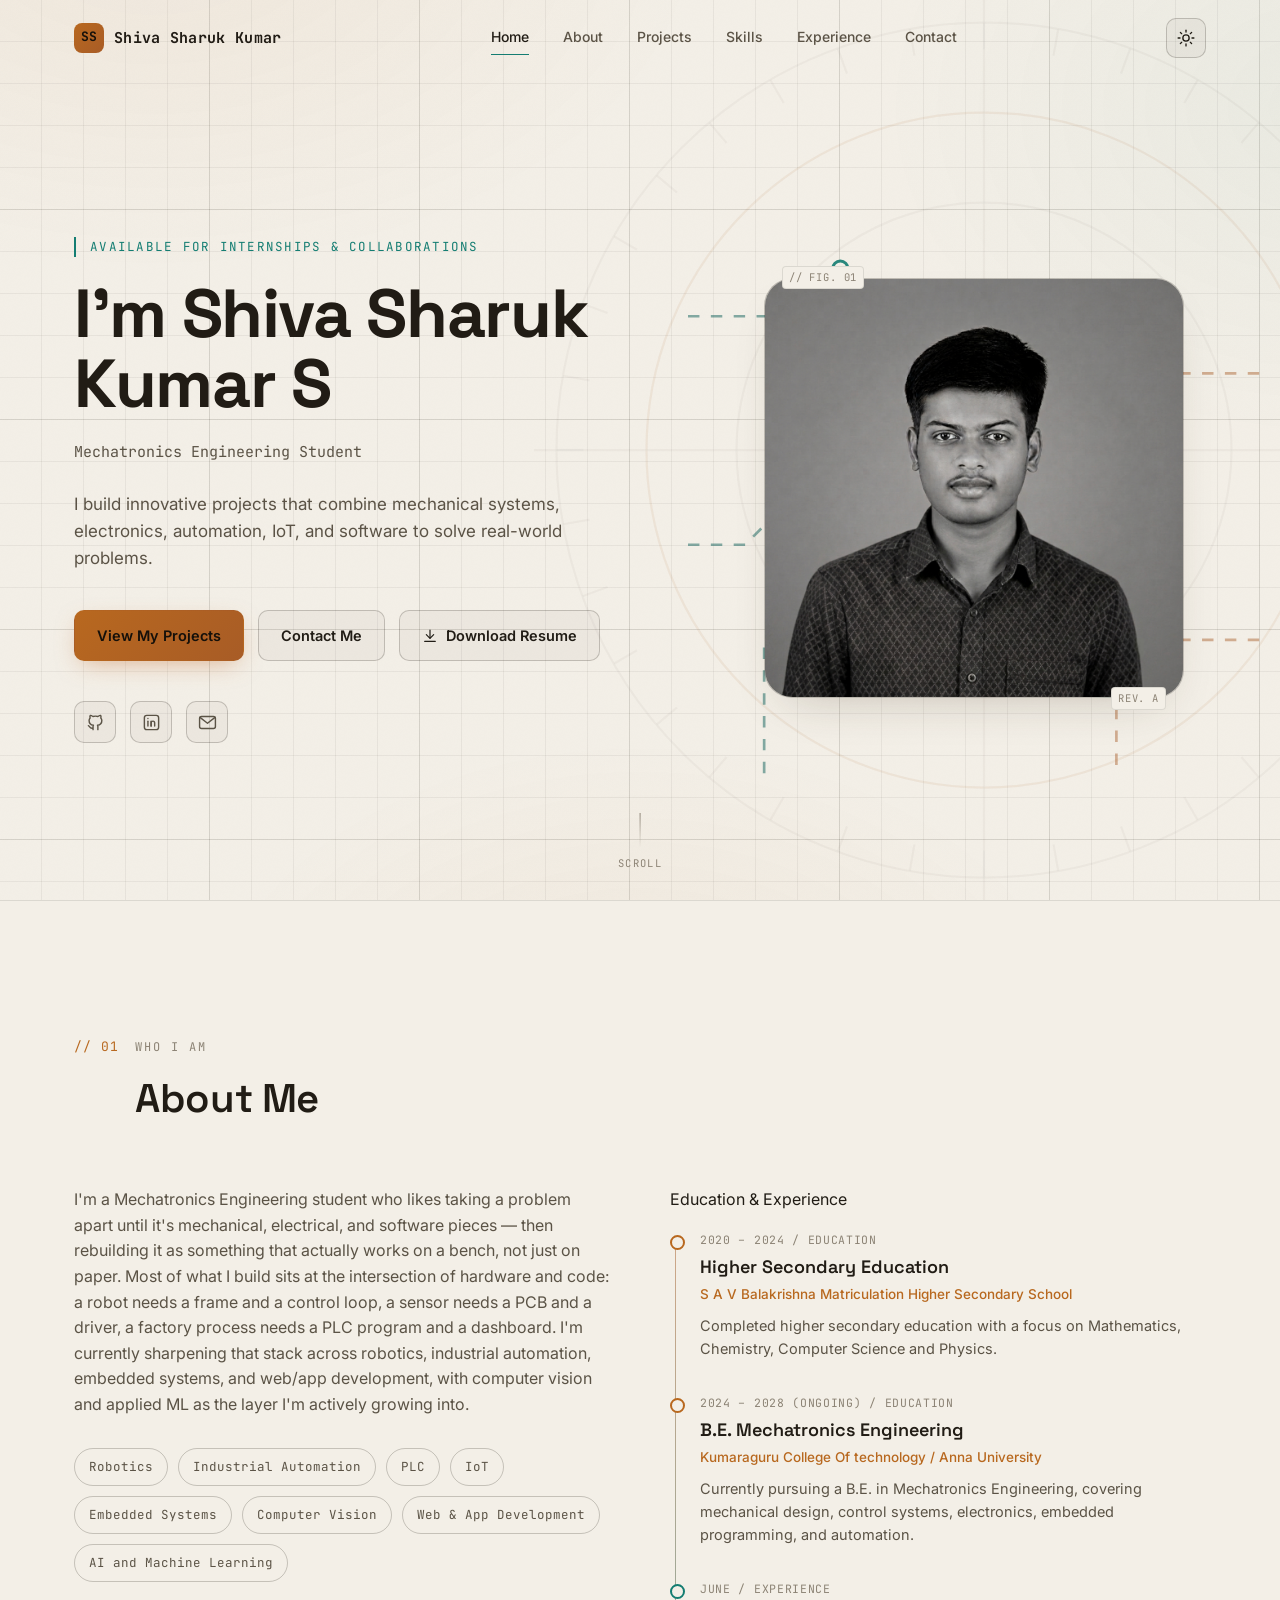
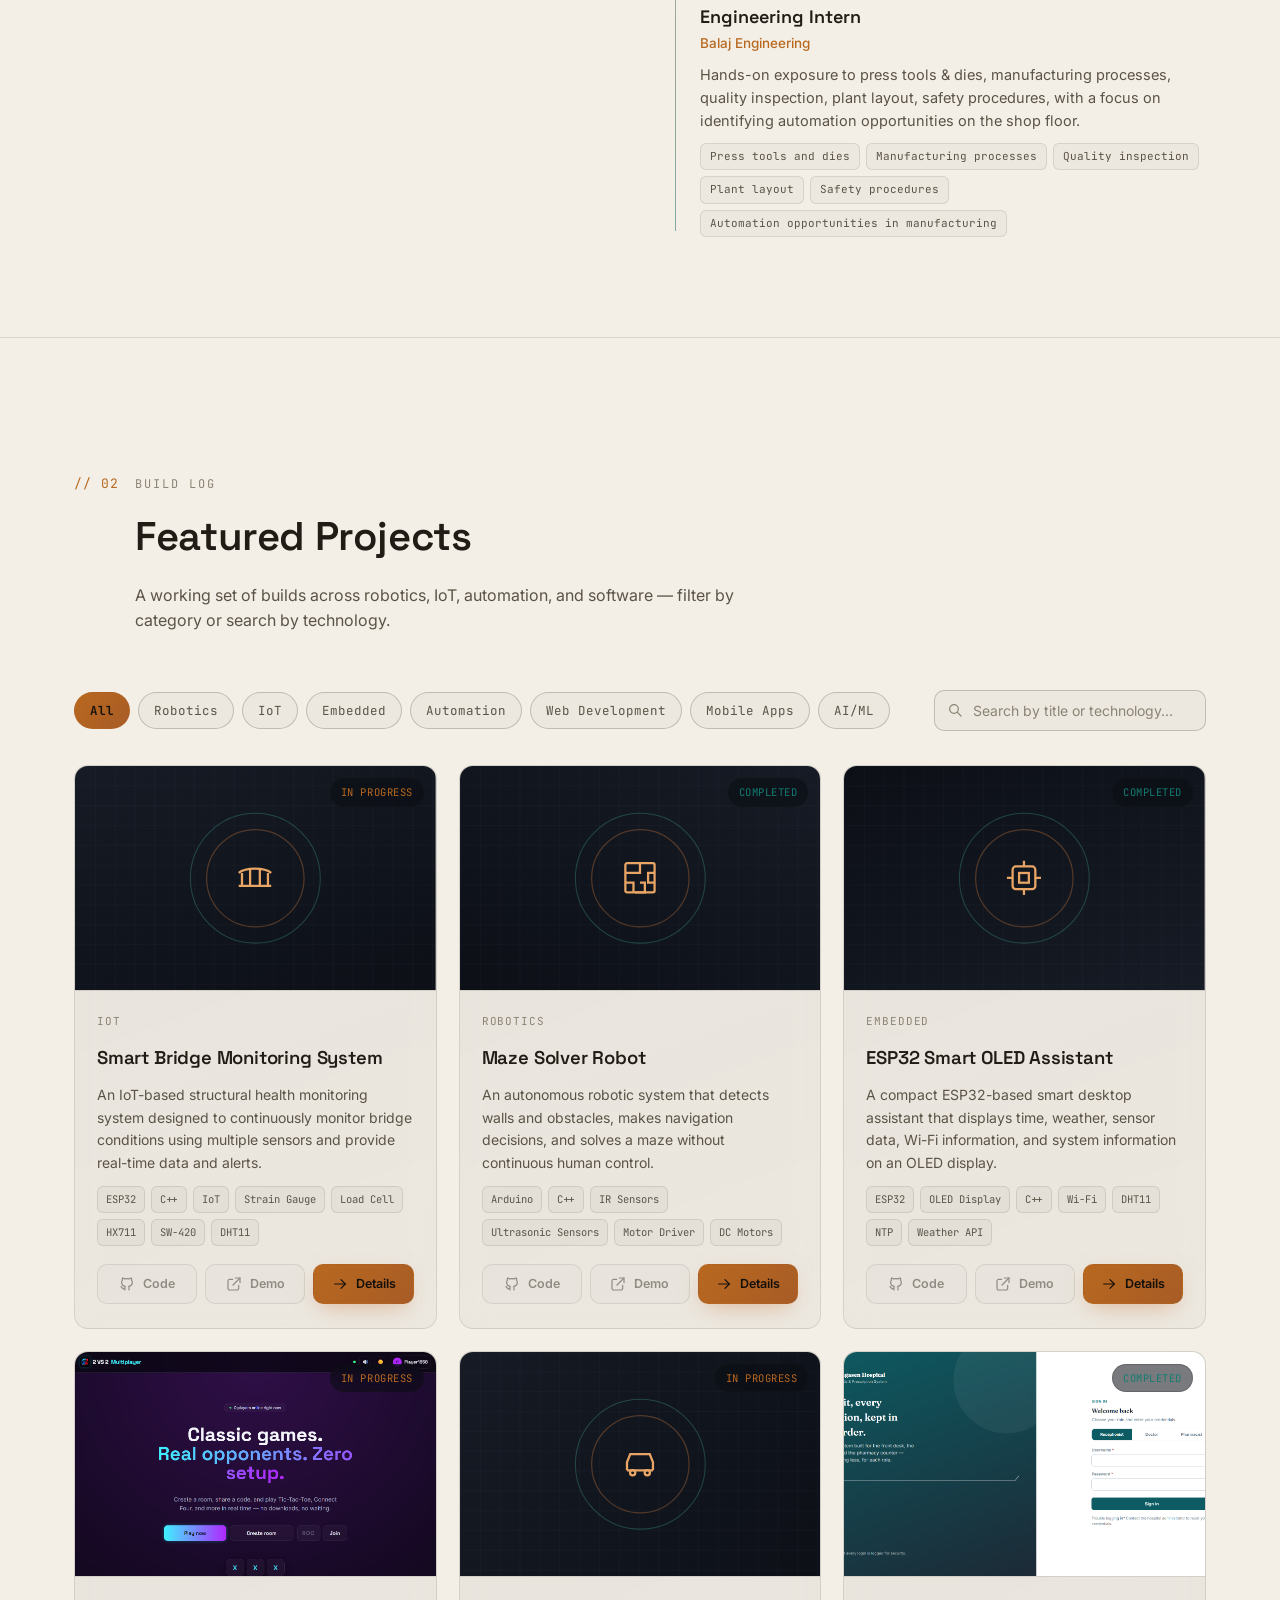
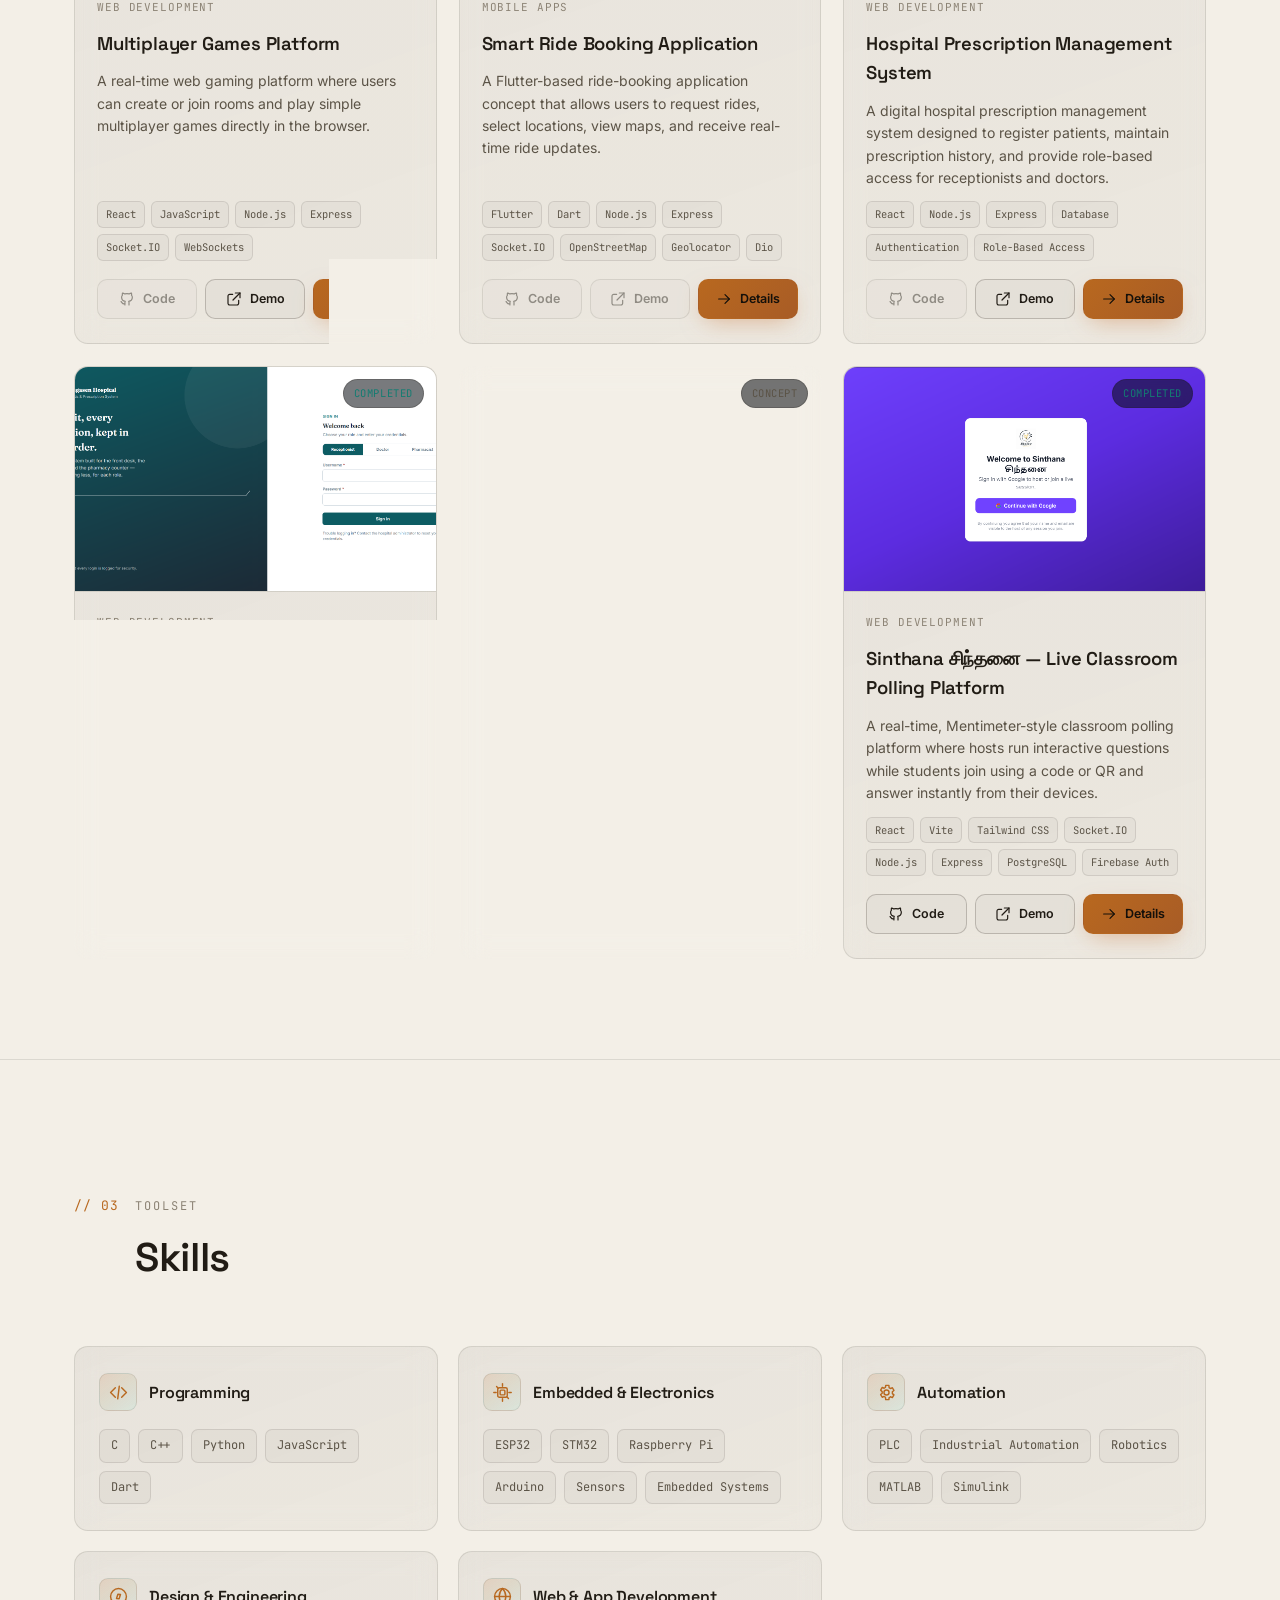
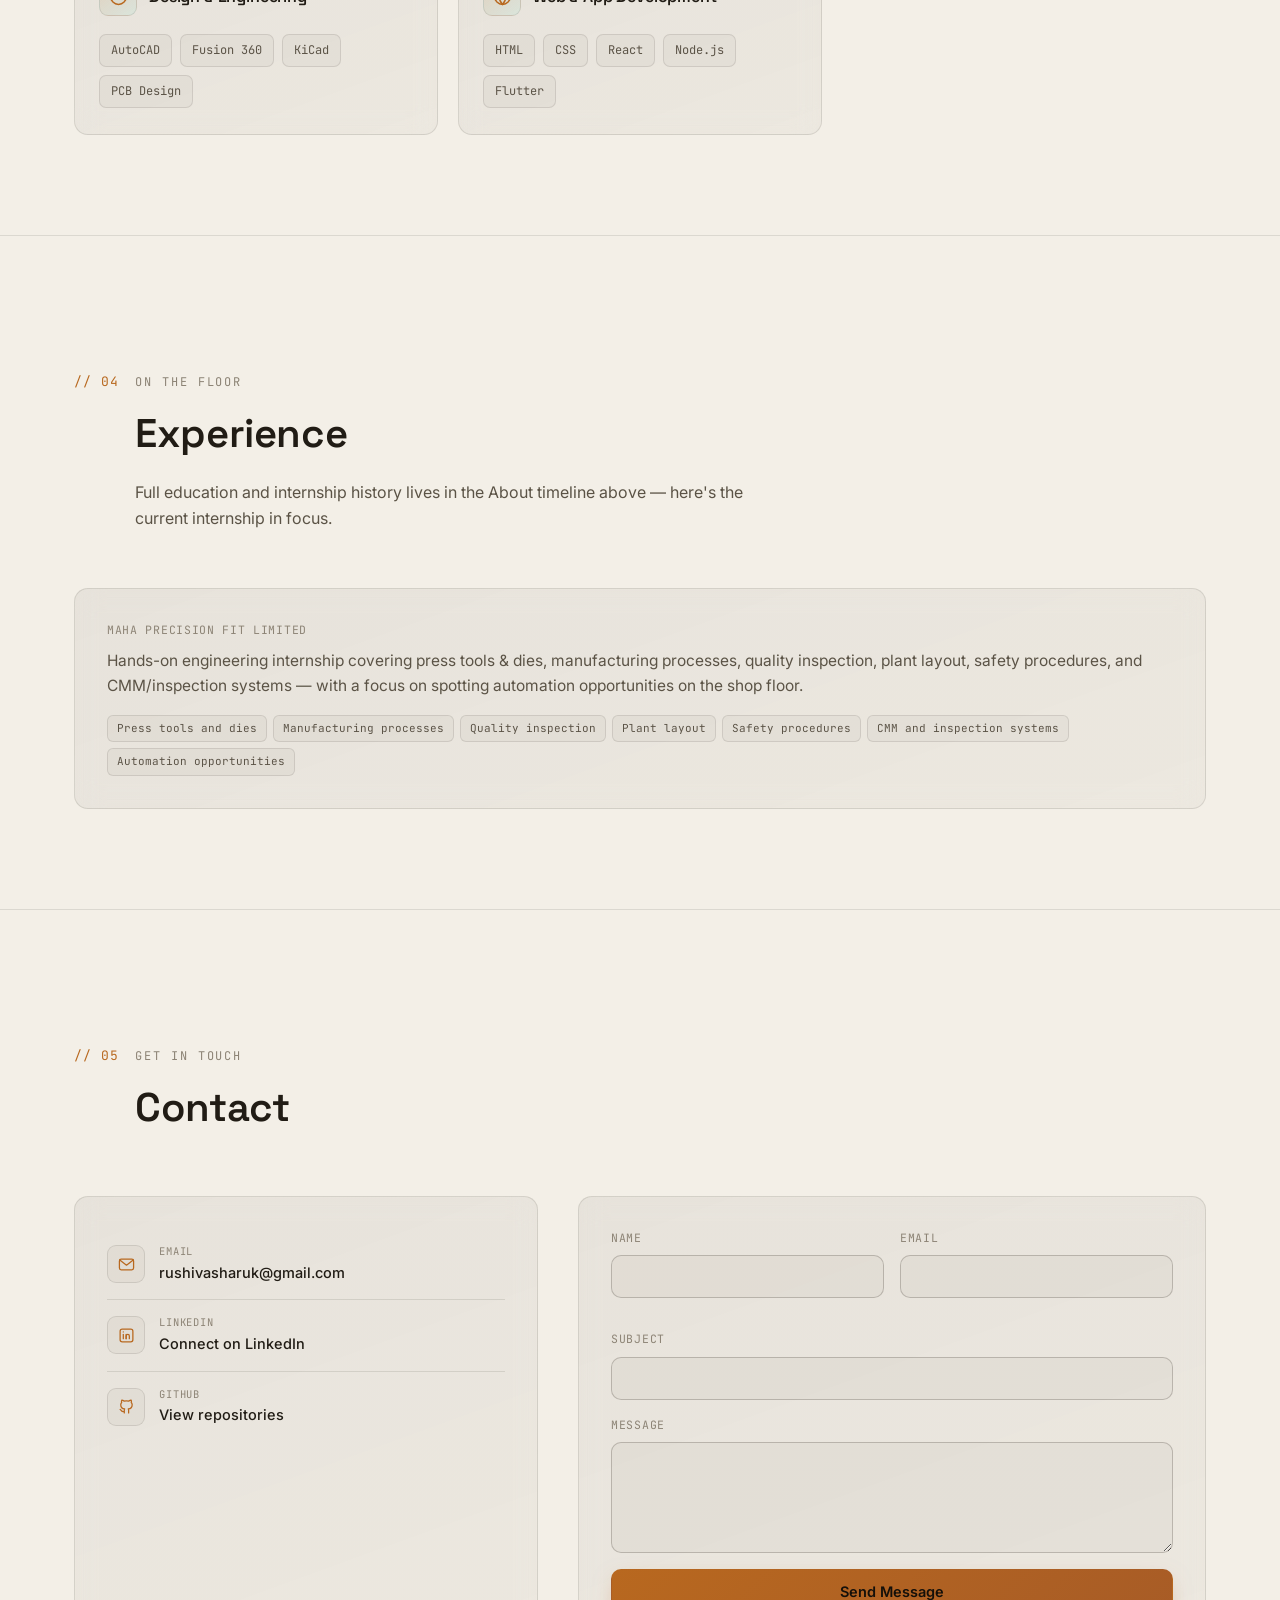
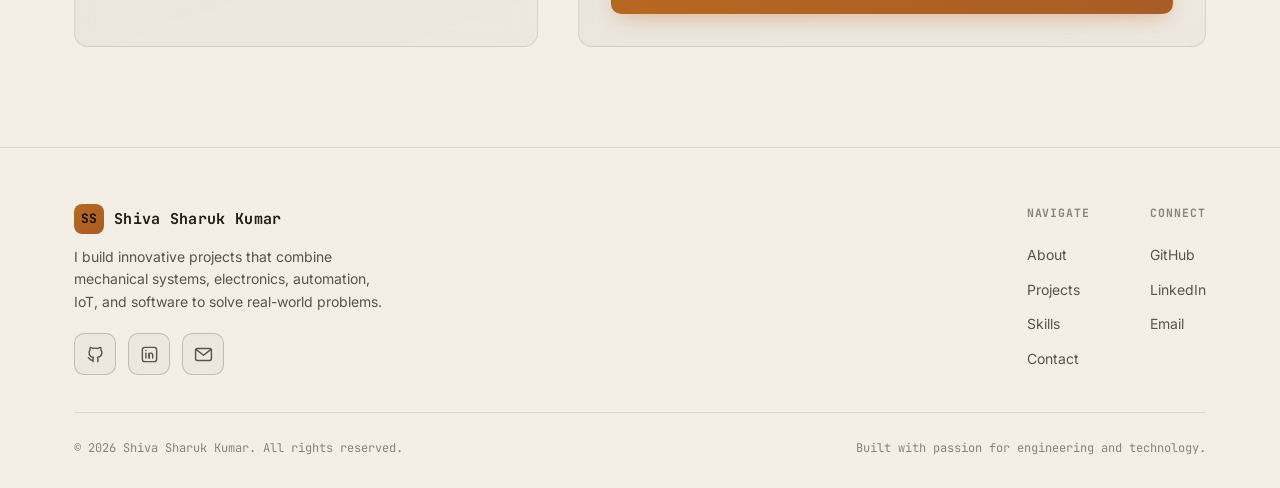
==== commit 0a91dd5d: "initial commit" ====
--- a/preview.html
+++ b/preview.html
@@ -277,15 +277,27 @@
   border: 1px solid transparent;
   transition: transform .25s var(--ease), background .25s var(--ease), border-color .25s var(--ease), box-shadow .25s var(--ease);
   white-space: nowrap;
-}
-.btn svg { width: 16px; height: 16px; flex-shrink: 0; }
+  position: relative;
+  overflow: hidden;
+}
+.btn svg { width: 16px; height: 16px; flex-shrink: 0; transition: transform .3s var(--ease); }
 .btn:active { transform: scale(0.97); }
+.btn:hover svg { transform: translateX(2px); }
 
 .btn-primary {
   background: linear-gradient(135deg, var(--copper-bright), var(--copper));
   color: #14100a;
   box-shadow: 0 8px 24px -8px rgba(200,121,62,0.55);
 }
+.btn-primary::before {
+  content: "";
+  position: absolute;
+  inset: 0;
+  background: linear-gradient(115deg, transparent 30%, rgba(255,255,255,0.45) 50%, transparent 70%);
+  transform: translateX(-120%);
+  transition: transform .6s var(--ease);
+}
+.btn-primary:hover::before { transform: translateX(120%); }
 .btn-primary:hover { transform: translateY(-2px); box-shadow: 0 12px 30px -8px rgba(200,121,62,0.65); }
 
 .btn-ghost {
@@ -459,6 +471,37 @@
   gap: 40px;
   align-items: center;
 }
+
+@keyframes heroFadeUp {
+  from { opacity: 0; transform: translateY(18px); }
+  to { opacity: 1; transform: translateY(0); }
+}
+.hero-copy > * {
+  opacity: 0;
+  animation: heroFadeUp .8s var(--ease) forwards;
+}
+.hero-copy > .hero-eyebrow  { animation-delay: .05s; }
+.hero-copy > .hero-name     { animation-delay: .15s; }
+.hero-copy > .hero-role     { animation-delay: .28s; }
+.hero-copy > .hero-desc     { animation-delay: .4s; }
+.hero-copy > .hero-actions  { animation-delay: .52s; }
+.hero-copy > .hero-social   { animation-delay: .64s; }
+
+.hero-visual {
+  opacity: 0;
+  animation: heroFadeUp 1s var(--ease) forwards;
+  animation-delay: .3s;
+}
+
+.hero-role .type-cursor {
+  display: inline-block;
+  width: 1px;
+  margin-left: 2px;
+  background: var(--cyan);
+  animation: caretBlink 1s step-end infinite;
+}
+@keyframes caretBlink { 0%, 100% { opacity: 1; } 50% { opacity: 0; } }
+
 .hero-eyebrow {
   display: inline-flex;
   align-items: center;
@@ -565,6 +608,11 @@
   place-items: center;
   overflow: hidden;
   box-shadow: var(--shadow-soft);
+  animation: portraitFloat 6s ease-in-out infinite;
+}
+@keyframes portraitFloat {
+  0%, 100% { transform: translateY(0); }
+  50% { transform: translateY(-8px); }
 }
 .portrait-placeholder {
   display: flex;
@@ -2773,8 +2821,8 @@
     const sorted = [...TIMELINE].sort((a, b) => a.order - b.order);
     el.innerHTML = sorted
       .map(
-        (item) => `
-      <div class="timeline-item type-${item.type} reveal">
+        (item, i) => `
+      <div class="timeline-item type-${item.type} reveal" style="transition-delay:${i * 90}ms">
         <div class="timeline-period">${item.period} / ${item.type === "education" ? "Education" : "Experience"}</div>
         <div class="timeline-title">${item.title}</div>
         <div class="timeline-org">${item.org}</div>
@@ -2796,9 +2844,9 @@
     return "status-" + status.toLowerCase().replace(/\s+/g, "-");
   }
 
-  function projectCard(p) {
+  function projectCard(p, i) {
     return `
-    <article class="project-card glass reveal" data-id="${p.id}">
+    <article class="project-card glass reveal" data-id="${p.id}" style="transition-delay:${(i % 9) * 55}ms">
       <div class="project-thumb">
         ${projectThumbSVG(p)}
         <span class="project-status ${statusClass(p.status)}">${p.status}</span>
@@ -2841,7 +2889,7 @@
         </div>`;
       return;
     }
-    grid.innerHTML = list.map(projectCard).join("");
+    grid.innerHTML = list.map((p, i) => projectCard(p, i)).join("");
     initReveal();
   }
 
@@ -2988,6 +3036,52 @@
     });
   }
 
+  /* ---------------- Hero role typewriter (cycles through the "|"-separated titles) ---------------- */
+  function startRoleTypewriter(roleParts) {
+    const el = document.getElementById("heroRole");
+    const reduceMotion = window.matchMedia && window.matchMedia("(prefers-reduced-motion: reduce)").matches;
+
+    if (reduceMotion || roleParts.length <= 1) {
+      el.innerHTML = roleParts.map((r) => `<span>${r}</span>`).join('<span class="sep">/</span>');
+      return;
+    }
+
+    let partIndex = 0;
+    let charIndex = 0;
+    let deleting = false;
+    const TYPE_MS = 45;
+    const DELETE_MS = 28;
+    const HOLD_MS = 1600;
+
+    el.innerHTML = `<span class="type-text"></span><span class="type-cursor"></span>`;
+    const textEl = el.querySelector(".type-text");
+
+    function tick() {
+      const current = roleParts[partIndex];
+      if (!deleting) {
+        charIndex++;
+        textEl.textContent = current.slice(0, charIndex);
+        if (charIndex === current.length) {
+          deleting = true;
+          setTimeout(tick, HOLD_MS);
+          return;
+        }
+        setTimeout(tick, TYPE_MS);
+      } else {
+        charIndex--;
+        textEl.textContent = current.slice(0, charIndex);
+        if (charIndex === 0) {
+          deleting = false;
+          partIndex = (partIndex + 1) % roleParts.length;
+          setTimeout(tick, 400);
+          return;
+        }
+        setTimeout(tick, DELETE_MS);
+      }
+    }
+    setTimeout(tick, TYPE_MS);
+  }
+
   /* ---------------- Profile bindings (hero, about, contact, footer) ---------------- */
   function bindProfile() {
     document.querySelectorAll("[data-bind='year']").forEach((el) => (el.textContent = new Date().getFullYear()));
@@ -2996,7 +3090,7 @@
     document.title = PROFILE.name + " — " + PROFILE.title.split("|")[0].trim();
 
     const roleParts = PROFILE.title.split("|").map((s) => s.trim());
-    document.getElementById("heroRole").innerHTML = roleParts.map((r) => `<span>${r}</span>`).join('<span class="sep">/</span>');
+    startRoleTypewriter(roleParts);
 
     document.getElementById("heroDesc").textContent = PROFILE.tagline;
     document.getElementById("resumeBtn").setAttribute("href", PROFILE.resumeUrl);
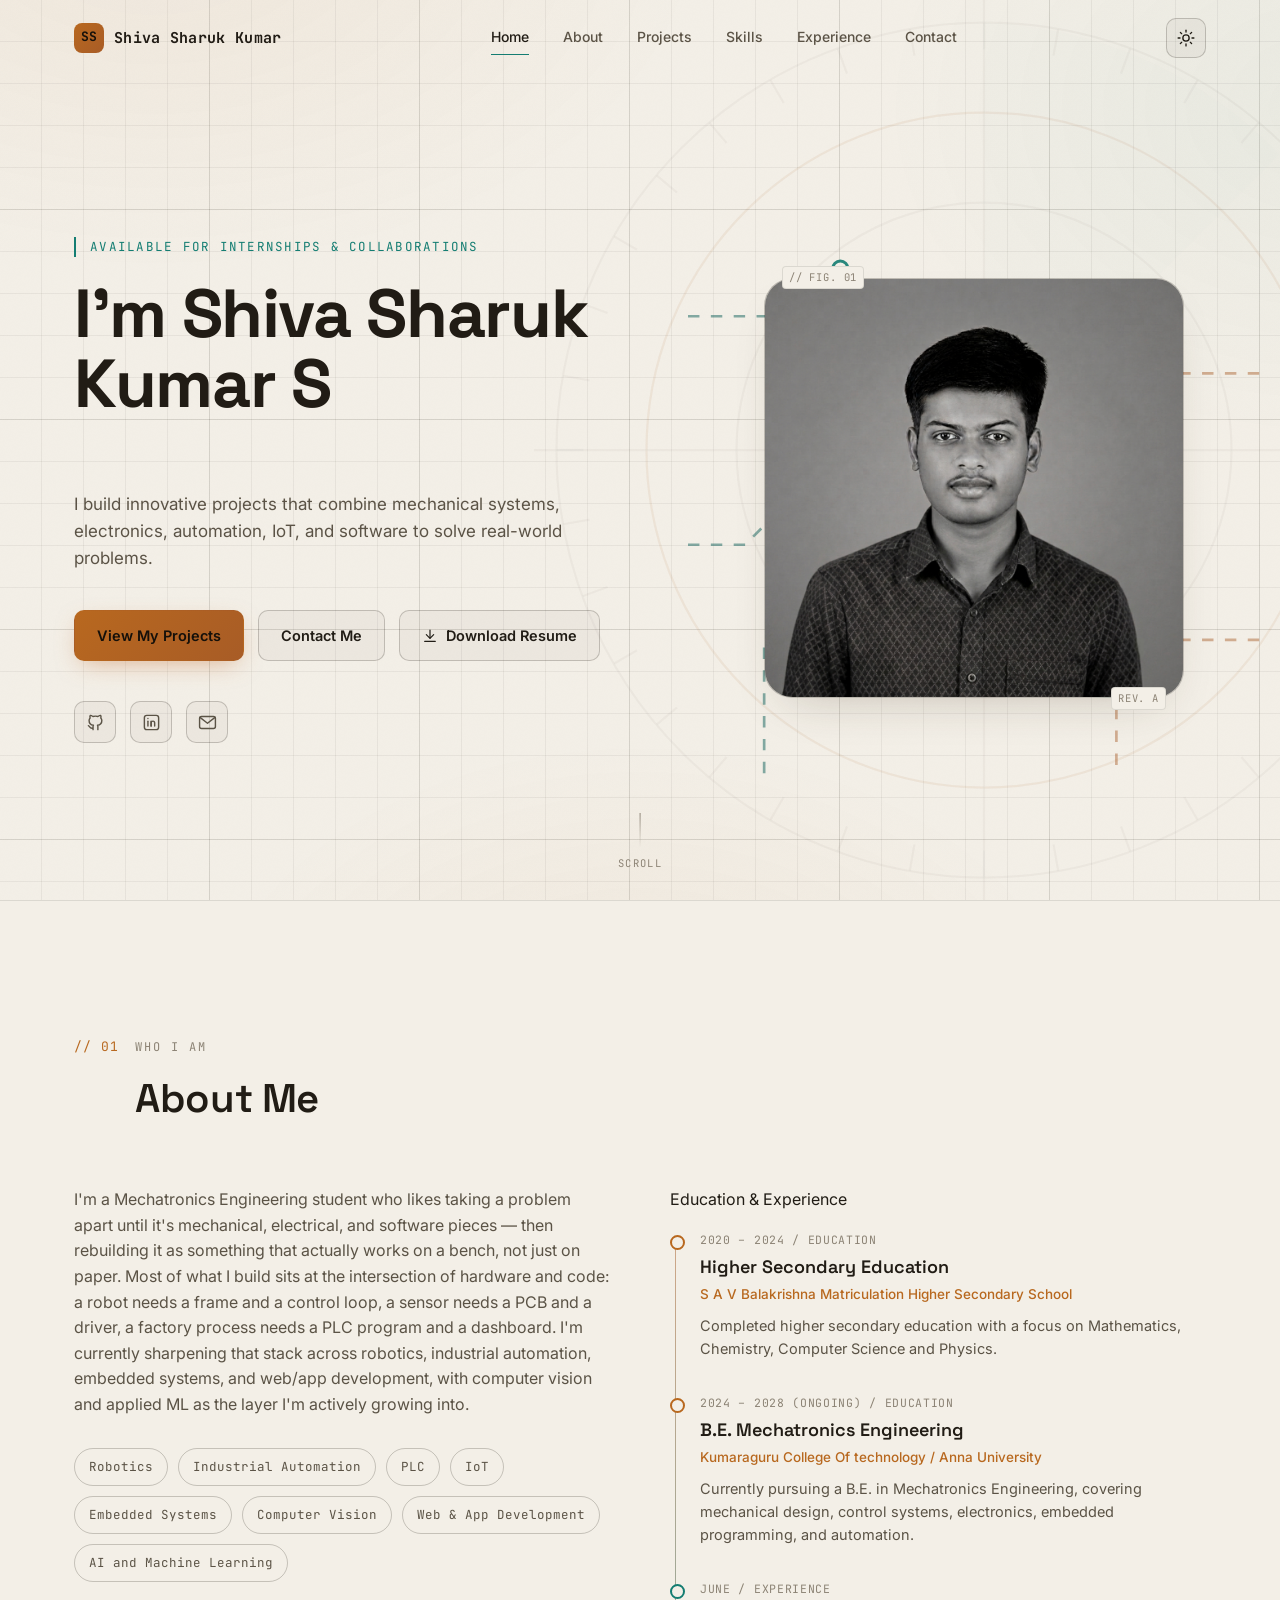
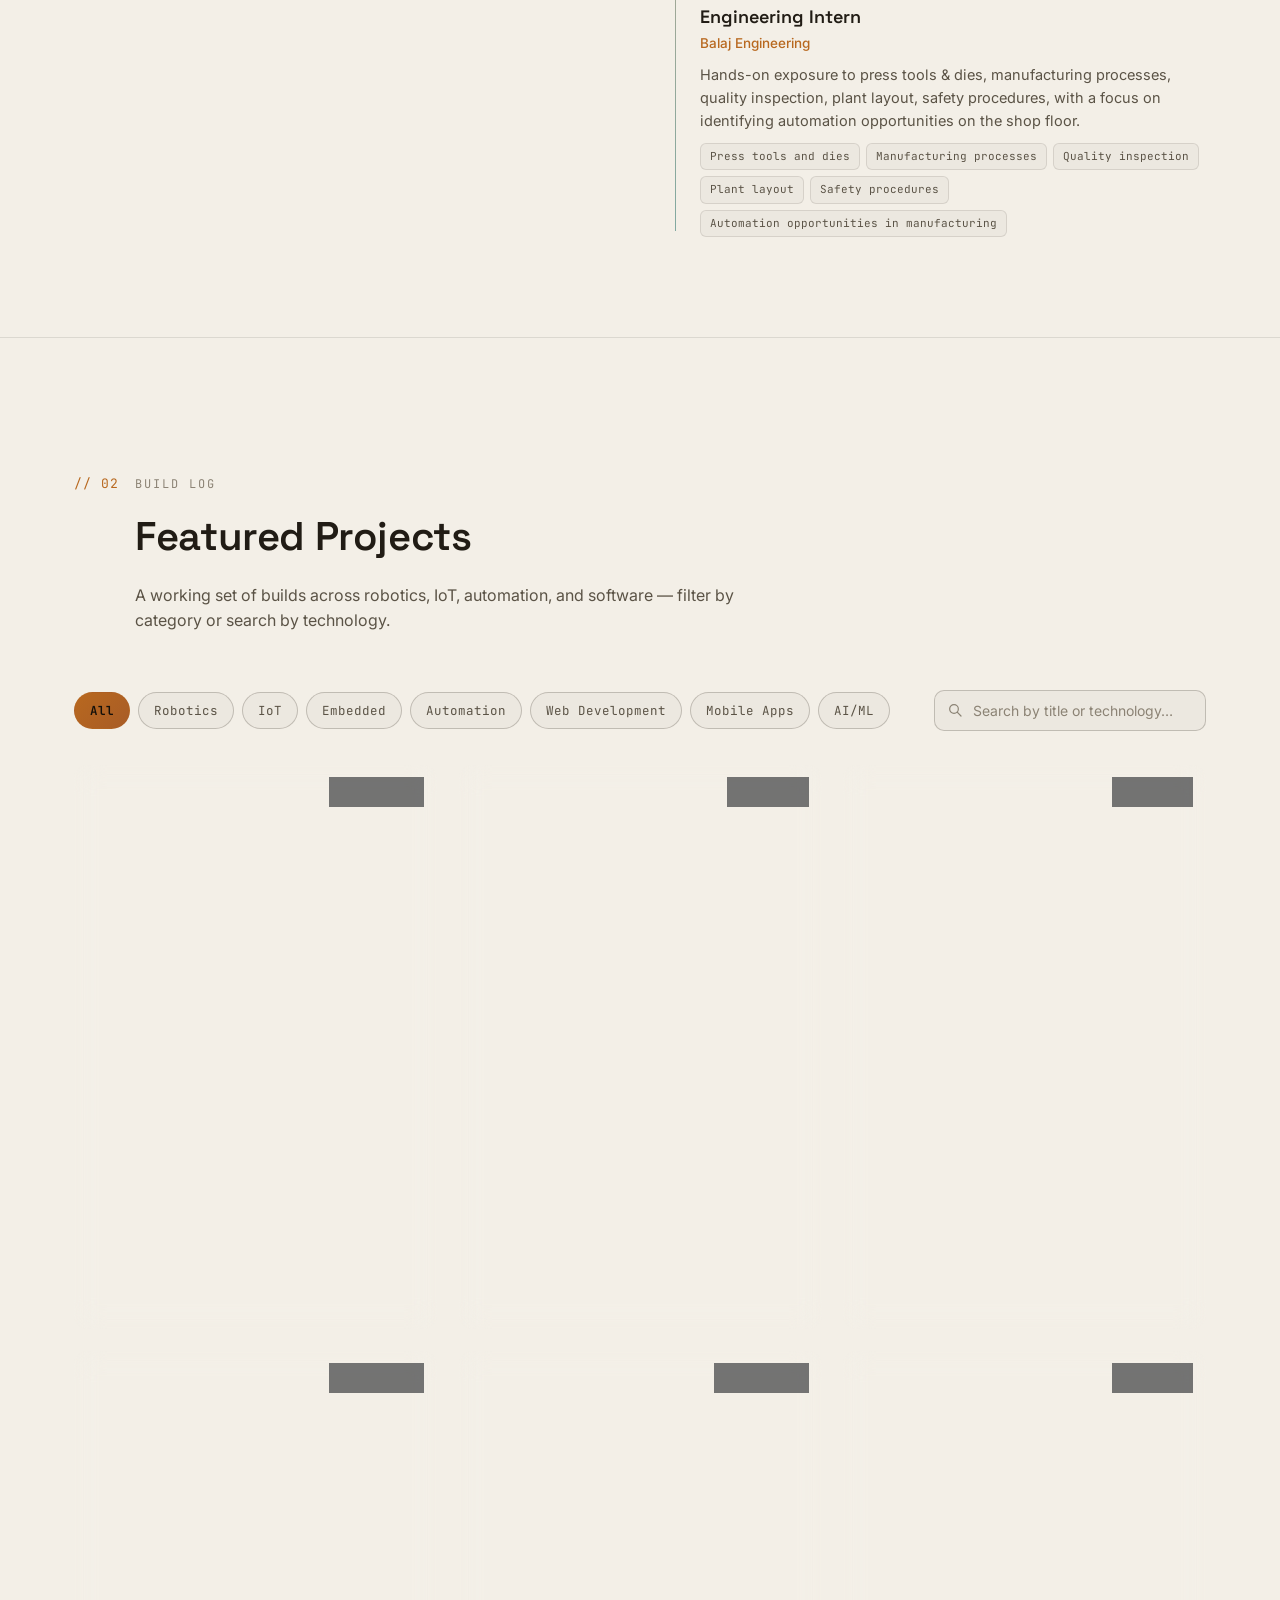
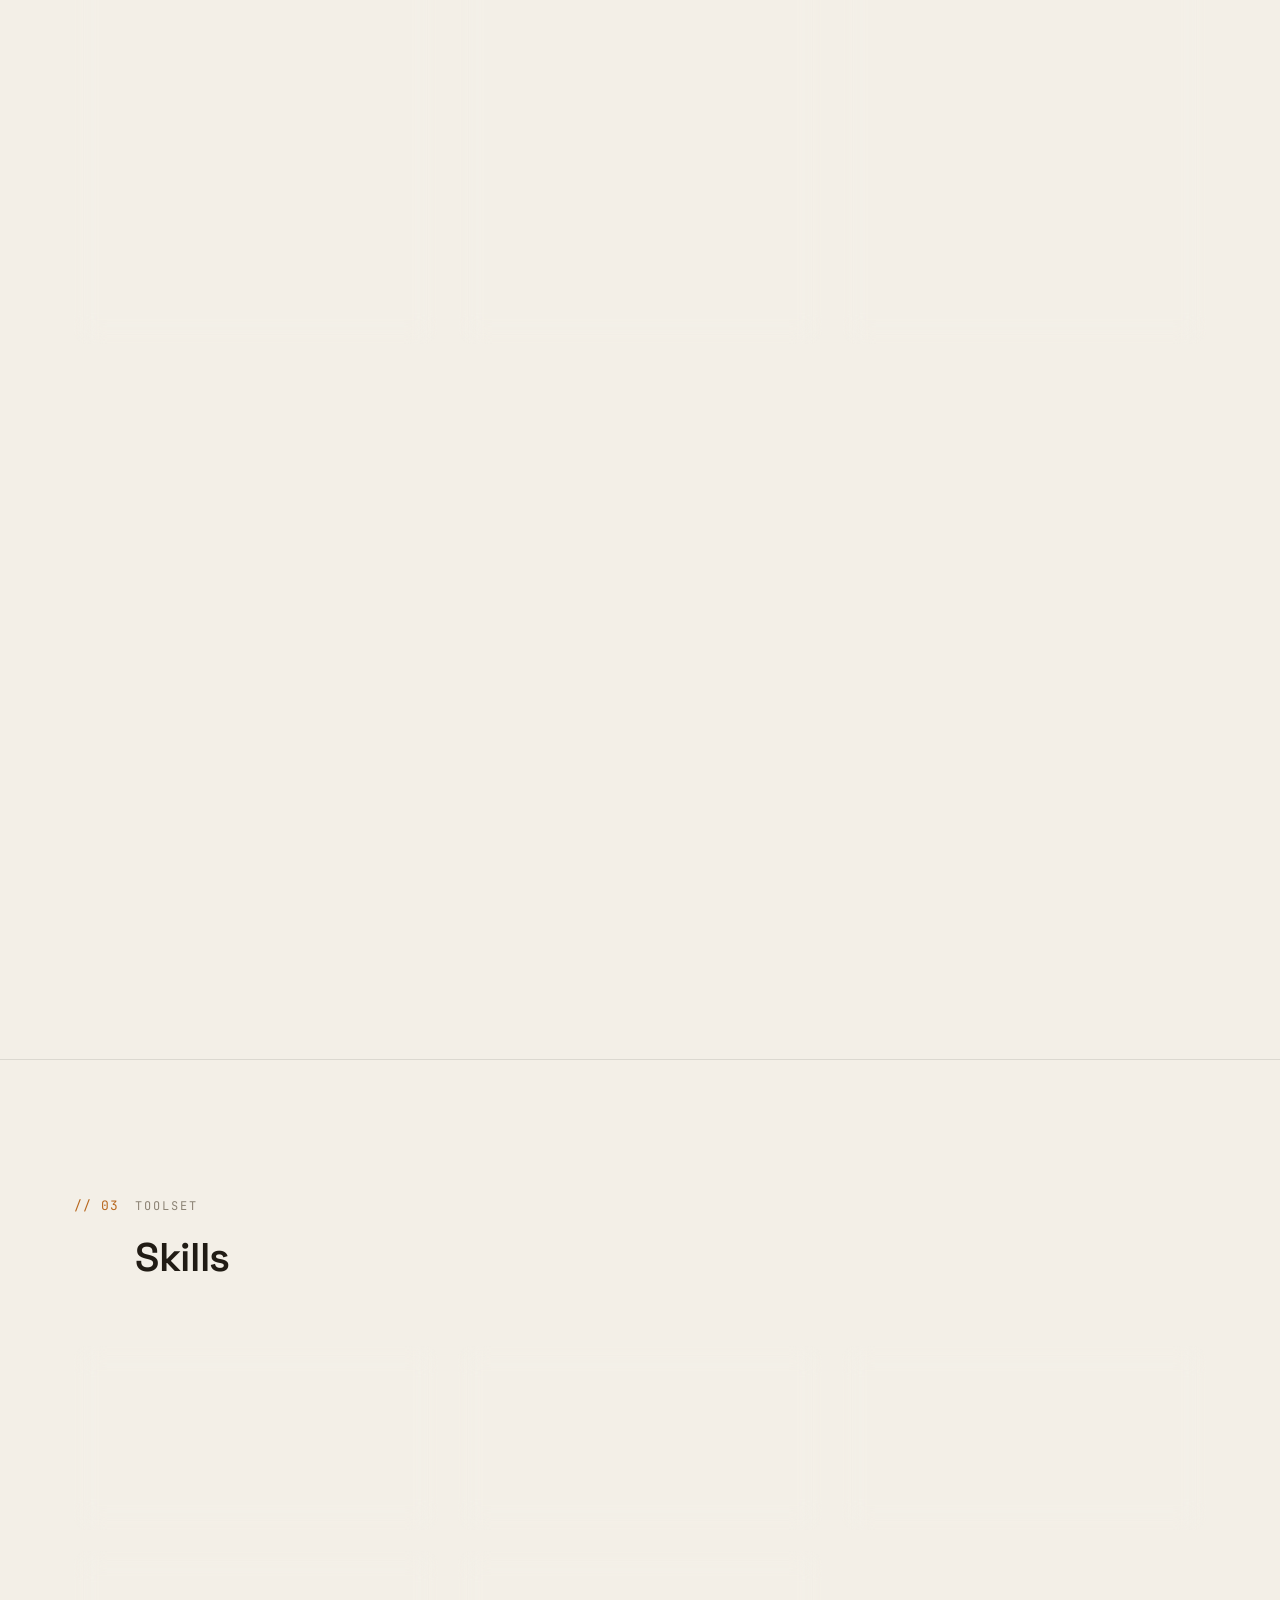
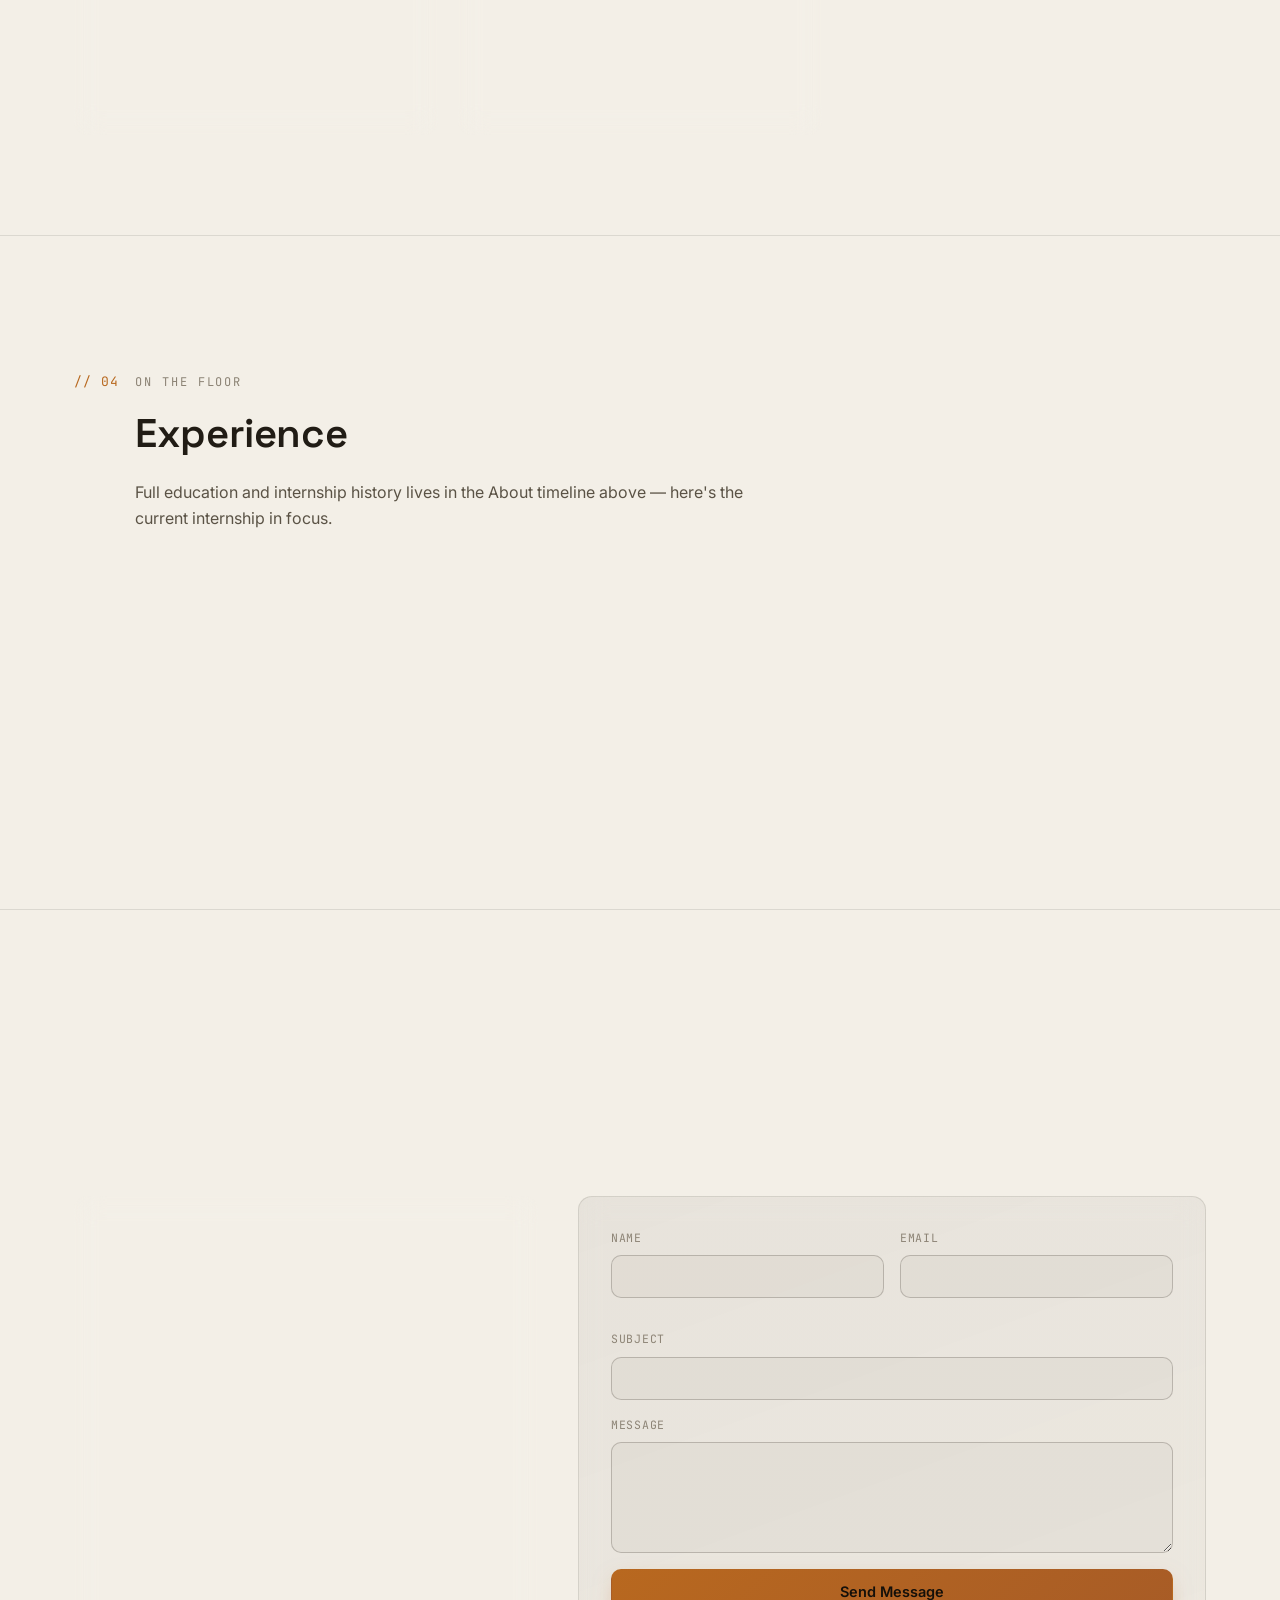
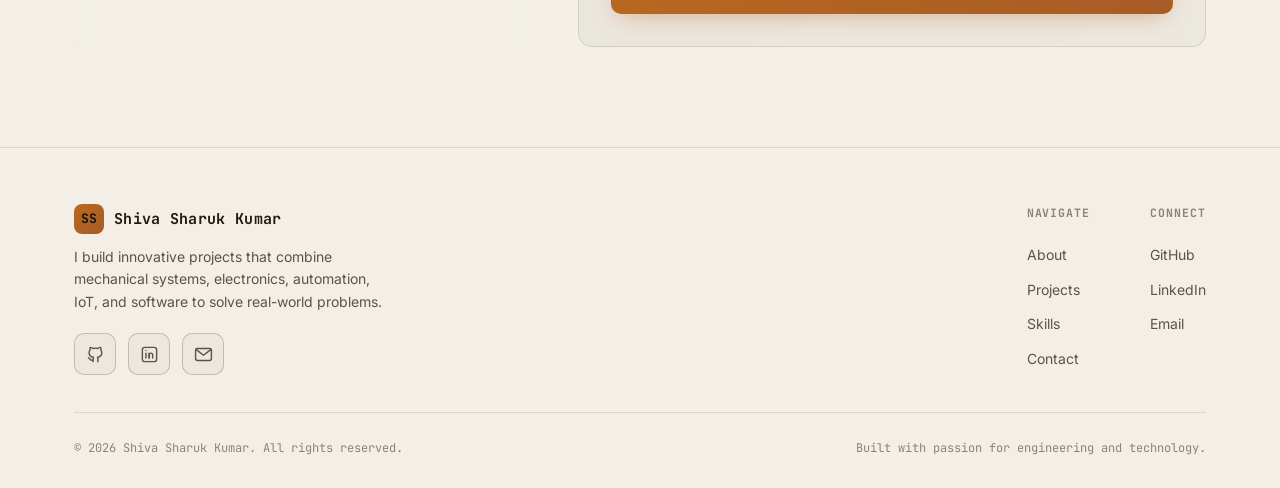
==== commit 0e30a24d: "initial commit" ====
--- a/preview.html
+++ b/preview.html
@@ -168,6 +168,40 @@
 .bg-decor .tick { stroke: var(--border-strong); stroke-width: 1; }
 .bg-decor .crosshair { stroke: var(--border-strong); stroke-width: 1; }
 
+.bg-decor .tick-ring {
+  transform-origin: 200px 200px;
+  animation: bgSpin 100s linear infinite;
+}
+.bg-decor .sweep-arc {
+  transform-origin: 200px 200px;
+  animation: bgSpin 14s linear infinite;
+}
+.bg-decor .sweep-arc path {
+  fill: var(--cyan);
+  opacity: .06;
+}
+@keyframes bgSpin { to { transform: rotate(360deg); } }
+
+.bg-decor .planet-orbit { transform-origin: 200px 200px; }
+.bg-decor .orbit-copper { animation: bgSpin 34s linear infinite; }
+.bg-decor .orbit-cyan { animation: bgSpin 18s linear infinite reverse; }
+.bg-decor .planet {
+  filter: drop-shadow(0 0 5px currentColor) drop-shadow(0 0 10px currentColor);
+  animation: planetPulse 2.4s ease-in-out infinite;
+}
+.bg-decor .planet-copper { fill: var(--copper-bright); color: var(--copper-bright); }
+.bg-decor .planet-cyan { fill: var(--cyan); color: var(--cyan); animation-delay: 1.1s; }
+@keyframes planetPulse {
+  0%, 100% { opacity: .55; r: 4; }
+  50% { opacity: 1; r: 5.5; }
+}
+
+body::after { animation: washBreathe 16s ease-in-out infinite; }
+@keyframes washBreathe {
+  0%, 100% { opacity: 1; }
+  50% { opacity: .75; }
+}
+
 /* Layer 4: subtle grain for a tactile, non-flat surface (kept very low opacity) */
 body .grain {
   position: fixed;
@@ -1227,6 +1261,16 @@
     <circle class="ring" cx="200" cy="200" r="30"/>
     <line class="crosshair" x1="200" y1="0" x2="200" y2="400"/>
     <line class="crosshair" x1="0" y1="200" x2="400" y2="200"/>
+    <g class="sweep-arc">
+      <path d="M 200 200 L 200 10 A 190 190 0 0 1 331.4 68.6 Z" />
+    </g>
+    <g class="planet-orbit orbit-copper">
+      <circle class="planet planet-copper" cx="350" cy="200" r="5"/>
+    </g>
+    <g class="planet-orbit orbit-cyan">
+      <circle class="planet planet-cyan" cx="270" cy="200" r="4"/>
+    </g>
+    <g class="tick-ring">
       <line class="tick" x1="378.0" y1="200.0" x2="390.0" y2="200.0"/>
       <line class="tick" x1="375.3" y1="230.9" x2="387.1" y2="233.0"/>
       <line class="tick" x1="367.3" y1="260.9" x2="378.5" y2="265.0"/>
@@ -1263,6 +1307,7 @@
       <line class="tick" x1="354.2" y1="111.0" x2="364.5" y2="105.0"/>
       <line class="tick" x1="367.3" y1="139.1" x2="378.5" y2="135.0"/>
       <line class="tick" x1="375.3" y1="169.1" x2="387.1" y2="167.0"/>
+      </g>
   </svg>
 </div>
 <div class="grain" aria-hidden="true"></div>
